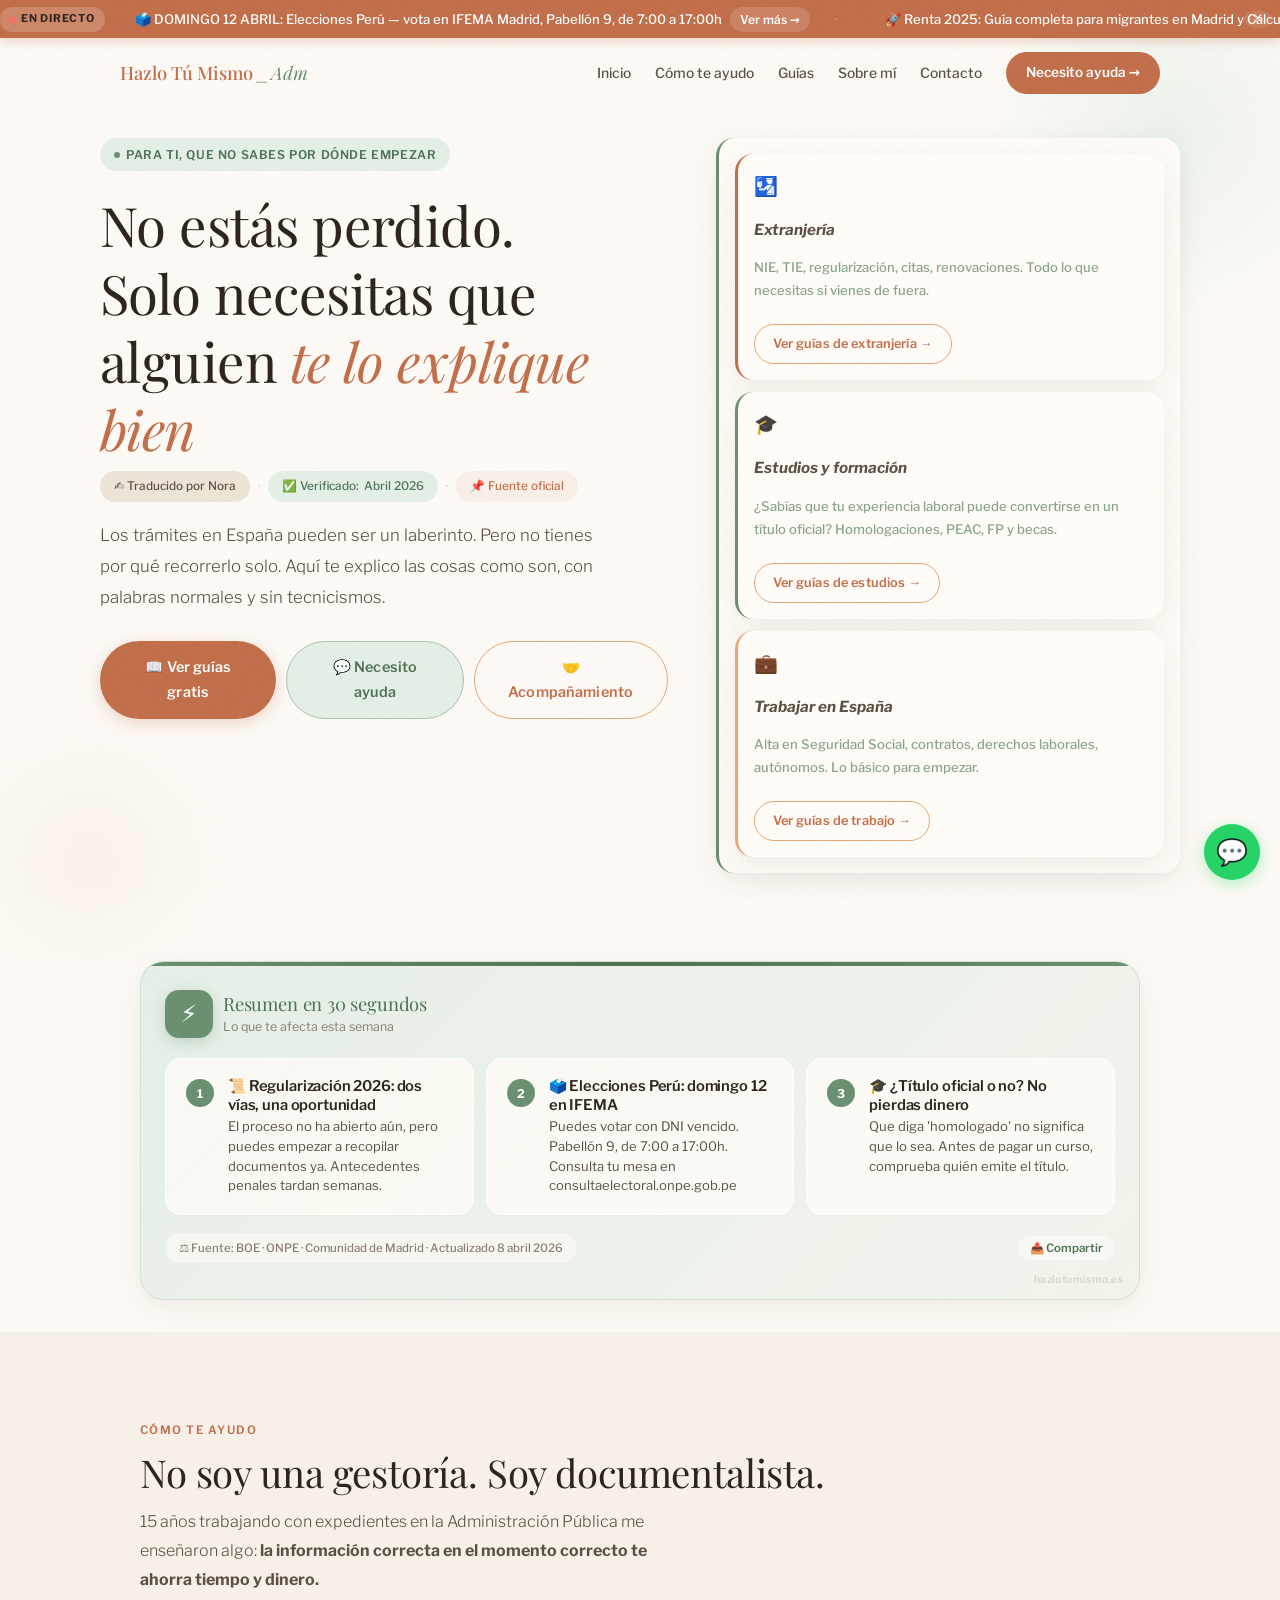
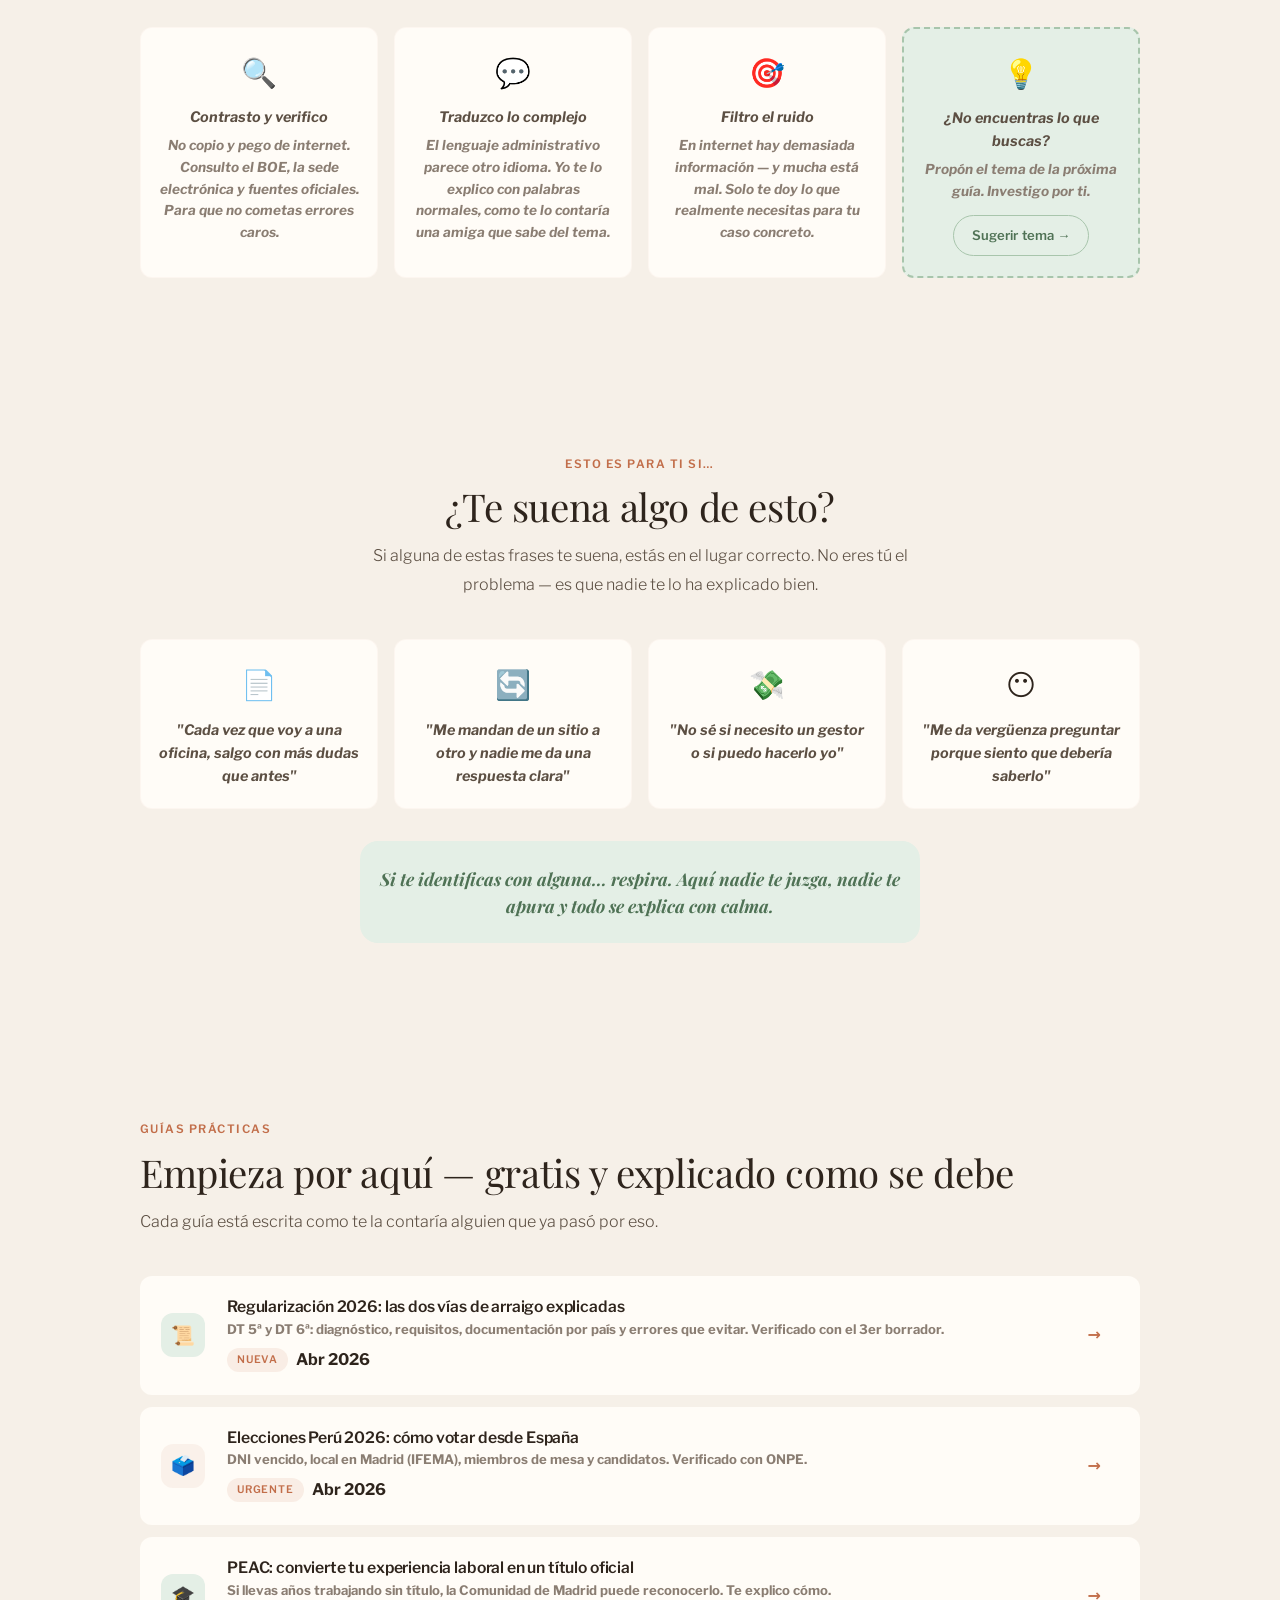
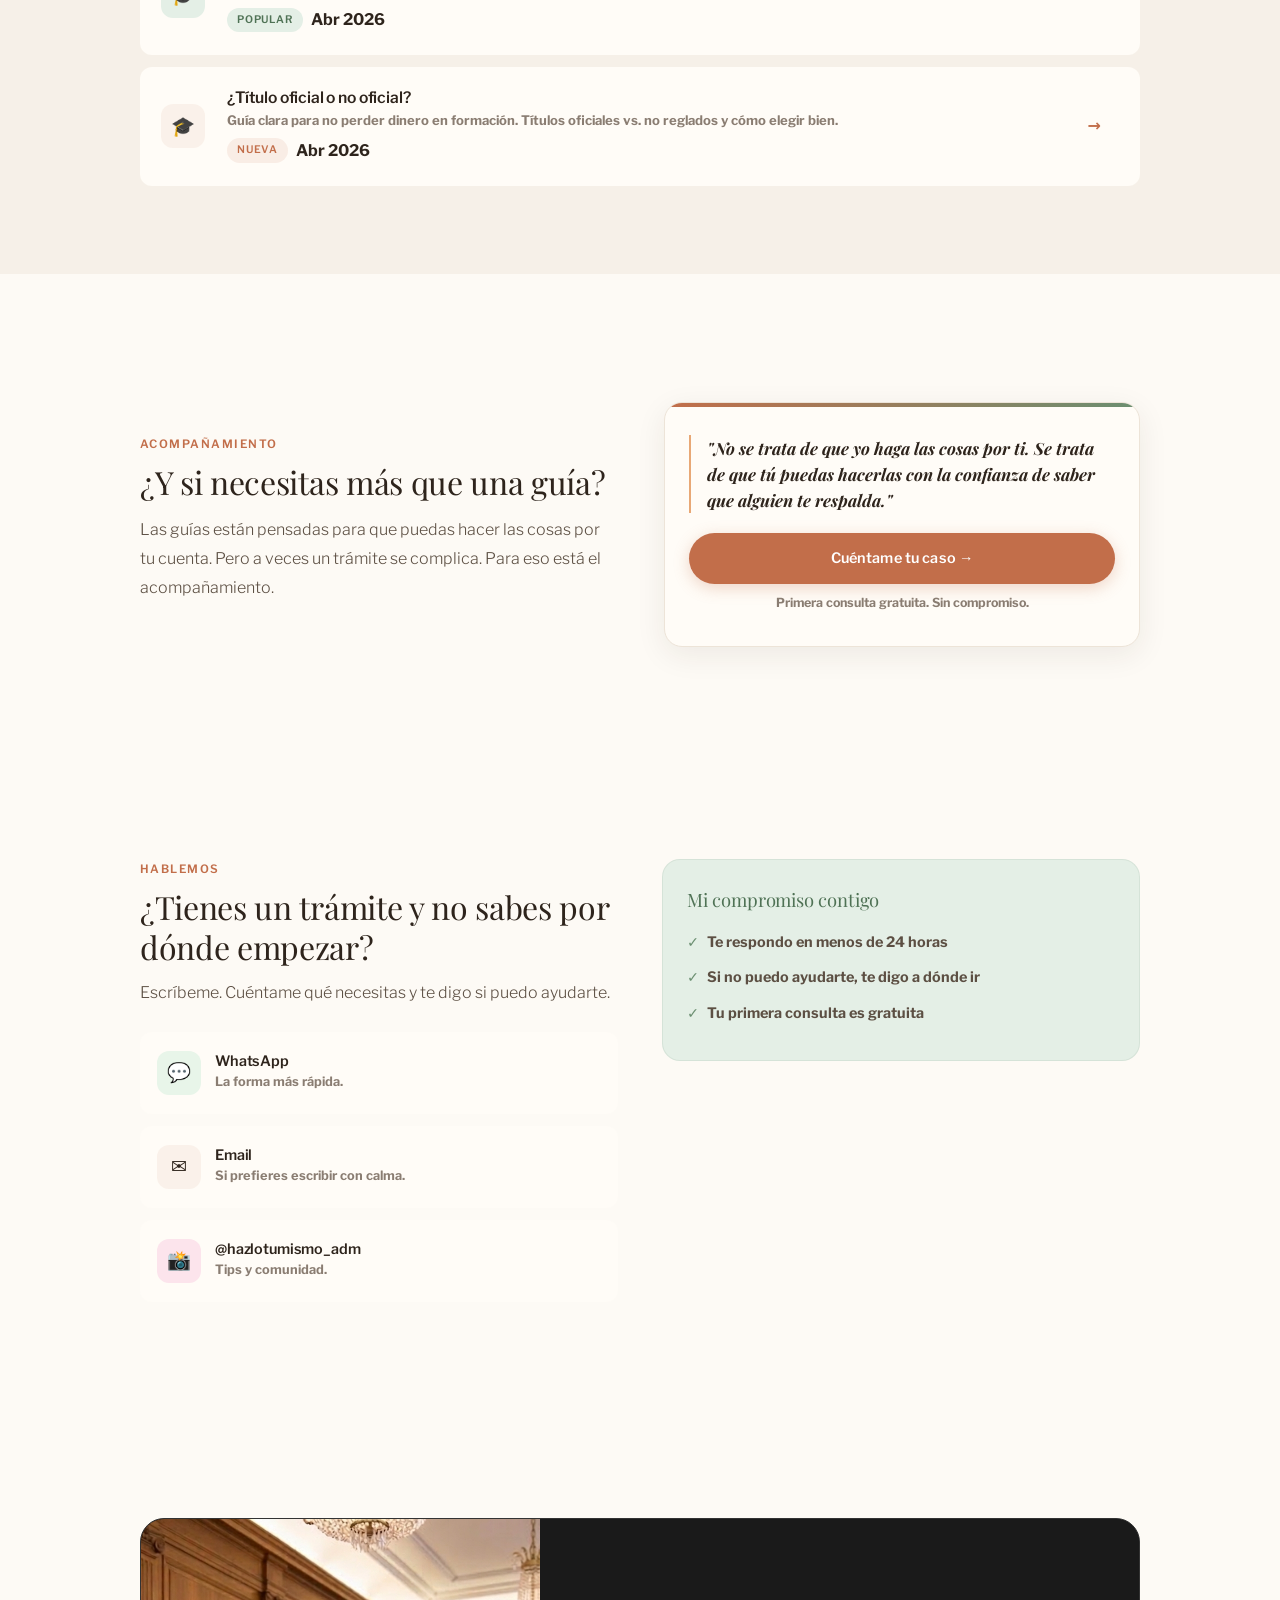
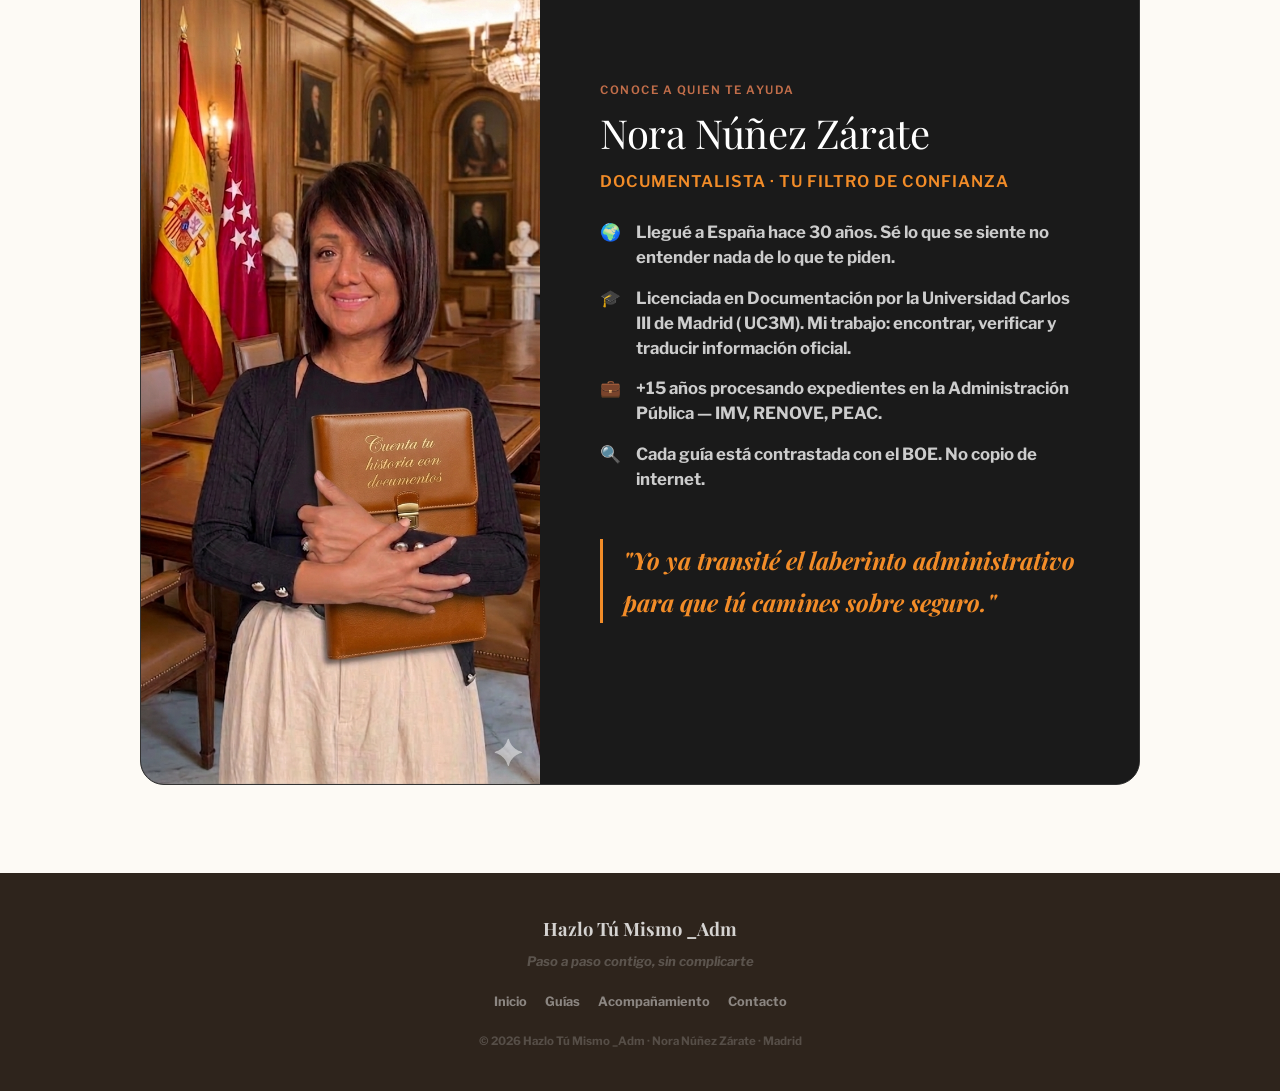
==== index.html @ a3053374 "Update index.html" ====
<!DOCTYPE html>
<html lang="es" dir="ltr">
<head>
<meta charset="UTF-8">
<meta name="viewport" content="width=device-width, initial-scale=1.0">
<title>Hazlo Tú Mismo — Trámites en España explicados paso a paso</title>
<meta name="description" content="Guías gratuitas para entender los trámites en España sin complicarte. Empadronamiento, extranjería, NIE, TIE, regularización 2026 y más.">
<meta name="author" content="Nora Núñez Zárate">
<meta name="robots" content="index, follow, max-snippet:-1, max-image-preview:large">
<link rel="canonical" href="https://hazlotumismo.es/">
<meta property="og:type" content="website">
<meta property="og:site_name" content="Hazlo Tú Mismo _Adm">
<meta property="og:title" content="Trámites en España, explicados por fin">
<meta property="og:description" content="Guías gratuitas paso a paso, con palabras normales.">
<meta property="og:url" content="https://hazlotumismo.es/">
<meta property="og:image" content="https://hazlotumismo.es/img/og-cover.jpg">
<meta property="og:locale" content="es_ES">
<link rel="icon" type="image/svg+xml" href="data:image/svg+xml,<svg xmlns='http://www.w3.org/2000/svg' viewBox='0 0 100 100'><text y='.9em' font-size='90'>📋</text></svg>">
<link rel="preconnect" href="https://fonts.googleapis.com">
<link rel="preconnect" href="https://fonts.gstatic.com" crossorigin>
<link href="https://fonts.googleapis.com/css2?family=Playfair+Display:ital,wght@0,400;0,500;0,600;1,400;1,500&family=Libre+Franklin:ital,wght@0,300;0,400;0,500;0,600;1,300;1,400&display=swap" rel="stylesheet">
<link rel="stylesheet" href="style.css">
</head>

<body>
<a href="#main-content" class="skip">Ir al contenido principal</a>

<!-- TICKER: Se renderiza automáticamente desde WEB_DATA -->
<div class="ticker" id="ticker" role="alert" aria-live="polite">
  <div class="ticker__track" id="ticker-track"></div>
  <button class="ticker__close" id="ticker-close" aria-label="Cerrar">✕</button>
</div>

<!-- NAV -->
<header class="nav" id="nav" role="banner">
  <div class="nav__inner">
    <a href="/" class="nav__logo">Hazlo Tú Mismo <i>_Adm</i></a>
    <button class="nav__toggle" aria-label="Menú" aria-expanded="false" aria-controls="main-menu" id="menu-toggle"><span></span><span></span><span></span></button>
    <nav id="main-menu" class="nav__menu" aria-label="Navegación principal">
      <a href="#inicio" class="nav__link">Inicio</a>
      <a href="#como-ayudo" class="nav__link">Cómo te ayudo</a>
      <a href="#guias" class="nav__link">Guías</a>
      <a href="#sobre-mi" class="nav__link">Sobre mí</a>
      <a href="#contacto" class="nav__link">Contacto</a>
      <a href="#acompanamiento" class="nav__cta">Necesito ayuda →</a>
    </nav>
  </div>
</header>

<!-- MAIN -->
<main id="main-content">

  <!-- HERO -->
  <section class="hero section" id="inicio">
    <div class="hero__shape hero__shape--1" aria-hidden="true"></div>
    <div class="hero__shape hero__shape--2" aria-hidden="true"></div>
    <div class="hero__shape hero__shape--3" aria-hidden="true"></div>
    <div class="hero__inner">
      <div class="hero__text">
        <span class="hero__pill"><span class="hero__pill-dot"></span> Para ti, que no sabes por dónde empezar</span>
        <h1>No estás perdido.<br>Solo necesitas que alguien <em>te lo explique bien</em></h1>
        <div class="byline">
          <span class="byline__tag byline__tag--author">✍️ Traducido por Nora</span>
          <span class="byline__sep">·</span>
          <span class="byline__tag byline__tag--verified">✅ Verificado: <time datetime="2026-04">Abril 2026</time></span>
          <span class="byline__sep">·</span>
          <span class="byline__tag byline__tag--source">📌 Fuente oficial</span>
        </div>
        <p class="hero__desc">Los trámites en España pueden ser un laberinto. Pero no tienes por qué recorrerlo solo. Aquí te explico las cosas como son, con palabras normales y sin tecnicismos.</p>
        <div class="hero__actions">
          <a href="#guias" class="btn btn--clay">📖 Ver guías gratis</a>
          <a href="#contacto" class="btn btn--sage">💬 Necesito ayuda</a>
          <a href="#acompanamiento" class="btn btn--ghost">🤝 Acompañamiento</a>
        </div>
      </div>
 
  <div class="hero__card">
   <div class="hero__cards">
  <div class="hero__card">
    <span class="hero__card-emoji" aria-hidden="true">🛂</span>
    <p><strong>Extranjería</strong></p>
    <span class="hero__card-answer">NIE, TIE, regularización, citas, renovaciones. Todo lo que necesitas si vienes de fuera.</span>
    <a href="#guias" class="btn btn--ghost" style="margin-top:12px;padding:8px 18px;font-size:.8rem">Ver guías de extranjería →</a>
  </div>
  <div class="hero__card">
    <span class="hero__card-emoji" aria-hidden="true">🎓</span>
    <p><strong>Estudios y formación</strong></p>
   <span class="hero__card-answer">¿Sabías que tu experiencia laboral puede convertirse en un título oficial? Homologaciones, PEAC, FP y becas.</span>
    <a href="#guias" class="btn btn--ghost" style="margin-top:12px;padding:8px 18px;font-size:.8rem">Ver guías de estudios →</a>
  </div>
  <div class="hero__card">
    <span class="hero__card-emoji" aria-hidden="true">💼</span>
    <p><strong>Trabajar en España</strong></p>
    <span class="hero__card-answer">Alta en Seguridad Social, contratos, derechos laborales, autónomos. Lo básico para empezar.</span>
    <a href="#guias" class="btn btn--ghost" style="margin-top:12px;padding:8px 18px;font-size:.8rem">Ver guías de trabajo →</a>
  </div>
</div>
</div>
  </section>

  <!-- RESUMEN TIKTOK -->
  <section class="section" style="padding-top:0;padding-bottom:32px">
    <div class="quick-summary sr" id="qs-container">
      <!-- Se renderiza desde WEB_DATA.resumen -->
    </div>

    <!-- CALENDARIO: Se renderiza automáticamente -->
    <aside class="calendar sr" id="cal-container">
      <div class="cal__header">
        <div class="cal__title"><h2 id="cal-title"></h2></div>
        <div class="cal__live"><span class="cal__live-dot"></span> Fechas clave</div>
      </div>
      <div id="cal-events" role="list"></div>
    </aside>
  </section>
<!-- CÓMO TE AYUDO -->
  <section class="section" id="como-ayudo" style="background:var(--linen)">
    <div class="container">
      <span class="tag sr">Cómo te ayudo</span>
      <h2 class="sec-title sr">No soy una gestoría. Soy documentalista.</h2>
      <p class="sec-desc sr">15 años trabajando con expedientes en la Administración Pública me enseñaron algo: <strong>la información correcta en el momento correcto te ahorra <strong>tiempo y dinero<strong>.</strong></p>
      <div class="empathy__grid" role="list" style="margin-top:32px">
        <div class="empathy__item sr" role="listitem">
          <span class="empathy__icon">🔍</span>
          <p><strong>Contrasto y verifico</strong></p>
          <p style="font-size:.85rem;color:var(--ink-m);margin-top:6px">No copio y pego de internet. Consulto el BOE, la sede electrónica y fuentes oficiales. <strong>Para que no cometas errores caros.</strong></p>
        </div>
        <div class="empathy__item sr" role="listitem">
          <span class="empathy__icon">💬</span>
          <p><strong>Traduzco lo complejo</strong></p>
          <p style="font-size:.85rem;color:var(--ink-m);margin-top:6px">El lenguaje administrativo parece otro idioma. <strong>Yo te lo explico con palabras normales</strong>, como te lo contaría una amiga que sabe del tema.</p>
        </div>
        <div class="empathy__item sr" role="listitem">
          <span class="empathy__icon">🎯</span>
          <p><strong>Filtro el ruido</strong></p>
          <p style="font-size:.85rem;color:var(--ink-m);margin-top:6px">En internet hay demasiada información — y mucha está mal. <strong>Solo te doy lo que realmente necesitas</strong> para tu caso concreto.</p>
        </div>
        <div class="empathy__item sr" role="listitem" style="border:2px dashed var(--sage-soft);background:var(--sage-mist)">
          <span class="empathy__icon">💡</span>
          <p><strong>¿No encuentras lo que buscas?</strong></p>
          <p style="font-size:.85rem;color:var(--ink-m);margin-top:6px">Propón el tema de la próxima guía. <strong>Investigo por ti.</strong></p>
          <a href="https://wa.me/34697154442?text=Hola%20Nora%2C%20me%20gustar%C3%ADa%20que%20hicieras%20una%20gu%C3%ADa%20sobre%3A%20" target="_blank" rel="noopener" class="btn btn--sage" style="margin-top:12px;padding:8px 18px;font-size:.82rem">Sugerir tema →</a>
        </div>
      </div>
    </div>
  </section>
  <!-- EMPATÍA -->
  <section class="empathy section" id="empatia">
    <div class="container">
      <div class="empathy__intro sr">
        <span class="tag">Esto es para ti si…</span>
        <h2 class="sec-title">¿Te suena algo de esto?</h2>
        <p class="sec-desc" style="margin:0 auto">Si alguna de estas frases te suena, estás en el lugar correcto. No eres tú el problema — es que nadie te lo ha explicado bien.</p>
      </div>
      <div class="empathy__grid" role="list">
        <div class="empathy__item sr" role="listitem"><span class="empathy__icon">📄</span><p>"Cada vez que voy a una oficina, salgo con más dudas que antes"</p></div>
        <div class="empathy__item sr" role="listitem"><span class="empathy__icon">🔄</span><p>"Me mandan de un sitio a otro y nadie me da una respuesta clara"</p></div>
        <div class="empathy__item sr" role="listitem"><span class="empathy__icon">💸</span><p>"No sé si necesito un gestor o si puedo hacerlo yo"</p></div>
        <div class="empathy__item sr" role="listitem"><span class="empathy__icon">😶</span><p>"Me da vergüenza preguntar porque siento que debería saberlo"</p></div>
      </div>
      <aside class="empathy__resolve sr"><p>Si te identificas con alguna… respira. Aquí nadie te juzga, nadie te apura y todo se explica con calma.</p></aside>
    </div>
  </section>

  <!-- GUÍAS — 3 placeholders -->
  <section class="guides section" id="guias">
    <div class="container">
      <span class="tag sr">Guías prácticas</span>
      <h2 class="sec-title sr">Empieza por aquí — gratis y explicado como se debe</h2>
      <p class="sec-desc sr">Cada guía está escrita como te la contaría alguien que ya pasó por eso.</p>
      <div class="guides__list" role="list">
        <!-- GUÍA 1: Reemplaza href, título, descripción -->
        <a href="guias/regularizacion-2026.html" class="guide sr" role="listitem">
  <div class="guide__icon">📜</div>
  <div class="guide__content">
    <h3>Regularización 2026: las dos vías de arraigo explicadas</h3>
    <p>DT 5ª y DT 6ª: diagnóstico, requisitos, documentación por país y errores que evitar. Verificado con el 3er borrador.</p>
    <div class="guide__meta"><span class="guide__badge guide__badge--new">Nueva</span><time datetime="2026-04">Abr 2026</time></div>
  </div>
  <span class="guide__arrow">→</span>
</a>
        <!-- GUÍA 2 -->
        <a href="guias/elecciones-peru-2026.html" class="guide sr" role="listitem">
  <div class="guide__icon">🗳️</div>
  <div class="guide__content">
    <h3>Elecciones Perú 2026: cómo votar desde España</h3>
    <p>DNI vencido, local en Madrid (IFEMA), miembros de mesa y candidatos. Verificado con ONPE.</p>
    <div class="guide__meta"><span class="guide__badge guide__badge--new">Urgente</span><time datetime="2026-04">Abr 2026</time></div>
  </div>
  <span class="guide__arrow">→</span>
</a>
        <!-- GUÍA 3 -->
       <a href="guias/peac-acreditacion-experiencia-2026.html" class="guide sr" role="listitem">
  <div class="guide__icon">🎓</div>
  <div class="guide__content">
    <h3>PEAC: convierte tu experiencia laboral en un título oficial</h3>
    <p>Si llevas años trabajando sin título, la Comunidad de Madrid puede reconocerlo. Te explico cómo.</p>
    <div class="guide__meta"><span class="guide__badge guide__badge--pop">Popular</span><time datetime="2026-04">Abr 2026</time></div>
  </div>
  <span class="guide__arrow">→</span>
</a>
     <!-- GUÍA 4 --> 
        <a href="guias/que-estudiar-espana-2026.html" class="guide sr" role="listitem">
  <div class="guide__icon">🎓</div>
  <div class="guide__content">
    <h3>¿Título oficial o no oficial?</h3>
    <p>Guía clara para no perder dinero en formación. Títulos oficiales vs. no reglados y cómo elegir bien.</p>
    <div class="guide__meta">
      <span class="guide__badge guide__badge--new">Nueva</span>
      <time datetime="2026-04">Abr 2026</time>
    </div>
  </div>
  <span class="guide__arrow">→</span>
</a>
      </div>
    </div>
  </section>

  <!-- ACOMPAÑAMIENTO -->
  <section class="accompany section" id="acompanamiento">
    <div class="container">
      <div class="accompany__layout">
        <div class="accompany__text sr">
          <span class="tag">Acompañamiento</span>
          <h2>¿Y si necesitas más que una guía?</h2>
          <p>Las guías están pensadas para que puedas hacer las cosas por tu cuenta. Pero a veces un trámite se complica. Para eso está el acompañamiento.</p>
        </div>
        <div class="accompany__card sr">
          <blockquote class="accompany__quote">"No se trata de que yo haga las cosas por ti. Se trata de que tú puedas hacerlas con la confianza de saber que alguien te respalda."</blockquote>
          <div class="accompany__cta">
            <a href="#contacto" class="btn btn--clay" style="width:100%">Cuéntame tu caso →</a>
            <p class="accompany__micro">Primera consulta gratuita. Sin compromiso.</p>
          </div>
        </div>
      </div>
    </div>
  </section>

  <!-- CONTACTO -->
  <section class="contact section" id="contacto">
    <div class="container">
      <div class="contact__grid">
        <div class="contact__left sr">
          <span class="tag">Hablemos</span>
          <h2>¿Tienes un trámite y no sabes por dónde empezar?</h2>
          <p>Escríbeme. Cuéntame qué necesitas y te digo si puedo ayudarte.</p>
          <div class="contact__channels">
            <a href="https://wa.me/34697154442" class="ch" target="_blank" rel="noopener"><div class="ch__icon ch__icon--wa">💬</div><div class="ch__info"><h4>WhatsApp</h4><p>La forma más rápida.</p></div></a>
            <a href="mailto:tu-email@ejemplo.com" class="ch"><div class="ch__icon ch__icon--em">✉️</div><div class="ch__info"><h4>Email</h4><p>Si prefieres escribir con calma.</p></div></a>
            <a href="https://instagram.com/hazlotumismo_adm" class="ch" target="_blank" rel="noopener"><div class="ch__icon ch__icon--ig">📸</div><div class="ch__info"><h4>@hazlotumismo_adm</h4><p>Tips y comunidad.</p></div></a>
          </div>
        </div>
        <aside class="contact__right sr">
          <h3>Mi compromiso contigo</h3>
          <ul class="promise__list">
            <li><span class="ck">✓</span> Te respondo en menos de 24 horas</li>
            <li><span class="ck">✓</span> Si no puedo ayudarte, te digo a dónde ir</li>
            <li><span class="ck">✓</span> Tu primera consulta es gratuita</li>
          </ul>
        </aside>
      </div>
    </div>
  </section>
<section class="section about-nora-section" id="sobre-mi">
  <div class="container sr">
    <div class="about-card">
     <div class="about-card__grid">
        <div class="about-card__image">
          <img src="img/nora-perfil (4).png" alt="Nora Núñez Zárate" onerror="this.src='https://ui-avatars.com/api/?name=Nora+Nuñez&background=F28C28&color=fff&size=512'">
          
        </div>
        
       <div class="about-card__text">
         <span class="tag">Conoce a quien te ayuda</span>
          <h2 class="about-card__name">Nora Núñez Zárate</h2>
          <p class="about-card__role">Documentalista · Tu filtro de confianza</p>
          
        <ul class="about-card__list">
            <li><span>🌍</span> <div>Llegué a España <strong>hace 30 años.</strong> Sé lo que se siente no entender nada de lo que te piden.</div></li>
            <li><span>🎓</span> <div><strong>Licenciada en Documentación</strong> por la Universidad Carlos III de Madrid ( UC3M). Mi trabajo: encontrar, verificar y traducir información oficial.</div></li>
            <li><span>💼</span> <div><strong>+15 años</strong> procesando expedientes en la Administración Pública — IMV, RENOVE, PEAC.</div></li>
            <li><span>🔍</span> <div>Cada guía está <strong>contrastada con el BOE.</strong> No copio de internet.</div></li>
          </ul>
          
          <blockquote class="about-card__motto">
            "Yo ya transité el laberinto administrativo para que tú camines sobre seguro."
          </blockquote>
          </blockquote>
        </div>
      </div>
    </div>
  </div>
</section>
<style>
 .about-card { background: #1a1a1a; border-radius: 24px; overflow: hidden; border: 1px solid #333; margin-top: 40px; }
  .about-card__grid { display: grid; grid-template-columns: 1fr 1.5fr; gap: 0; min-height: 550px; align-items: stretch; }
  .about-card__image { background: #222; display: flex; overflow: hidden; }
  .about-card__image img { width: 100%; height: 100%; object-fit: cover; display: block; }
  .about-card__text { padding: 60px; display: flex; flex-direction: column; justify-content: center; background: #1a1a1a; }
  .about-card__name { font-family: 'Playfair Display', serif; font-size: 2.5rem; color: white; margin: 0 0 10px 0; }
  .about-card__role { color: #F28C28; font-weight: 600; text-transform: uppercase; letter-spacing: 1px; margin-bottom: 1.5rem; }
  .about-card__list { list-style: none; padding: 0; margin-bottom: 2rem; }
  .about-card__list li { display: flex; gap: 15px; margin-bottom: 15px; color: #ccc; font-size: 1.05rem; line-height: 1.5; text-align: left; }
  .about-card__motto { font-family: 'Playfair Display', serif; font-style: italic; color: #F28C28; font-size: 1.5rem; border-left: 3px solid #F28C28; padding-left: 20px; margin: 0; text-align: left; }

  /* Esto es para que en el móvil se vea una cosa debajo de otra */
  @media (max-width: 768px) {
    .about-card__grid { grid-template-columns: 1fr; }
    .about-card__text { padding: 40px 30px; }
  }
</style>
</main>
  <!-- FOOTER -->
<footer class="footer">
  <div class="footer__logo">Hazlo Tú Mismo _Adm</div>
  <div class="footer__slogan">Paso a paso contigo, sin complicarte</div>
  <nav class="footer__links"><a href="#inicio">Inicio</a><a href="#guias">Guías</a><a href="#acompanamiento">Acompañamiento</a><a href="#contacto">Contacto</a></nav>
  <p class="footer__copy">© 2026 Hazlo Tú Mismo _Adm · Nora Núñez Zárate · Madrid</p>
</footer>
<a href="https://wa.me/34697154442" class="wa-float" target="_blank" rel="noopener" aria-label="WhatsApp">💬<span class="wa-float__sr">WhatsApp</span></a>

<!-- ╔══════════════════════════════════════════════════════════════════╗
     ║  WEB_DATA — TU CEREBRO CENTRAL                                  ║
     ║  ────────────────────────────────────────────────────────────    ║
     ║  Aquí editas TODO el contenido dinámico de la web.               ║
     ║  Ticker, calendario y resumen se renderizan automáticamente.     ║
     ║  NO necesitas tocar el HTML de arriba para actualizar datos.     ║
     ╚══════════════════════════════════════════════════════════════════╝ -->
<script>
const WEB_DATA = {

  // ── TICKER: Noticias de la marquesina ──
  // Añade, quita o edita noticias aquí. Se renderizan solas.
  // Si el array está vacío, el ticker se oculta automáticamente.
ticker: [
    { texto: "🗳️ DOMINGO 12 ABRIL: Elecciones Perú — vota en IFEMA Madrid, Pabellón 9, de 7:00 a 17:00h", enlace: "guias/elecciones-peru-2026.html" },
    { texto: "🚀 Renta 2025: Guía completa para migrantes en Madrid y Calculadora de deducciones", enlace: "guias/guia_renta_2025.html" },
    { texto: "📜 Nueva guía: Regularización 2026 — las dos vías de arraigo explicadas", enlace: "guias/regularizacion-2026.html" },
    { texto: "⚠️ Regularización: el proceso NO ha abierto — cuidado con webs que cobran por adelantar citas", enlace: "guias/regularizacion-2026.html" },
  ],

  // ── CALENDARIO: Eventos con plazos ──
  // Los eventos pasados se ocultan solos.
  // Si todos han pasado, el calendario desaparece.
  // Formato fecha: "2026-04-15" (año-mes-día)
  calendario: {
    titulo: "📆 Agenda Abril 2026", 
    eventos: [
      { fecha: "2026-04-08", titulo: "🧾 Campaña Renta 2025", desc: "Empieza el plazo para hacer la declaración de la renta. Si trabajaste en 2025, te puede salir a devolver.", urgencia: "high" },
      { fecha: "2026-04-12", titulo: "🗳️ Elecciones Perú — IFEMA", desc: "Votación presencial 7:00-17:00h, Pabellón 9. Lleva tu DNI (vale vencido). Consulta tu mesa en onpe.gob.pe", urgencia: "high" },
      { fecha: "2026-04-15", titulo: "📜 Regularización: prepara documentos", desc: "El RD sigue en el Consejo de Estado. Usa este tiempo para reunir antecedentes penales y empadronamiento histórico.", urgencia: "mid" },
      { fecha: "2026-04-22", titulo: "🎓 PEAC Madrid: convocatoria abierta", desc: "Si llevas +3 años trabajando sin título, puedes acreditar tu experiencia. El trámite es gratuito y permanente.", urgencia: "mid" },
      { fecha: "2026-04-30", titulo: "📋 Fin plazo renovación NIE/TIE", desc: "Si tu tarjeta caduca en mayo, solicita la renovación antes de que expire. No esperes al último día.", urgencia: "info" },
    ]
  },

  // ── RESUMEN TIKTOK: 3 puntos clave ──
 resumen: {
    titulo: "Resumen en 30 segundos",
    subtitulo: "Lo que te afecta esta semana",
    fuente: "BOE · ONPE · Comunidad de Madrid",
    fechaActualizacion: "8 abril 2026",
    puntos: [
      { titulo: "📜 Regularización 2026: dos vías, una oportunidad", desc: "El proceso no ha abierto aún, pero puedes empezar a recopilar documentos ya. Antecedentes penales tardan semanas." },
      { titulo: "🗳️ Elecciones Perú: domingo 12 en IFEMA", desc: "Puedes votar con DNI vencido. Pabellón 9, de 7:00 a 17:00h. Consulta tu mesa en consultaelectoral.onpe.gob.pe" },
      { titulo: "🎓 ¿Título oficial o no? No pierdas dinero", desc: "Que diga 'homologado' no significa que lo sea. Antes de pagar un curso, comprueba quién emite el título." },
    ]
  }
};
</script>

<!-- MOTOR DE RENDERIZADO (no tocar) -->
<script defer>

 
(function(){
  'use strict';
  const D = WEB_DATA;
  const today = new Date(); today.setHours(0,0,0,0);
  const $ = s => document.querySelector(s);
  const $$ = s => document.querySelectorAll(s);

  // ── TICKER ──
  const tickerEl = $('#ticker');
  const trackEl = $('#ticker-track');
  if (D.ticker.length === 0) {
    tickerEl.classList.add('hidden');
    document.body.classList.add('ticker-closed');
  } else {
    let html = '<span class="ticker__live"><span class="ticker__dot"></span> En directo</span>';
    D.ticker.forEach(n => {
      html += `<span class="ticker__item">${n.texto} <a href="${n.enlace}" class="ticker__link">Ver más →</a></span>`;
    });
    // Duplicar para loop infinito
    trackEl.innerHTML = html + html;
    // Velocidad proporcional al contenido
    const speed = Math.max(18, D.ticker.length * 9);
    trackEl.style.setProperty('--marquee-speed', speed + 's');
  }
  $('#ticker-close')?.addEventListener('click', () => {
    tickerEl.classList.add('hidden');
    document.body.classList.add('ticker-closed');
  });

  // ── CALENDARIO INTELIGENTE ──
  const calContainer = $('#cal-container');
  const calEventsEl = $('#cal-events');
  const calTitle = $('#cal-title');
  const futureEvents = D.calendario.eventos.filter(e => {
    const d = new Date(e.fecha + 'T00:00:00');
    return d >= today;
  });
  if (futureEvents.length === 0) {
    calContainer.style.display = 'none';
  } else {
    calTitle.textContent = D.calendario.titulo;
    futureEvents.forEach(e => {
      const d = new Date(e.fecha + 'T00:00:00');
      const diff = Math.ceil((d - today) / 864e5);
      const isToday = diff === 0;
      const day = d.getDate();
      const months = ['ENE','FEB','MAR','ABR','MAY','JUN','JUL','AGO','SEP','OCT','NOV','DIC'];
      const month = months[d.getMonth()];
      const urgLabels = { high: 'Urgente', mid: 'Próximamente', info: 'Informativo' };

      const div = document.createElement('div');
      div.className = 'cal__event' + (isToday ? ' cal__event--today' : '');
      div.setAttribute('role', 'listitem');
      div.innerHTML = `
        <div class="cal__date"><span class="cal__date-day">${day}</span><span class="cal__date-month">${month}</span></div>
        <div class="cal__info"><h3>${e.titulo}</h3><p>${e.desc}</p><span class="cal__urgency cal__urgency--${e.urgencia}">${urgLabels[e.urgencia]||''}</span></div>
        <div class="cal__countdown"><strong>${isToday ? 'HOY' : diff}</strong>${isToday ? '' : ' días'}</div>
      `;
      calEventsEl.appendChild(div);
    });
  }

  // ── RESUMEN TIKTOK ──
  const qsEl = $('#qs-container');
  const R = D.resumen;
  let qsHtml = `
    <div class="qs__header"><div class="qs__icon">⚡</div><div class="qs__header-text"><h2>${R.titulo}</h2><p>${R.subtitulo}</p></div></div>
    <div class="qs__points" role="list">`;
  R.puntos.forEach((p, i) => {
    qsHtml += `<div class="qs__point" role="listitem"><span class="qs__point-num">${i+1}</span><div class="qs__point-text"><h3>${p.titulo}</h3><p>${p.desc}</p></div></div>`;
  });
  qsHtml += `</div><div class="qs__footer"><span class="qs__source">⚖️ Fuente: ${R.fuente} · Actualizado ${R.fechaActualizacion}</span>`;
  qsHtml += `<button class="qs__share" onclick="navigator.share?.({title:document.title,url:location.href}).catch(()=>{})">📤 Compartir</button></div>`;
  qsEl.innerHTML = qsHtml;

  // ── NAV ──
  window.addEventListener('scroll', () => { $('#nav').classList.toggle('solid', scrollY > 40); }, { passive: true });

  // ── MENÚ MÓVIL ──
  const toggle = $('#menu-toggle'), menu = $('#main-menu');
  if (toggle) {
    toggle.addEventListener('click', () => { const o = menu.classList.toggle('open'); toggle.setAttribute('aria-expanded', o); });
    menu.querySelectorAll('a').forEach(a => a.addEventListener('click', () => { menu.classList.remove('open'); toggle.setAttribute('aria-expanded','false'); }));
    document.addEventListener('keydown', e => { if(e.key==='Escape'&&menu.classList.contains('open')){ menu.classList.remove('open'); toggle.focus(); }});
  }

  // ── SCROLL REVEAL ──
  if ('IntersectionObserver' in window) {
    const obs = new IntersectionObserver(entries => {
      entries.forEach((e,i) => { if(e.isIntersecting){ setTimeout(()=>e.target.classList.add('on'), i*60); obs.unobserve(e.target); }});
    }, { threshold: .1, rootMargin: '0px 0px -30px 0px' });
    $$('.sr').forEach(el => obs.observe(el));
  } else $$('.sr').forEach(el => el.classList.add('on'));

  // ── REDUCE MOTION ──
  if (matchMedia('(prefers-reduced-motion:reduce)').matches) $$('.sr').forEach(el => { el.style.transition='none'; el.classList.add('on'); });
})();
</script>
</body>
</html>
---- style.css ----
/* ╔══════════════════════════════════════════════════════════════╗
   ║  HAZLO TÚ MISMO _Adm — Sistema de diseño v3 DEFINITIVO     ║
   ║  ──────────────────────────────────────────────────────────  ║
   ║  Para cambiar colores de TODA la web: edita las variables   ║
   ║  de la sección :root (líneas 12-42). Nada más.              ║
   ║                                                              ║
   ║  Para cambiar contenido: edita WEB_DATA en el JS de cada    ║
   ║  archivo HTML. El ticker y calendario se renderizan solos.   ║
   ╚══════════════════════════════════════════════════════════════╝ */

:root {
  /* ── Fondos ── */
  --linen: #F6F0E8;
  --cream: #FDFAF5;
  --sand: #EDE4D8;
  --white: #FFFCF7;

  /* ── Terracota (acción) ── */
  --clay: #C26E4A;
  --clay-deep: #A3553A;
  --clay-glow: #E8A876;
  --clay-w: rgba(194, 110, 74, .07);

  /* ── Verde (confianza) ── */
  --sage: #6B8F71;
  --sage-deep: #4F7255;
  --sage-soft: #A8C5AC;
  --sage-mist: #E4EFE6;

  /* ── Texto ── */
  --ink: #2E241C;
  --ink-s: #5C4F43;
  --ink-m: #8A7D72;

  /* ── Sombras ── */
  --sh-s: 0 2px 8px rgba(46, 36, 28, .06);
  --sh-m: 0 8px 30px rgba(46, 36, 28, .08);
  --sh-l: 0 16px 50px rgba(46, 36, 28, .1);

  /* ── Radios y medidas ── */
  --r: 18px;
  --rs: 12px;
  --ticker-h: 38px;
}

/* ═══════════════ RESET ═══════════════ */
*, *::before, *::after { margin: 0; padding: 0; box-sizing: border-box; }
html { scroll-behavior: smooth; -webkit-text-size-adjust: 100%; }
body {
  font-family: 'Libre Franklin', system-ui, sans-serif;
  color: var(--ink); background: var(--cream);
  line-height: 1.75; font-size: 1rem;
  -webkit-font-smoothing: antialiased;
  overflow-x: hidden;
}
h1, h2, h3, h4 { font-family: 'Playfair Display', Georgia, serif; font-weight: 400; line-height: 1.25; letter-spacing: -.01em; }
img { max-width: 100%; height: auto; display: block; }
a { color: inherit; text-decoration: none; }
ul, ol { list-style: none; }

/* Accesibilidad */
.skip { position: absolute; top: -100%; left: 16px; background: var(--clay); color: #fff; padding: 12px 24px; border-radius: 0 0 8px 8px; z-index: 9999; font-weight: 600; font-size: .9rem; transition: top .2s; }
.skip:focus { top: 0; }

/* Textura grano */
body::after { content: ''; position: fixed; inset: 0; pointer-events: none; z-index: 9998; opacity: .02; background-image: url("data:image/svg+xml,%3Csvg viewBox='0 0 256 256' xmlns='http://www.w3.org/2000/svg'%3E%3Cfilter id='n'%3E%3CfeTurbulence type='fractalNoise' baseFrequency='.9' numOctaves='4' stitchTiles='stitch'/%3E%3C/filter%3E%3Crect width='100%25' height='100%25' filter='url(%23n)'/%3E%3C/svg%3E"); }


/* ═══════════════════════════════════════
   TICKER — Marquesina animada
   ═══════════════════════════════════════ */
.ticker {
  position: fixed; top: 0; left: 0; right: 0; z-index: 300;
  background: var(--clay); height: var(--ticker-h);
  display: flex; align-items: center; overflow: hidden;
  box-shadow: 0 2px 12px rgba(194, 110, 74, .35);
}
.ticker__track {
  display: flex; align-items: center;
  white-space: nowrap;
  animation: marquee var(--marquee-speed, 28s) linear infinite;
  will-change: transform;
}
.ticker__track:hover { animation-play-state: paused; }
@keyframes marquee {
  0% { transform: translateX(0); }
  100% { transform: translateX(-50%); }
}
/* Se duplica el contenido en JS para loop infinito real */
.ticker__item {
  display: inline-flex; align-items: center; gap: 8px;
  padding: 0 24px; flex-shrink: 0;
  font-size: .82rem; font-weight: 500; color: #fff;
}
.ticker__item::after {
  content: '·'; margin-left: 16px; opacity: .3;
}
.ticker__live {
  display: inline-flex; align-items: center; gap: 5px;
  background: rgba(255,255,255,.18); padding: 3px 10px;
  border-radius: 50px; font-size: .67rem; font-weight: 700;
  letter-spacing: .07em; text-transform: uppercase;
  margin-right: 6px; flex-shrink: 0;
}
.ticker__dot {
  width: 6px; height: 6px; border-radius: 50%; background: #FF6B6B;
  animation: tkPulse 1.2s ease-in-out infinite;
  box-shadow: 0 0 4px rgba(255,107,107,.5);
}
@keyframes tkPulse { 0%,100% { opacity: 1; transform: scale(1); } 50% { opacity: .4; transform: scale(1.5); } }
.ticker__link {
  color: #fff; font-weight: 600; background: rgba(255,255,255,.15);
  padding: 2px 10px; border-radius: 50px; font-size: .75rem;
  transition: background .2s; text-decoration: none;
}
.ticker__link:hover { background: rgba(255,255,255,.3); }
.ticker__close {
  position: absolute; right: 8px; top: 50%; transform: translateY(-50%);
  background: rgba(255,255,255,.1); border: none; color: rgba(255,255,255,.7);
  font-size: .85rem; cursor: pointer; padding: 2px 8px;
  border-radius: 50%; transition: all .2s; line-height: 1; z-index: 1;
}
.ticker__close:hover { color: #fff; background: rgba(255,255,255,.25); }
.ticker.hidden { display: none; }

body:not(.ticker-closed) .nav { top: var(--ticker-h); }
body:not(.ticker-closed) .hero { padding-top: calc(100px + var(--ticker-h)); }


/* ═══════════════════════════════════════
   NAV
   ═══════════════════════════════════════ */
.nav { position: fixed; top: 0; width: 100%; z-index: 200; transition: all .4s; }
.nav.solid { background: rgba(253,250,245,.95); backdrop-filter: blur(14px); -webkit-backdrop-filter: blur(14px); box-shadow: var(--sh-s); }
.nav__inner { max-width: 1080px; margin: 0 auto; padding: 14px 20px; display: flex; justify-content: space-between; align-items: center; }
.nav__logo { font-family: 'Playfair Display', serif; font-size: 1.15rem; color: var(--clay); font-weight: 500; }
.nav__logo i { font-style: italic; color: var(--sage); font-weight: 400; }
.nav__menu { display: flex; gap: 24px; align-items: center; }
.nav__link { font-size: .87rem; font-weight: 500; color: var(--ink-s); transition: color .25s; position: relative; }
.nav__link::after { content: ''; position: absolute; bottom: -3px; left: 0; width: 0; height: 1.5px; background: var(--clay); transition: width .3s; }
.nav__link:hover, .nav__link:focus-visible { color: var(--clay); outline: none; }
.nav__link:hover::after, .nav__link:focus-visible::after { width: 100%; }
.nav__cta { background: var(--clay); color: #fff; padding: 9px 20px; border-radius: 50px; font-size: .85rem; font-weight: 600; transition: all .25s; border: none; cursor: pointer; }
.nav__cta:hover, .nav__cta:focus-visible { background: var(--clay-deep); transform: translateY(-1px); box-shadow: 0 4px 16px rgba(194,110,74,.3); outline: none; }
.nav__toggle { display: none; background: none; border: none; cursor: pointer; padding: 6px; flex-direction: column; gap: 5px; }
.nav__toggle span { display: block; width: 20px; height: 1.5px; background: var(--clay); border-radius: 1px; transition: .3s; }


/* ═══════════════════════════════════════
   HERO
   ═══════════════════════════════════════ */
.hero { min-height: 100vh; min-height: 100svh; display: flex; align-items: center; position: relative; padding: 100px 20px 60px; overflow: hidden; }
.hero__shape { position: absolute; border-radius: 50%; pointer-events: none; }
.hero__shape--1 { width: 380px; height: 380px; top: -60px; right: -80px; background: radial-gradient(circle, var(--sage-mist) 0%, transparent 70%); opacity: .7; }
.hero__shape--2 { width: 300px; height: 300px; bottom: -50px; left: -60px; background: radial-gradient(circle, rgba(194,110,74,.06) 0%, transparent 70%); }
.hero__shape--3 { width: 140px; height: 140px; top: 30%; right: 14%; border: 1.5px solid var(--sage-soft); opacity: .2; animation: float 8s ease-in-out infinite; }
@keyframes float { 0%,100% { transform: translateY(0) rotate(0); } 50% { transform: translateY(-16px) rotate(3deg); } }
.hero__inner { max-width: 1080px; margin: 0 auto; width: 100%; display: grid; grid-template-columns: 1fr; gap: 36px; position: relative; z-index: 2; }
.hero__text { animation: revealUp .85s ease-out; }
@keyframes revealUp { from { opacity: 0; transform: translateY(36px); } to { opacity: 1; transform: translateY(0); } }
.hero__pill { display: inline-flex; align-items: center; gap: 6px; background: var(--sage-mist); color: var(--sage-deep); font-size: .75rem; font-weight: 600; padding: 6px 14px; border-radius: 50px; margin-bottom: 20px; letter-spacing: .05em; text-transform: uppercase; }
.hero__pill-dot { width: 6px; height: 6px; border-radius: 50%; background: var(--sage); animation: pulse 2s infinite; }
@keyframes pulse { 0%,100% { opacity: 1; transform: scale(1); } 50% { opacity: .5; transform: scale(1.4); } }
.hero h1 { font-size: clamp(2rem, 5vw, 3.4rem); margin-bottom: 8px; color: var(--ink); }
.hero h1 em { font-style: italic; color: var(--clay); position: relative; }
.hero h1 em::after { content: ''; position: absolute; bottom: 2px; left: 0; right: 0; height: 7px; background: rgba(194,110,74,.12); z-index: -1; border-radius: 4px; }

/* Byline */
.byline { display: flex; flex-wrap: wrap; gap: 8px; align-items: center; margin-bottom: 18px; }
.byline__tag { display: inline-flex; align-items: center; gap: 5px; font-size: .74rem; font-weight: 500; padding: 5px 14px; border-radius: 50px; transition: transform .2s; }
.byline__tag:hover { transform: translateY(-1px); }
.byline__tag--author { background: var(--sand); color: var(--ink-s); }
.byline__tag--verified { background: var(--sage-mist); color: var(--sage-deep); }
.byline__tag--source { background: rgba(194,110,74,.08); color: var(--clay); }
.byline__tag--source a { color: inherit; text-decoration: underline; text-underline-offset: 2px; }
.byline__tag--source a:hover { color: var(--clay-deep); }
.byline__sep { color: var(--ink-m); font-size: .7rem; opacity: .4; user-select: none; }

.hero__desc { font-size: 1.05rem; color: var(--ink-s); line-height: 1.85; margin-bottom: 28px; font-weight: 300; max-width: 520px; }
.hero__actions { display: flex; flex-direction: column; gap: 10px; }
.hero__cards { display: flex; flex-direction: column; gap: 12px; animation: revealUp .85s ease-out .15s backwards; }
.hero__card { background: var(--white); border-radius: var(--r); padding: 18px 20px; box-shadow: var(--sh-m); border-left: 3px solid var(--clay); transition: transform .3s; }
.hero__card:nth-child(2) { border-left-color: var(--sage); }
.hero__card:nth-child(3) { border-left-color: var(--clay-glow); }
.hero__card:hover { transform: translateX(4px); }
.hero__card-emoji { font-size: 1.2rem; margin-bottom: 4px; display: block; }
.hero__card p { font-size: .88rem; color: var(--ink-s); line-height: 1.55; font-style: italic; font-weight: 300; }
.hero__card .hero__card-answer { font-style: normal; color: var(--sage); font-weight: 500; font-size: .82rem; margin-top: 5px; display: block; }
.hero__card {
  display: flex;
  flex-direction: column;
  justify-content: space-between;
  gap: 10px;
  padding: 16px;
  height: 100%;
}

.hero__card p {
  margin: 0;
  font-size: 0.95rem;
}

.hero__card-answer {
  font-size: 0.85rem;
  opacity: 0.8;
}

.hero__card a {
  margin-top: auto;
  align-self: flex-start;
}

/* ═══════════════════════════════════════
   BOTONES
   ═══════════════════════════════════════ */
.btn { display: inline-flex; align-items: center; justify-content: center; gap: 8px; padding: 13px 24px; border-radius: 50px; font-family: 'Libre Franklin', sans-serif; font-size: .9rem; font-weight: 600; border: none; cursor: pointer; transition: all .28s; letter-spacing: .01em; text-align: center; }
.btn--clay { background: var(--clay); color: #fff; box-shadow: 0 4px 16px rgba(194,110,74,.28); }
.btn--clay:hover, .btn--clay:focus-visible { background: var(--clay-deep); transform: translateY(-2px); box-shadow: 0 8px 24px rgba(194,110,74,.35); outline: none; }
.btn--sage { background: var(--sage-mist); color: var(--sage-deep); border: 1.5px solid var(--sage-soft); }
.btn--sage:hover, .btn--sage:focus-visible { background: var(--sage-soft); color: #fff; transform: translateY(-2px); outline: none; }
.btn--ghost { background: transparent; color: var(--clay); border: 1.5px solid var(--clay-glow); }
.btn--ghost:hover, .btn--ghost:focus-visible { background: var(--clay-w); transform: translateY(-2px); outline: none; }
.btn--pdf { background: var(--ink); color: #fff; }
.btn--pdf:hover, .btn--pdf:focus-visible { background: var(--ink-s); transform: translateY(-2px); outline: none; }


/* ═══════════════════════════════════════
   SECCIONES COMUNES
   ═══════════════════════════════════════ */
.section { padding: 64px 20px; }
.container { max-width: 1000px; margin: 0 auto; }
.tag { font-size: .72rem; font-weight: 600; text-transform: uppercase; letter-spacing: .13em; color: var(--clay); margin-bottom: 8px; display: block; }
.sec-title { font-size: clamp(1.6rem, 3.2vw, 2.4rem); margin-bottom: 12px; }
.sec-desc { font-size: 1rem; color: var(--ink-s); max-width: 540px; line-height: 1.8; font-weight: 300; }
.sr { opacity: 0; transform: translateY(24px); transition: all .6s ease; }
.sr.on { opacity: 1; transform: translateY(0); }


/* ═══════════════════════════════════════
   RESUMEN TIKTOK — Screenshot-Ready
   ═══════════════════════════════════════ */
.quick-summary {
  background: linear-gradient(135deg, var(--sage-mist) 0%, rgba(168,197,172,.12) 100%);
  border-radius: 24px; padding: 28px 24px 36px;
  max-width: 1000px; margin: 0 auto;
  position: relative; overflow: hidden;
  border: 1.5px solid rgba(107,143,113,.18);
  box-shadow: var(--sh-m);
}
.quick-summary::before { content: ''; position: absolute; top: 0; left: 0; right: 0; height: 4px; background: linear-gradient(90deg, var(--sage), var(--sage-deep), var(--sage)); }
/* Marca de agua */
.quick-summary::after {
  content: 'hazlotumismo.es';
  position: absolute; bottom: 10px; right: 16px;
  font-size: .65rem; font-weight: 600; letter-spacing: .04em;
  color: var(--sage-deep); opacity: .2;
  font-family: 'Libre Franklin', sans-serif;
}
.qs__header { display: flex; align-items: center; gap: 10px; margin-bottom: 20px; }
.qs__icon { width: 48px; height: 48px; border-radius: 14px; background: var(--sage); color: #fff; display: flex; align-items: center; justify-content: center; font-size: 1.5rem; flex-shrink: 0; box-shadow: 0 4px 14px rgba(107,143,113,.3); }
.qs__header-text h2 { font-size: 1.15rem; color: var(--sage-deep); margin-bottom: 1px; }
.qs__header-text p { font-size: .78rem; color: var(--ink-m); font-weight: 400; }
.qs__points { display: grid; grid-template-columns: 1fr; gap: 12px; margin-bottom: 18px; }
.qs__point { display: flex; gap: 14px; align-items: flex-start; background: rgba(255,252,247,.75); border-radius: 16px; padding: 18px 20px; transition: all .25s; border: 1px solid rgba(255,255,255,.5); }
.qs__point:hover { transform: translateX(4px); box-shadow: var(--sh-s); }
.qs__point-num { width: 28px; height: 28px; border-radius: 50%; background: var(--sage); color: #fff; display: flex; align-items: center; justify-content: center; font-size: .75rem; font-weight: 700; flex-shrink: 0; margin-top: 2px; }
.qs__point-text h3 { font-family: 'Libre Franklin', sans-serif; font-weight: 600; font-size: .92rem; color: var(--ink); margin-bottom: 3px; }
.qs__point-text p { font-size: .82rem; color: var(--ink-s); line-height: 1.5; }
.qs__footer { display: flex; align-items: center; justify-content: space-between; flex-wrap: wrap; gap: 8px; }
.qs__source { display: inline-flex; align-items: center; gap: 6px; font-size: .72rem; color: var(--ink-m); background: rgba(255,252,247,.6); padding: 5px 14px; border-radius: 50px; font-weight: 500; }
.qs__share { display: inline-flex; align-items: center; gap: 4px; font-size: .72rem; font-weight: 600; color: var(--sage-deep); background: rgba(255,255,255,.5); padding: 5px 12px; border-radius: 50px; cursor: pointer; border: none; transition: all .2s; font-family: inherit; }
.qs__share:hover { background: var(--sage); color: #fff; }


/* ═══════════════════════════════════════
   CALENDARIO INTELIGENTE
   ═══════════════════════════════════════ */
.calendar { background: var(--white); border-radius: var(--r); padding: 28px 24px; border: 1px solid var(--sand); box-shadow: var(--sh-s); max-width: 1000px; margin: 32px auto 0; position: relative; overflow: hidden; }
.calendar::before { content: ''; position: absolute; top: 0; left: 0; right: 0; height: 3px; background: linear-gradient(90deg, var(--clay), var(--sage), var(--clay-glow)); }
.cal__header { display: flex; align-items: center; justify-content: space-between; margin-bottom: 20px; flex-wrap: wrap; gap: 8px; }
.cal__title h2 { font-size: 1.1rem; color: var(--ink); }
.cal__live { font-size: .68rem; font-weight: 700; text-transform: uppercase; letter-spacing: .08em; color: var(--clay); background: rgba(194,110,74,.08); padding: 3px 10px; border-radius: 50px; display: inline-flex; align-items: center; gap: 4px; }
.cal__live-dot { width: 6px; height: 6px; border-radius: 50%; background: var(--clay); animation: pulse 1.5s infinite; }
#cal-events { display: flex; flex-direction: column; gap: 0; }
.cal__event { display: grid; grid-template-columns: auto 1fr auto; gap: 16px; align-items: center; padding: 16px 0; border-bottom: 1px solid var(--sand); transition: all .3s; }
.cal__event:last-child { border-bottom: none; }
.cal__event:hover { background: rgba(246,240,232,.4); border-radius: 8px; margin: 0 -8px; padding: 16px 8px; }
.cal__date { width: 56px; height: 56px; border-radius: 14px; display: flex; flex-direction: column; align-items: center; justify-content: center; flex-shrink: 0; background: var(--sand); color: var(--ink-s); }
.cal__date-day { font-family: 'Playfair Display', serif; font-size: 1.4rem; font-weight: 600; line-height: 1; }
.cal__date-month { font-size: .6rem; font-weight: 600; text-transform: uppercase; letter-spacing: .08em; opacity: .7; }
.cal__info h3 { font-family: 'Libre Franklin', sans-serif; font-weight: 600; font-size: .9rem; color: var(--ink); margin-bottom: 2px; }
.cal__info p { font-size: .8rem; color: var(--ink-m); line-height: 1.45; }
.cal__countdown { font-size: .72rem; font-weight: 600; color: var(--ink-m); text-align: right; white-space: nowrap; }
.cal__countdown strong { display: block; font-size: 1.1rem; color: var(--clay); font-family: 'Playfair Display', serif; }
.cal__urgency { display: inline-block; font-size: .65rem; font-weight: 600; text-transform: uppercase; letter-spacing: .06em; padding: 2px 8px; border-radius: 30px; margin-top: 4px; }
.cal__urgency--high { background: rgba(194,110,74,.12); color: var(--clay); }
.cal__urgency--mid { background: var(--sage-mist); color: var(--sage-deep); }
.cal__urgency--info { background: var(--sand); color: var(--ink-m); }
/* Estado HOY */
.cal__event--today { background: rgba(194,110,74,.05); border-radius: 8px; margin: 0 -8px; padding: 16px 8px; }
.cal__event--today .cal__date { background: var(--clay); color: #fff; animation: todayPulse 2s ease-in-out infinite; }
@keyframes todayPulse { 0%,100% { box-shadow: 0 0 0 0 rgba(194,110,74,.3); } 50% { box-shadow: 0 0 0 8px rgba(194,110,74,0); } }
.cal__empty { text-align: center; padding: 24px; color: var(--ink-m); font-style: italic; font-size: .9rem; }


/* ═══════════════════════════════════════
   GUÍAS — Tarjetas
   ═══════════════════════════════════════ */
.guides { background: var(--linen); }
.guides__list { display: flex; flex-direction: column; gap: 12px; margin-top: 40px; }
.guide { background: var(--white); border-radius: var(--rs); padding: 20px; display: grid; grid-template-columns: 44px 1fr; gap: 14px; align-items: center; transition: all .3s; cursor: pointer; border: 1px solid transparent; text-decoration: none; color: inherit; }
.guide:hover, .guide:focus-visible { border-color: var(--sage-soft); box-shadow: var(--sh-m); transform: translateX(4px); outline: none; }
.guide__icon { width: 44px; height: 44px; border-radius: 12px; display: flex; align-items: center; justify-content: center; font-size: 1.2rem; flex-shrink: 0; }
.guide:nth-child(odd) .guide__icon { background: var(--sage-mist); }
.guide:nth-child(even) .guide__icon { background: rgba(194,110,74,.08); }
.guide__content h3 { font-size: .98rem; margin-bottom: 3px; font-family: 'Libre Franklin', sans-serif; font-weight: 600; color: var(--ink); }
.guide__content p { font-size: .82rem; color: var(--ink-m); line-height: 1.5; }
.guide__meta { display: flex; gap: 8px; align-items: center; margin-top: 6px; }
.guide__badge { font-size: .65rem; font-weight: 600; text-transform: uppercase; letter-spacing: .08em; padding: 3px 10px; border-radius: 30px; }
.guide__badge--pop { background: var(--sage-mist); color: var(--sage-deep); }
.guide__badge--new { background: rgba(194,110,74,.1); color: var(--clay); }
.guide__badge--free { background: var(--sand); color: var(--ink-s); }
.guide__arrow { color: var(--clay); font-size: 1rem; margin-left: auto; transition: transform .2s; flex-shrink: 0; }
.guide:hover .guide__arrow { transform: translateX(4px); }
/* Placeholder */
.guide--placeholder { opacity: .5; pointer-events: none; border: 2px dashed var(--sand); }
.guide--placeholder .guide__content h3 { color: var(--ink-m); }


/* ═══════════════════════════════════════
   EMPATÍA
   ═══════════════════════════════════════ */
.empathy { background: var(--linen); }
.empathy__intro { text-align: center; max-width: 580px; margin: 0 auto 40px; }
.empathy__grid { display: grid; grid-template-columns: 1fr; gap: 12px; }
.empathy__item { background: var(--white); border-radius: var(--rs); padding: 20px 18px; text-align: center; transition: all .3s; border: 1px solid rgba(194,110,74,.04); }
.empathy__item:hover { transform: translateY(-3px); box-shadow: var(--sh-m); }
.empathy__icon { font-size: 1.8rem; margin-bottom: 8px; display: block; }
.empathy__item p { font-size: .9rem; color: var(--ink-s); line-height: 1.6; font-style: italic; }
.empathy__resolve { text-align: center; margin-top: 32px; padding: 24px 20px; background: var(--sage-mist); border-radius: var(--r); max-width: 560px; margin-left: auto; margin-right: auto; }
.empathy__resolve p { font-family: 'Playfair Display', serif; font-size: 1.1rem; color: var(--sage-deep); font-style: italic; line-height: 1.55; }


/* ═══════════════════════════════════════
   ACOMPAÑAMIENTO
   ═══════════════════════════════════════ */
.accompany { background: var(--cream); }
.accompany__layout { display: grid; grid-template-columns: 1fr; gap: 36px; margin-top: 40px; }
.accompany__text h2 { font-size: clamp(1.4rem, 2.8vw, 2rem); margin-bottom: 14px; }
.accompany__text > p { color: var(--ink-s); line-height: 1.8; margin-bottom: 12px; font-weight: 300; }
.accompany__card { background: var(--white); border-radius: var(--r); padding: 32px 24px; box-shadow: var(--sh-m); border: 1px solid var(--sand); position: relative; overflow: hidden; }
.accompany__card::before { content: ''; position: absolute; top: 0; left: 0; right: 0; height: 4px; background: linear-gradient(90deg, var(--clay), var(--sage)); }
.accompany__quote { font-family: 'Playfair Display', serif; font-size: 1.05rem; font-style: italic; color: var(--ink); line-height: 1.55; margin-bottom: 20px; padding-left: 16px; border-left: 2px solid var(--clay-glow); }
.accompany__cta { text-align: center; margin-top: 20px; }
.accompany__micro { font-size: .78rem; color: var(--ink-m); margin-top: 8px; }


/* ═══════════════════════════════════════
   CONTACTO
   ═══════════════════════════════════════ */
.contact { background: var(--cream); }
.contact__grid { display: grid; grid-template-columns: 1fr; gap: 36px; margin-top: 36px; }
.contact__left h2 { font-size: clamp(1.4rem, 2.8vw, 2rem); margin-bottom: 12px; }
.contact__left > p { color: var(--ink-s); line-height: 1.8; margin-bottom: 10px; font-weight: 300; }
.contact__channels { display: flex; flex-direction: column; gap: 12px; margin-top: 24px; }
.ch { background: var(--white); border-radius: var(--rs); padding: 18px 16px; display: flex; align-items: center; gap: 14px; border: 1px solid transparent; transition: all .3s; }
.ch:hover, .ch:focus-visible { border-color: var(--sage-soft); box-shadow: var(--sh-m); transform: translateY(-2px); outline: none; }
.ch__icon { width: 44px; height: 44px; border-radius: 12px; display: flex; align-items: center; justify-content: center; font-size: 1.2rem; flex-shrink: 0; }
.ch__icon--wa { background: #E8F5E9; } .ch__icon--em { background: rgba(194,110,74,.08); } .ch__icon--ig { background: #FCE4EC; }
.ch__info h4 { font-family: 'Libre Franklin', sans-serif; font-weight: 600; font-size: .9rem; margin-bottom: 1px; }
.ch__info p { font-size: .8rem; color: var(--ink-m); }
.contact__right { background: var(--sage-mist); border-radius: var(--r); padding: 28px 24px; border: 1px solid rgba(107,143,113,.12); }
.contact__right h3 { font-size: 1.15rem; color: var(--sage-deep); margin-bottom: 14px; }
.promise__list li { padding: 7px 0; font-size: .9rem; color: var(--ink-s); display: flex; gap: 8px; align-items: flex-start; line-height: 1.5; }
.promise__list .ck { color: var(--sage); font-weight: 700; flex-shrink: 0; }
.contact__micro { text-align: center; margin-top: 28px; font-size: .85rem; color: var(--ink-m); font-style: italic; }


/* ═══════════════════════════════════════
   FOOTER
   ═══════════════════════════════════════ */
.footer { background: var(--ink); color: rgba(255,255,255,.55); padding: 40px 20px; text-align: center; }
.footer__logo { font-family: 'Playfair Display', serif; font-size: 1.15rem; color: rgba(255,255,255,.8); margin-bottom: 4px; }
.footer__slogan { font-size: .82rem; font-style: italic; opacity: .4; margin-bottom: 18px; }
.footer__links { display: flex; justify-content: center; gap: 18px; flex-wrap: wrap; margin-bottom: 18px; }
.footer__links a { color: rgba(255,255,255,.45); font-size: .8rem; transition: color .2s; }
.footer__links a:hover { color: var(--clay-glow); }
.footer__copy { font-size: .72rem; opacity: .35; }


/* ═══════════════════════════════════════
   WHATSAPP FLOTANTE
   ═══════════════════════════════════════ */
.wa-float { position: fixed; bottom: 20px; right: 20px; width: 56px; height: 56px; border-radius: 50%; background: #25D366; display: flex; align-items: center; justify-content: center; box-shadow: 0 4px 16px rgba(37,211,102,.35); z-index: 150; transition: transform .25s; font-size: 1.6rem; text-decoration: none; }
.wa-float:hover { transform: scale(1.1); }
.wa-float__sr { position: absolute; width: 1px; height: 1px; overflow: hidden; clip: rect(0,0,0,0); }


/* ═══════════════════════════════════════
   GUÍA INTERIOR (plantilla)
   ═══════════════════════════════════════ */
.guia { max-width: 760px; margin: 0 auto; }
.guia__header { padding: 120px 20px 40px; }
.guia__breadcrumb { font-size: .78rem; color: var(--ink-m); margin-bottom: 16px; }
.guia__breadcrumb a { color: var(--clay); text-decoration: underline; text-underline-offset: 2px; }
.guia__category { display: inline-block; background: var(--sage-mist); color: var(--sage-deep); font-size: .7rem; font-weight: 600; padding: 4px 12px; border-radius: 50px; text-transform: uppercase; letter-spacing: .08em; margin-bottom: 14px; }
.guia h1 { font-size: clamp(1.8rem, 4vw, 2.6rem); margin-bottom: 10px; color: var(--ink); }
.guia__body { padding: 0 20px 60px; }
.guia__body h2 { font-size: 1.4rem; margin: 36px 0 12px; color: var(--ink); border-bottom: 2px solid var(--sand); padding-bottom: 8px; }
.guia__body h3 { font-size: 1.1rem; margin: 24px 0 8px; color: var(--ink-s); }
.guia__body p { color: var(--ink-s); margin-bottom: 14px; line-height: 1.85; }
.guia__body ul, .guia__body ol { margin: 12px 0 20px 24px; }
.guia__body ul { list-style: disc; } .guia__body ol { list-style: decimal; }
.guia__body li { color: var(--ink-s); margin-bottom: 6px; line-height: 1.65; }
.guia__body strong { color: var(--ink); }
.guia__body a { color: var(--clay); text-decoration: underline; text-underline-offset: 2px; }
.guia__body a:hover { color: var(--clay-deep); }
.guia__box { border-radius: var(--rs); padding: 20px 22px; margin: 20px 0; }
.guia__box--warning { background: rgba(194,110,74,.06); border-left: 3px solid var(--clay); }
.guia__box--tip { background: var(--sage-mist); border-left: 3px solid var(--sage); }
.guia__box--docs { background: var(--sand); border-left: 3px solid var(--ink-m); }
.guia__box h4 { font-family: 'Libre Franklin', sans-serif; font-weight: 600; font-size: .88rem; margin-bottom: 8px; }
.guia__steps { counter-reset: step; margin: 20px 0; }
.guia__step { counter-increment: step; display: flex; gap: 16px; margin-bottom: 20px; align-items: flex-start; }
.guia__step::before { content: counter(step); width: 36px; height: 36px; border-radius: 50%; background: var(--clay); color: #fff; display: flex; align-items: center; justify-content: center; font-weight: 700; font-size: .85rem; flex-shrink: 0; margin-top: 2px; }
.guia__step-content h4 { font-family: 'Libre Franklin', sans-serif; font-weight: 600; font-size: .95rem; margin-bottom: 4px; }
.guia__step-content p { font-size: .88rem; color: var(--ink-s); line-height: 1.7; }
.guia__cta { background: var(--linen); border-radius: var(--r); padding: 30px 24px; text-align: center; margin: 40px 0; }
.guia__cta p { font-size: .95rem; color: var(--ink-s); margin-bottom: 14px; }
.guia__pdf { margin: 30px 0; text-align: center; }
/* Fuentes oficiales al final */
.guia__sources { background: var(--sand); border-radius: var(--rs); padding: 20px 22px; margin: 30px 0; }
.guia__sources h4 { font-family: 'Libre Franklin', sans-serif; font-weight: 600; font-size: .85rem; margin-bottom: 10px; }
.guia__sources li { font-size: .82rem; margin-bottom: 4px; }
.guia__sources a { color: var(--clay); text-decoration: underline; }


/* ═══════════════════════════════════════
   RESPONSIVE
   ═══════════════════════════════════════ */
@media (min-width: 768px) {
  .nav__toggle { display: none !important; }
  .nav__menu { display: flex !important; }
  .hero__inner { grid-template-columns: 1.1fr .9fr; gap: 48px; }
  .hero__actions { flex-direction: row; }
  .btn { width: auto; }
  .section { padding: 88px 28px; }
  .qs__points { grid-template-columns: repeat(3, 1fr); }
  .empathy__grid { grid-template-columns: repeat(2, 1fr); gap: 16px; }
  .guide { grid-template-columns: 48px 1fr auto auto; gap: 18px; }
  .accompany__layout { grid-template-columns: 1fr 1fr; gap: 48px; align-items: center; }
  .contact__grid { grid-template-columns: 1fr 1fr; gap: 44px; align-items: start; }
  #cal-events { flex-direction: row; }
  .cal__event { flex: 1; border-bottom: none; border-right: 1px solid var(--sand); padding: 0 20px; }
  .cal__event:last-child { border-right: none; }
  .guia__header { padding: 130px 0 40px; }
  .guia__body { padding: 0 0 60px; }
}
@media (min-width: 1024px) { .empathy__grid { grid-template-columns: repeat(4, 1fr); } }
@media (max-width: 767px) {
  .nav__menu { display: none; flex-direction: column; position: absolute; top: 100%; left: 0; right: 0; background: var(--cream); padding: 16px 20px; gap: 12px; box-shadow: var(--sh-m); }
  .nav__menu.open { display: flex; }
  .nav__toggle { display: flex; }
  .nav__cta { width: 100%; text-align: center; }
}
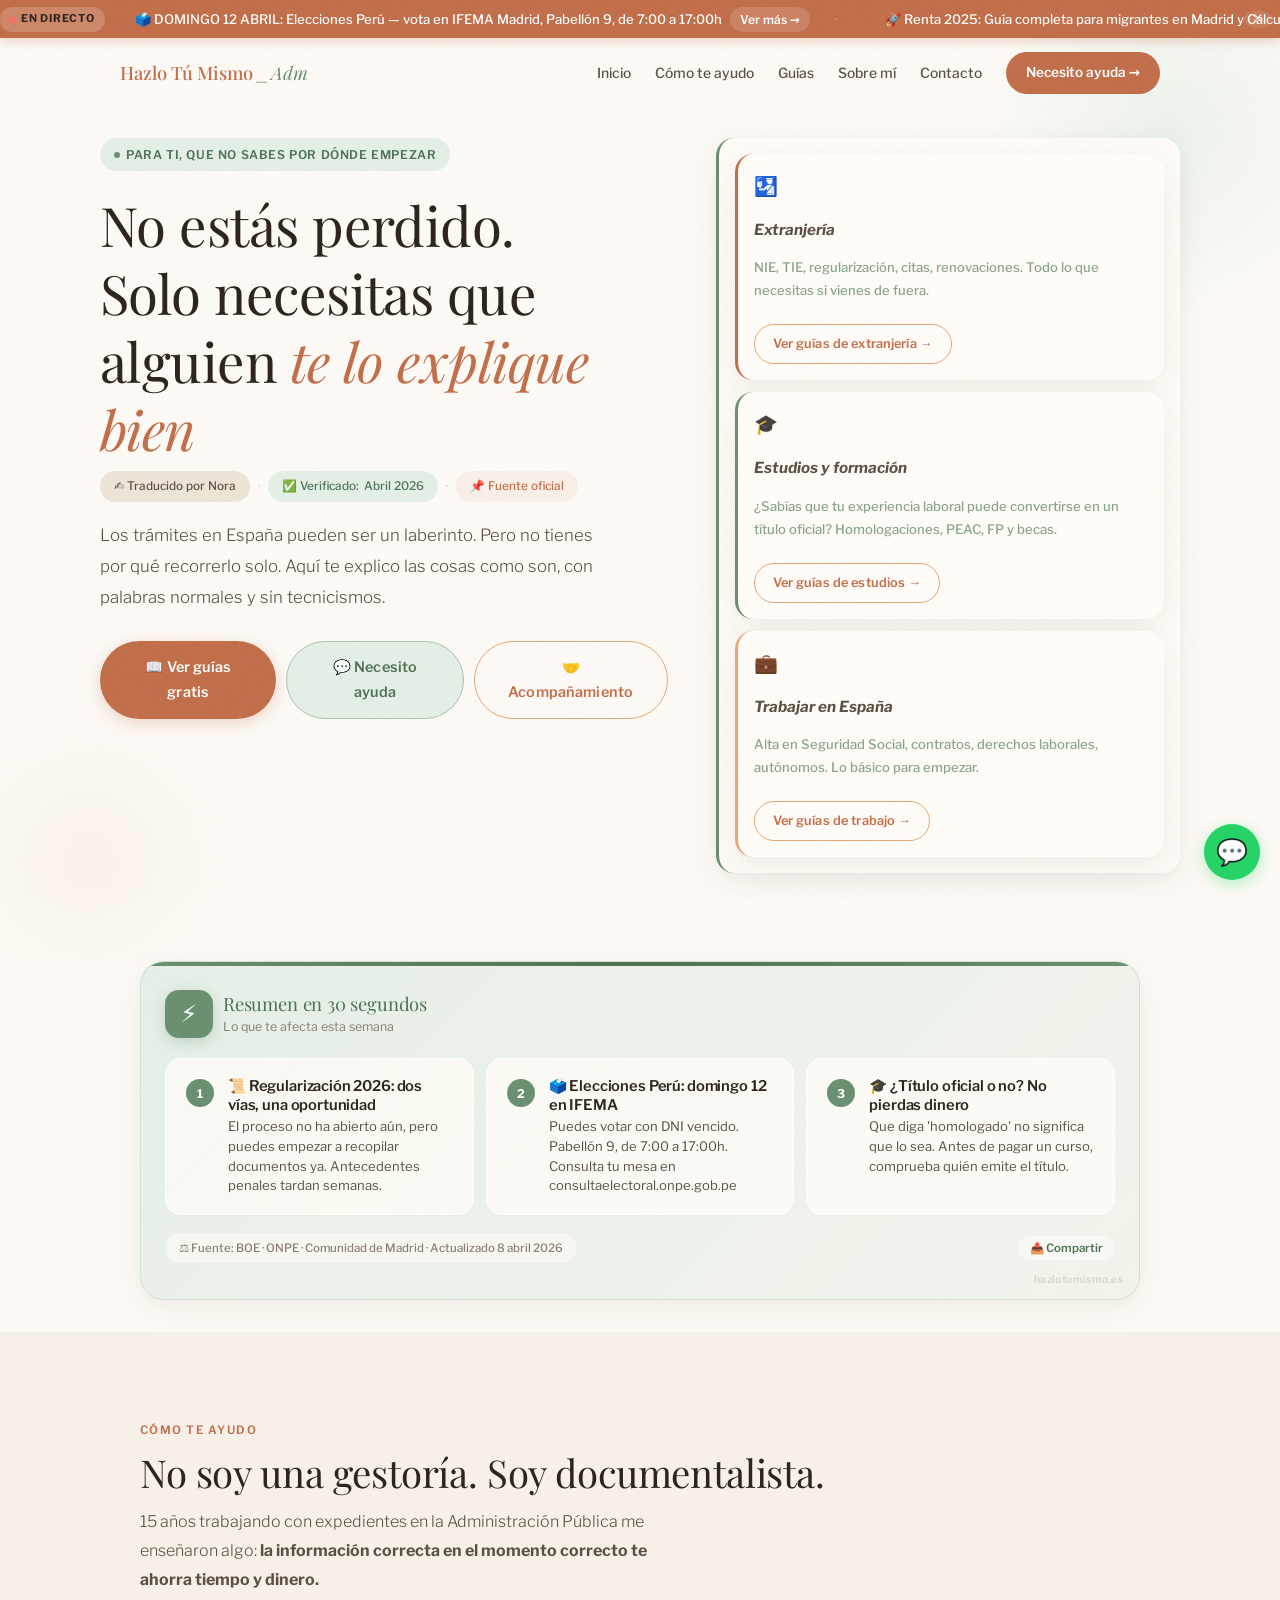
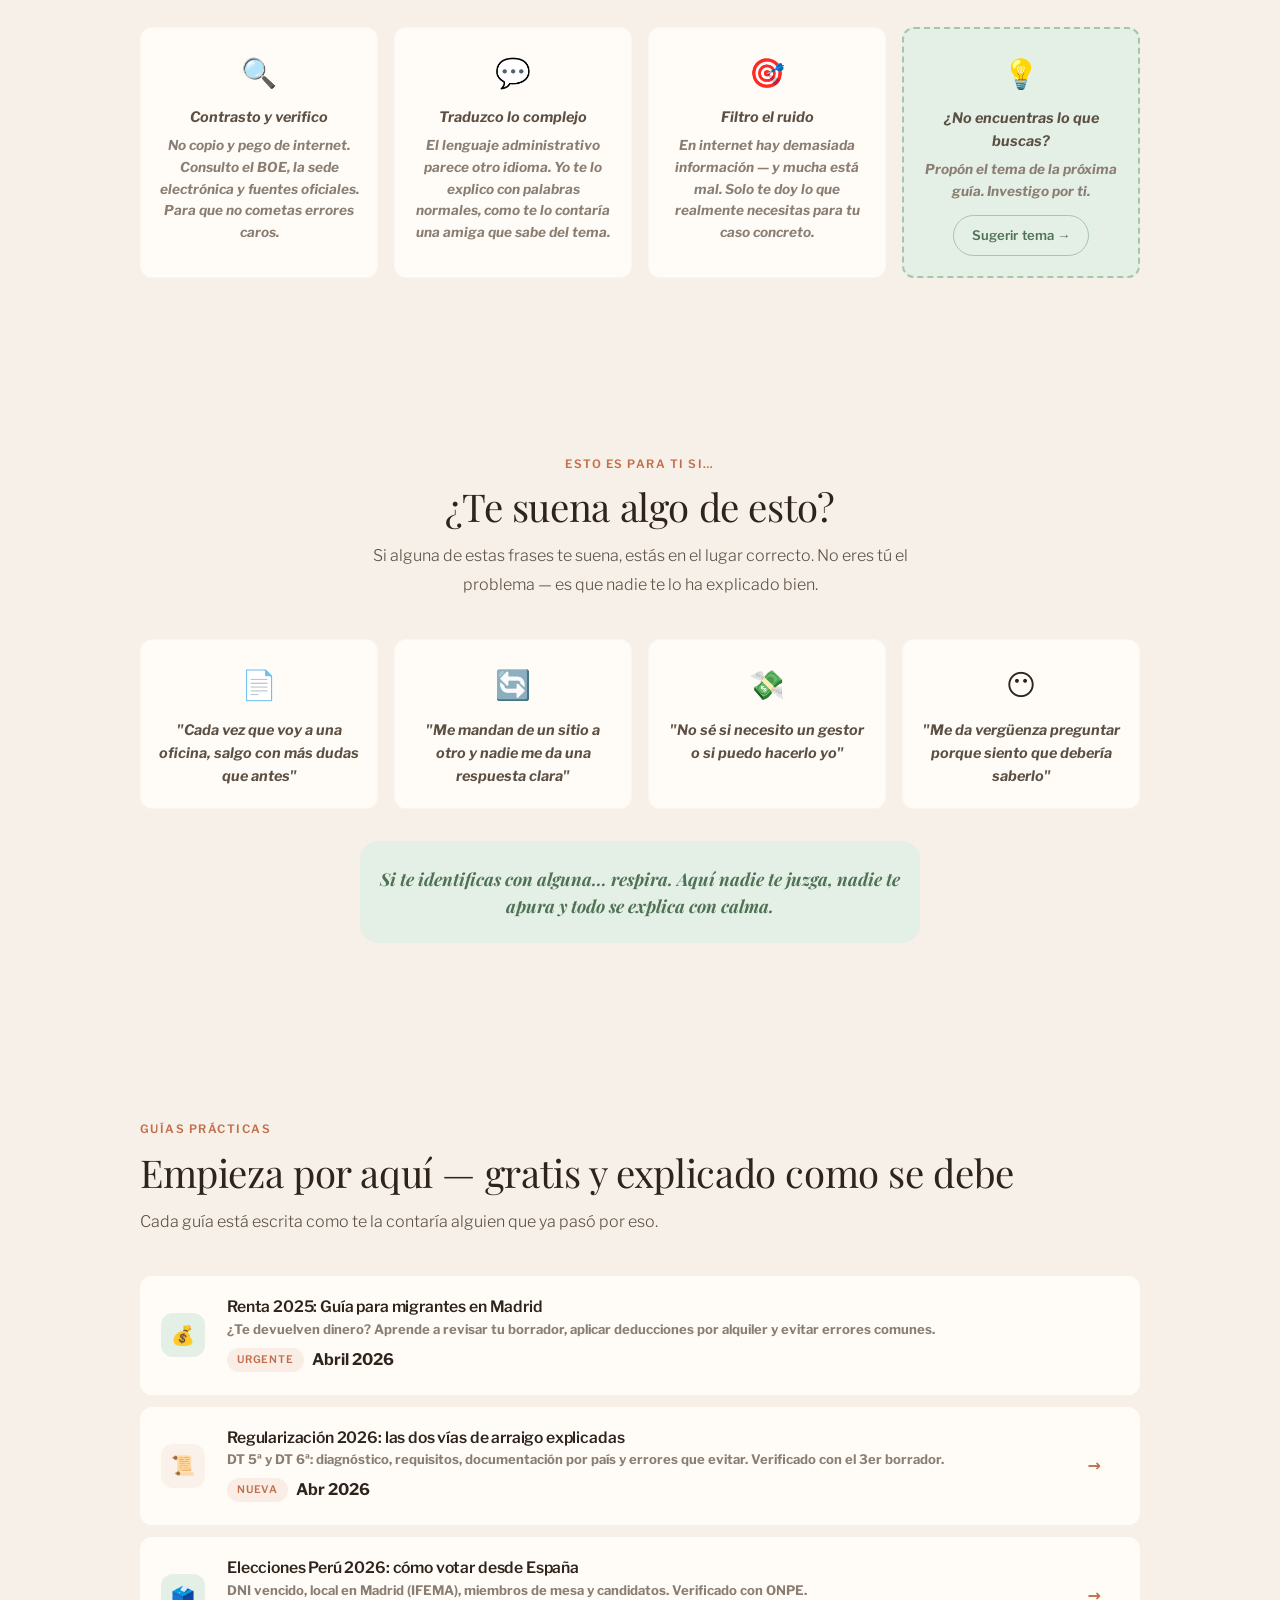
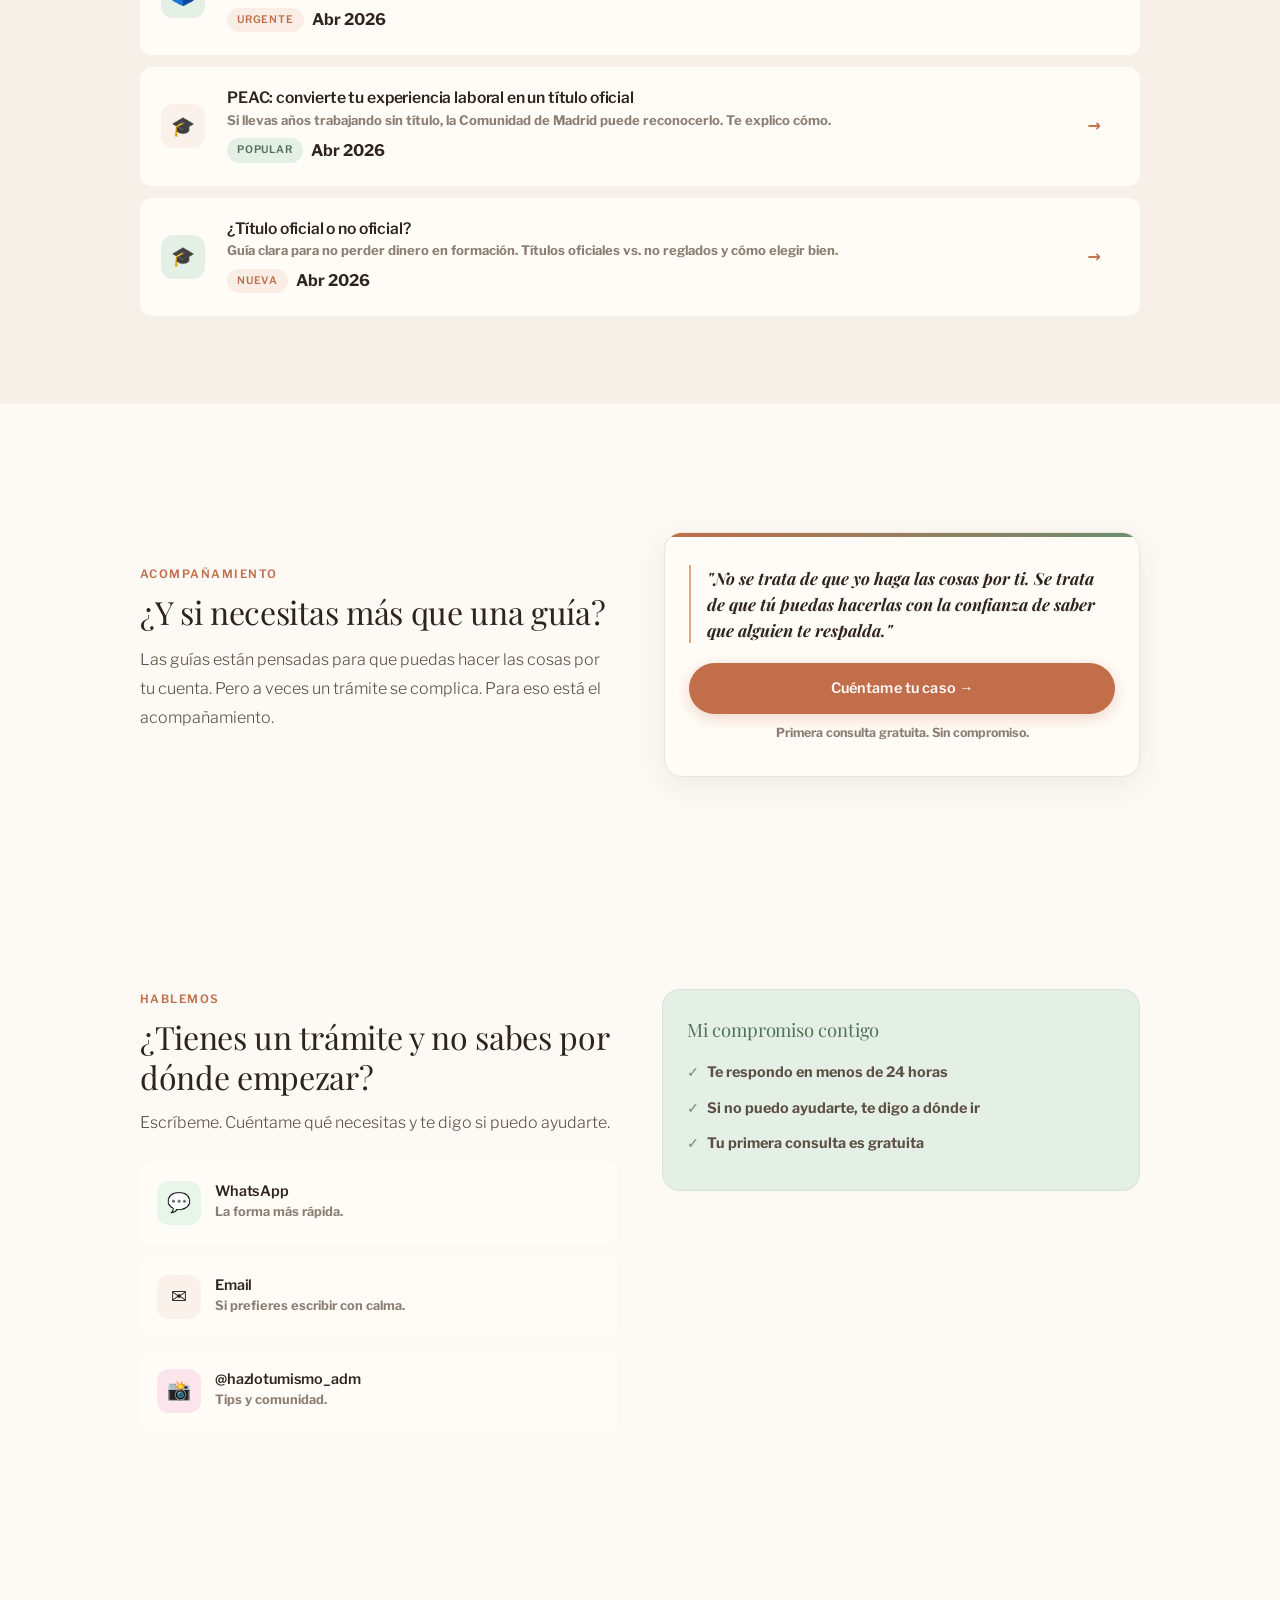
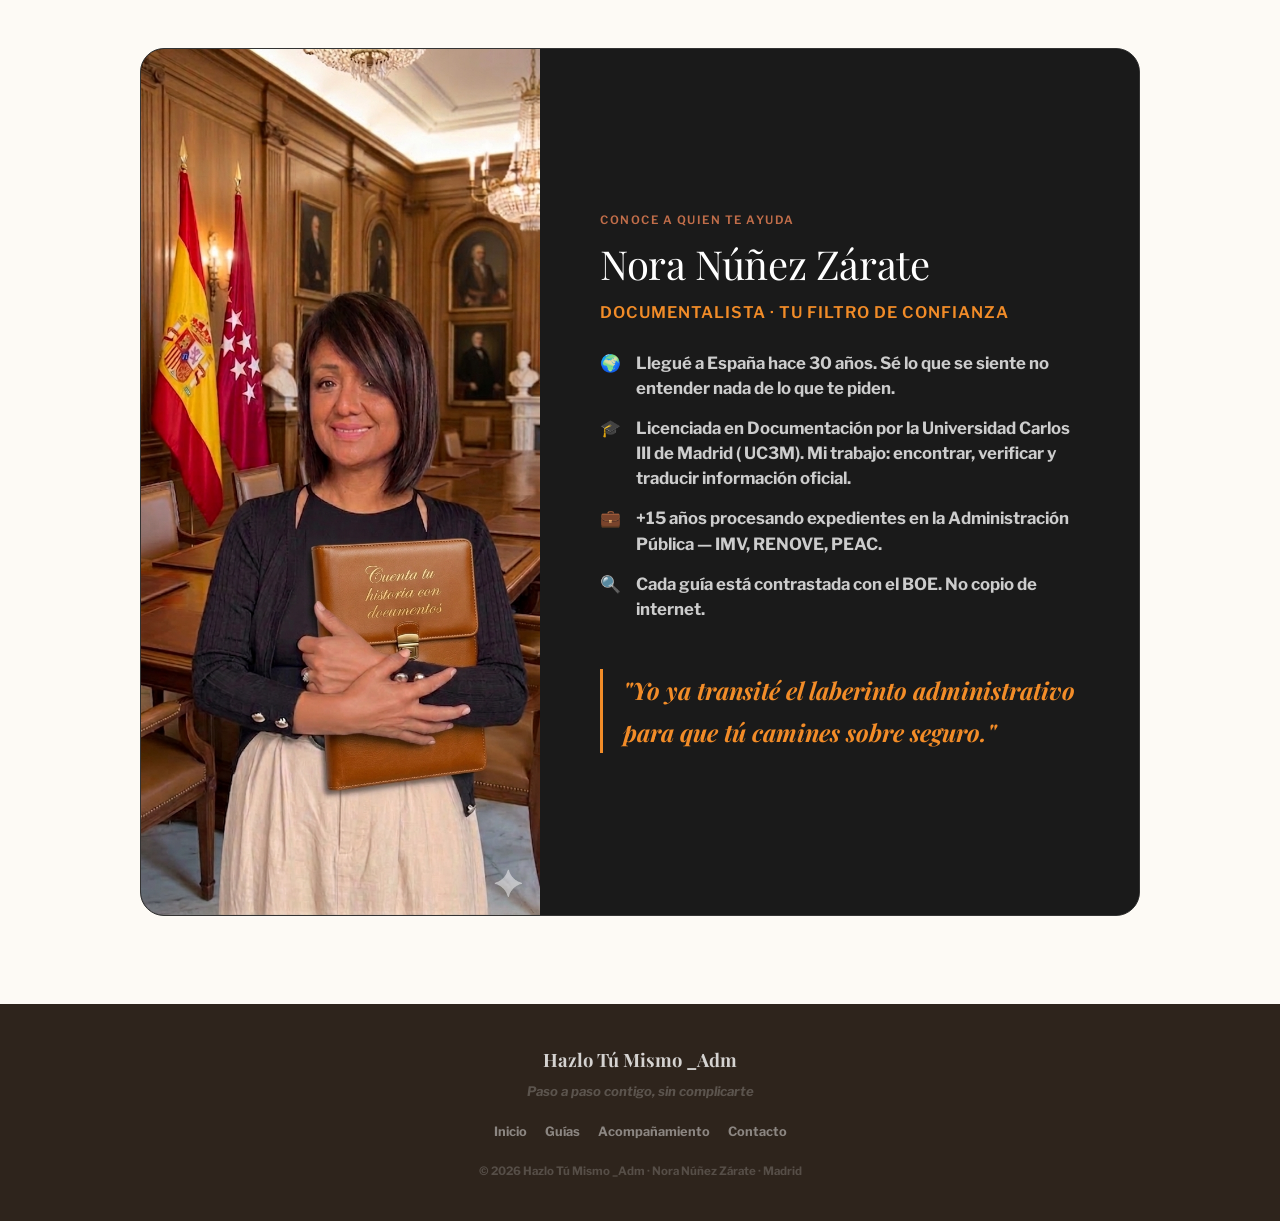
==== commit 6c5da180: "Update index.html" ====
--- a/index.html
+++ b/index.html
@@ -169,6 +169,18 @@
       <h2 class="sec-title sr">Empieza por aquí — gratis y explicado como se debe</h2>
       <p class="sec-desc sr">Cada guía está escrita como te la contaría alguien que ya pasó por eso.</p>
       <div class="guides__list" role="list">
+        <a href="guias/guia_renta_2025.html" class="guide sr" role="listitem">
+    <div class="guide__icon">💰</div>
+    <div class="guide__content">
+        <h3>Renta 2025: Guía para migrantes en Madrid</h3>
+        <p>¿Te devuelven dinero? Aprende a revisar tu borrador, aplicar deducciones por alquiler y evitar errores comunes.</p>
+        <div class="guide__meta">
+            <span class="guide__badge guide__badge--new">Urgente</span>
+            <time datetime="2026-04">Abril 2026</time>
+        </div>
+    </div>
+    <span class="guide__arrow"></span>
+</a>
         <!-- GUÍA 1: Reemplaza href, título, descripción -->
         <a href="guias/regularizacion-2026.html" class="guide sr" role="listitem">
   <div class="guide__icon">📜</div>
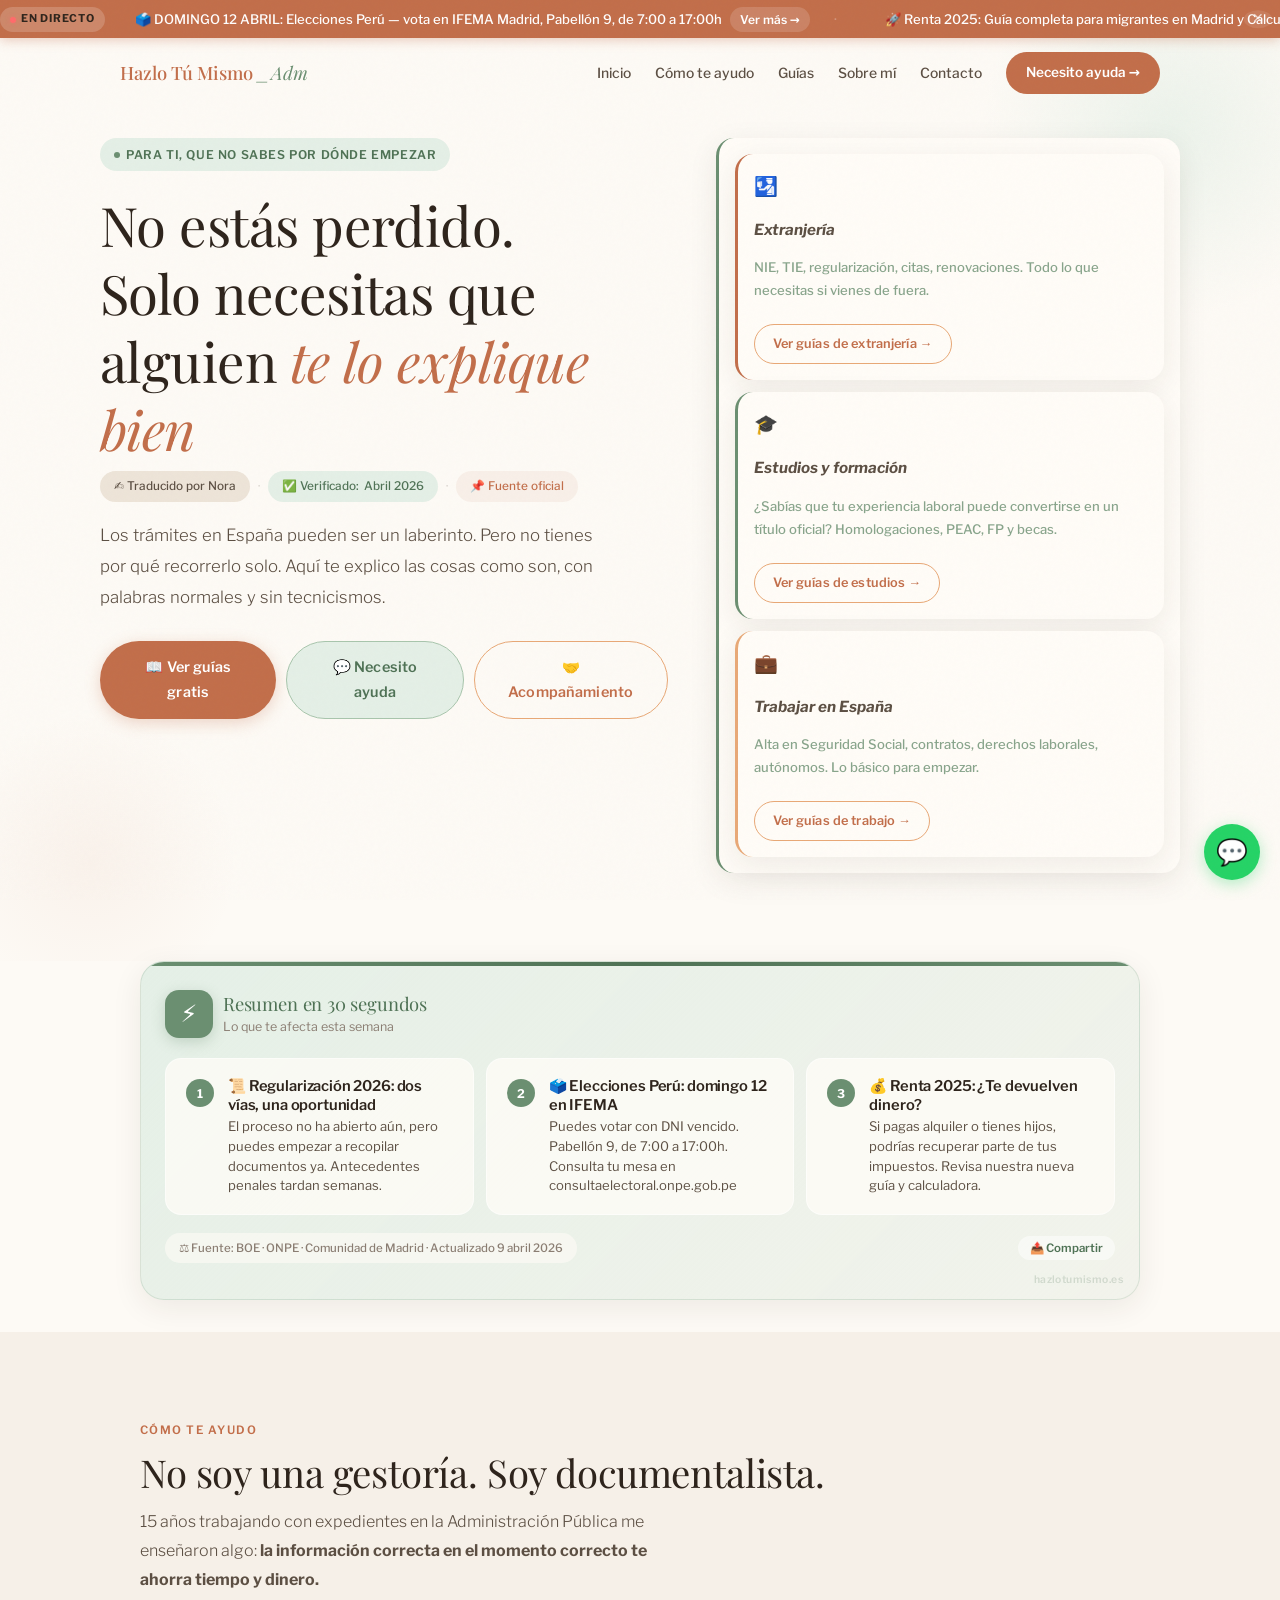
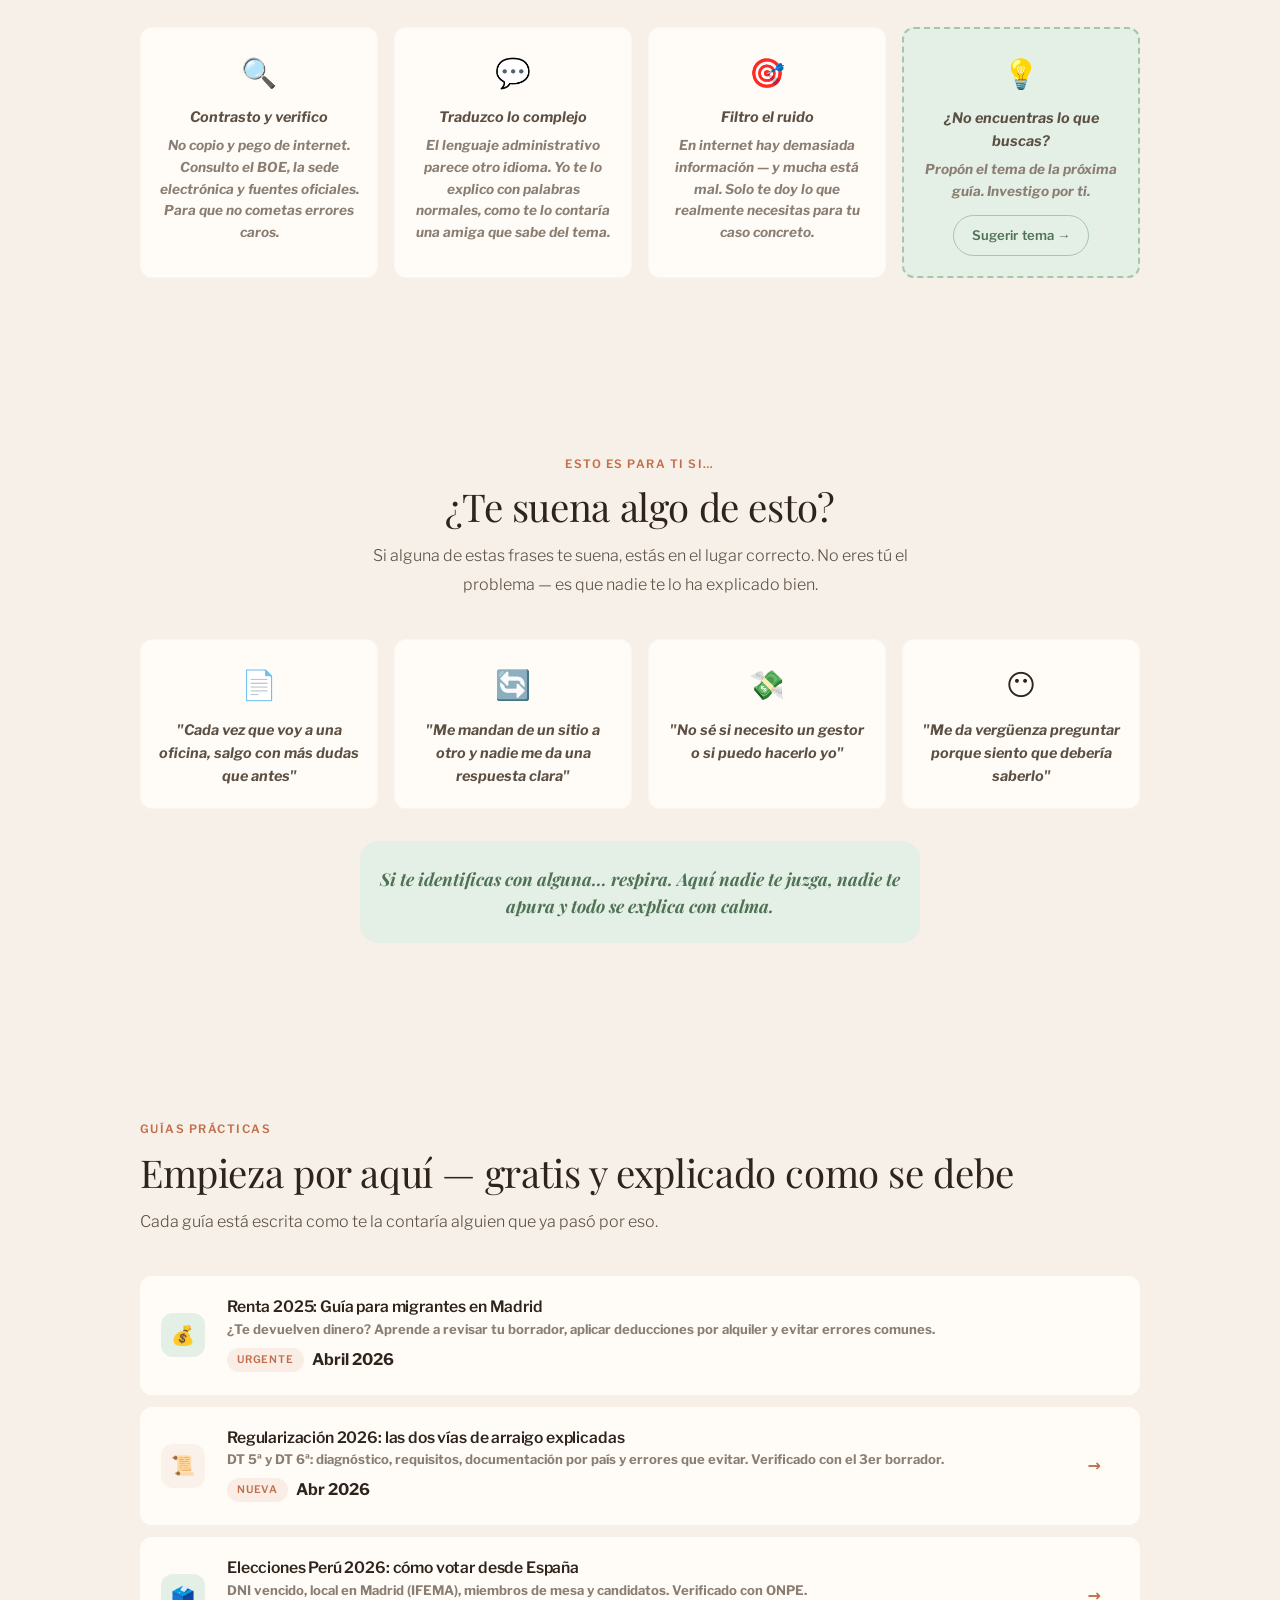
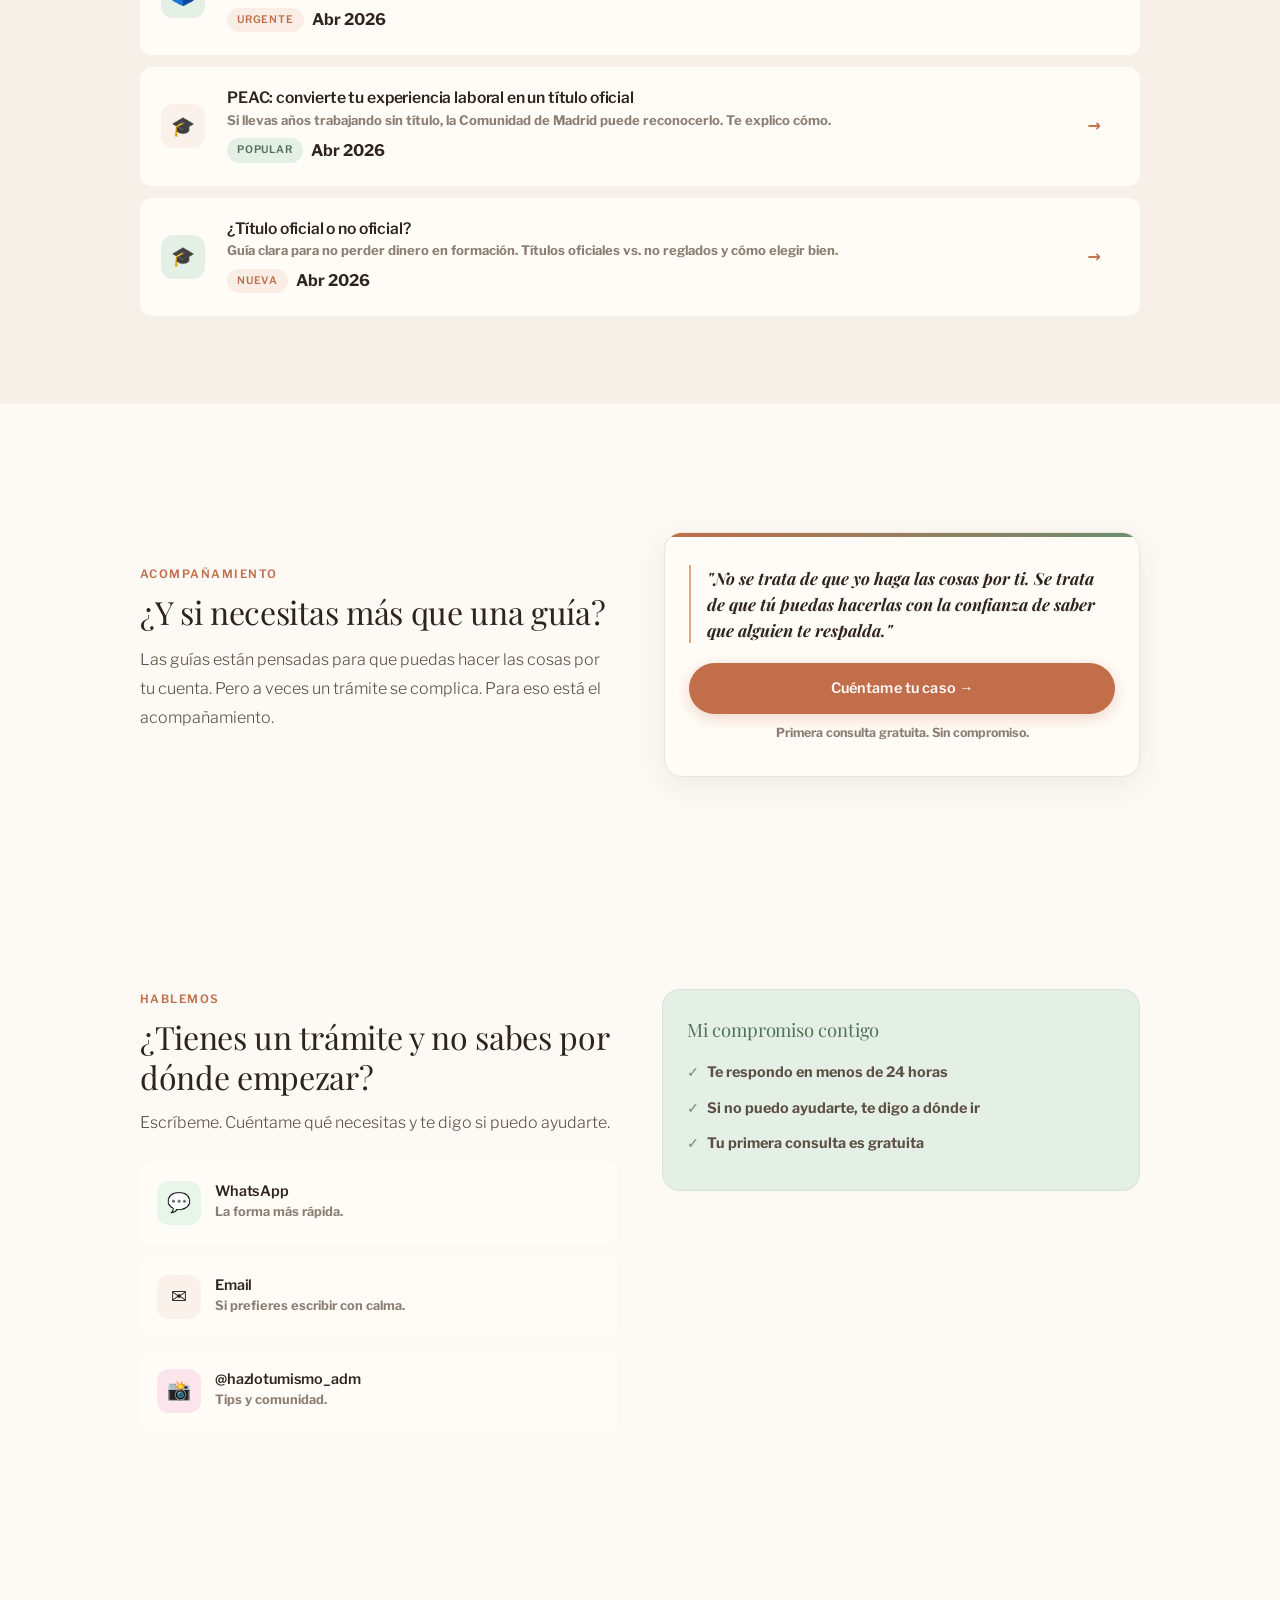
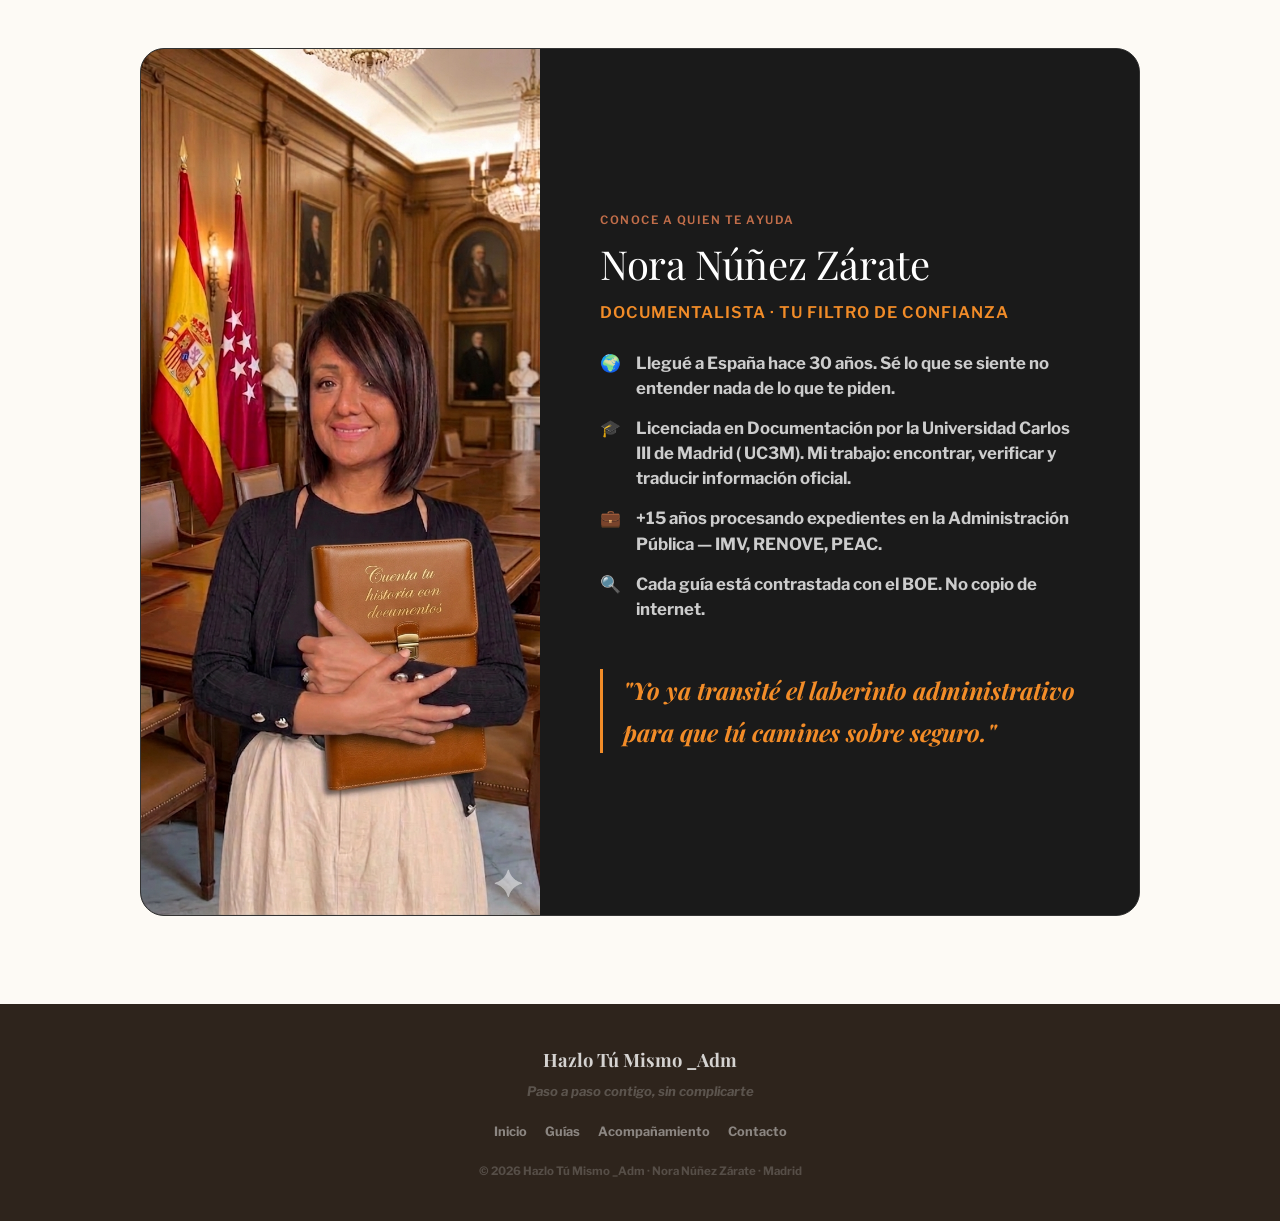
==== commit 11b6545b: "Update index.html" ====
--- a/index.html
+++ b/index.html
@@ -367,17 +367,17 @@
   },
 
   // ── RESUMEN TIKTOK: 3 puntos clave ──
- resumen: {
+resumen: {
     titulo: "Resumen en 30 segundos",
     subtitulo: "Lo que te afecta esta semana",
     fuente: "BOE · ONPE · Comunidad de Madrid",
-    fechaActualizacion: "8 abril 2026",
+    fechaActualizacion: "9 abril 2026", // Actualizamos la fecha a hoy
     puntos: [
-      { titulo: "📜 Regularización 2026: dos vías, una oportunidad", desc: "El proceso no ha abierto aún, pero puedes empezar a recopilar documentos ya. Antecedentes penales tardan semanas." },
-      { titulo: "🗳️ Elecciones Perú: domingo 12 en IFEMA", desc: "Puedes votar con DNI vencido. Pabellón 9, de 7:00 a 17:00h. Consulta tu mesa en consultaelectoral.onpe.gob.pe" },
-      { titulo: "🎓 ¿Título oficial o no? No pierdas dinero", desc: "Que diga 'homologado' no significa que lo sea. Antes de pagar un curso, comprueba quién emite el título." },
+        { titulo: "📜 Regularización 2026: dos vías, una oportunidad", desc: "El proceso no ha abierto aún, pero puedes empezar a recopilar documentos ya. Antecedentes penales tardan semanas." },
+        { titulo: "🗳️ Elecciones Perú: domingo 12 en IFEMA", desc: "Puedes votar con DNI vencido. Pabellón 9, de 7:00 a 17:00h. Consulta tu mesa en consultaelectoral.onpe.gob.pe" },
+        { titulo: "💰 Renta 2025: ¿Te devuelven dinero?", desc: "Si pagas alquiler o tienes hijos, podrías recuperar parte de tus impuestos. Revisa nuestra nueva guía y calculadora." }
     ]
-  }
+}
 };
 </script>
 
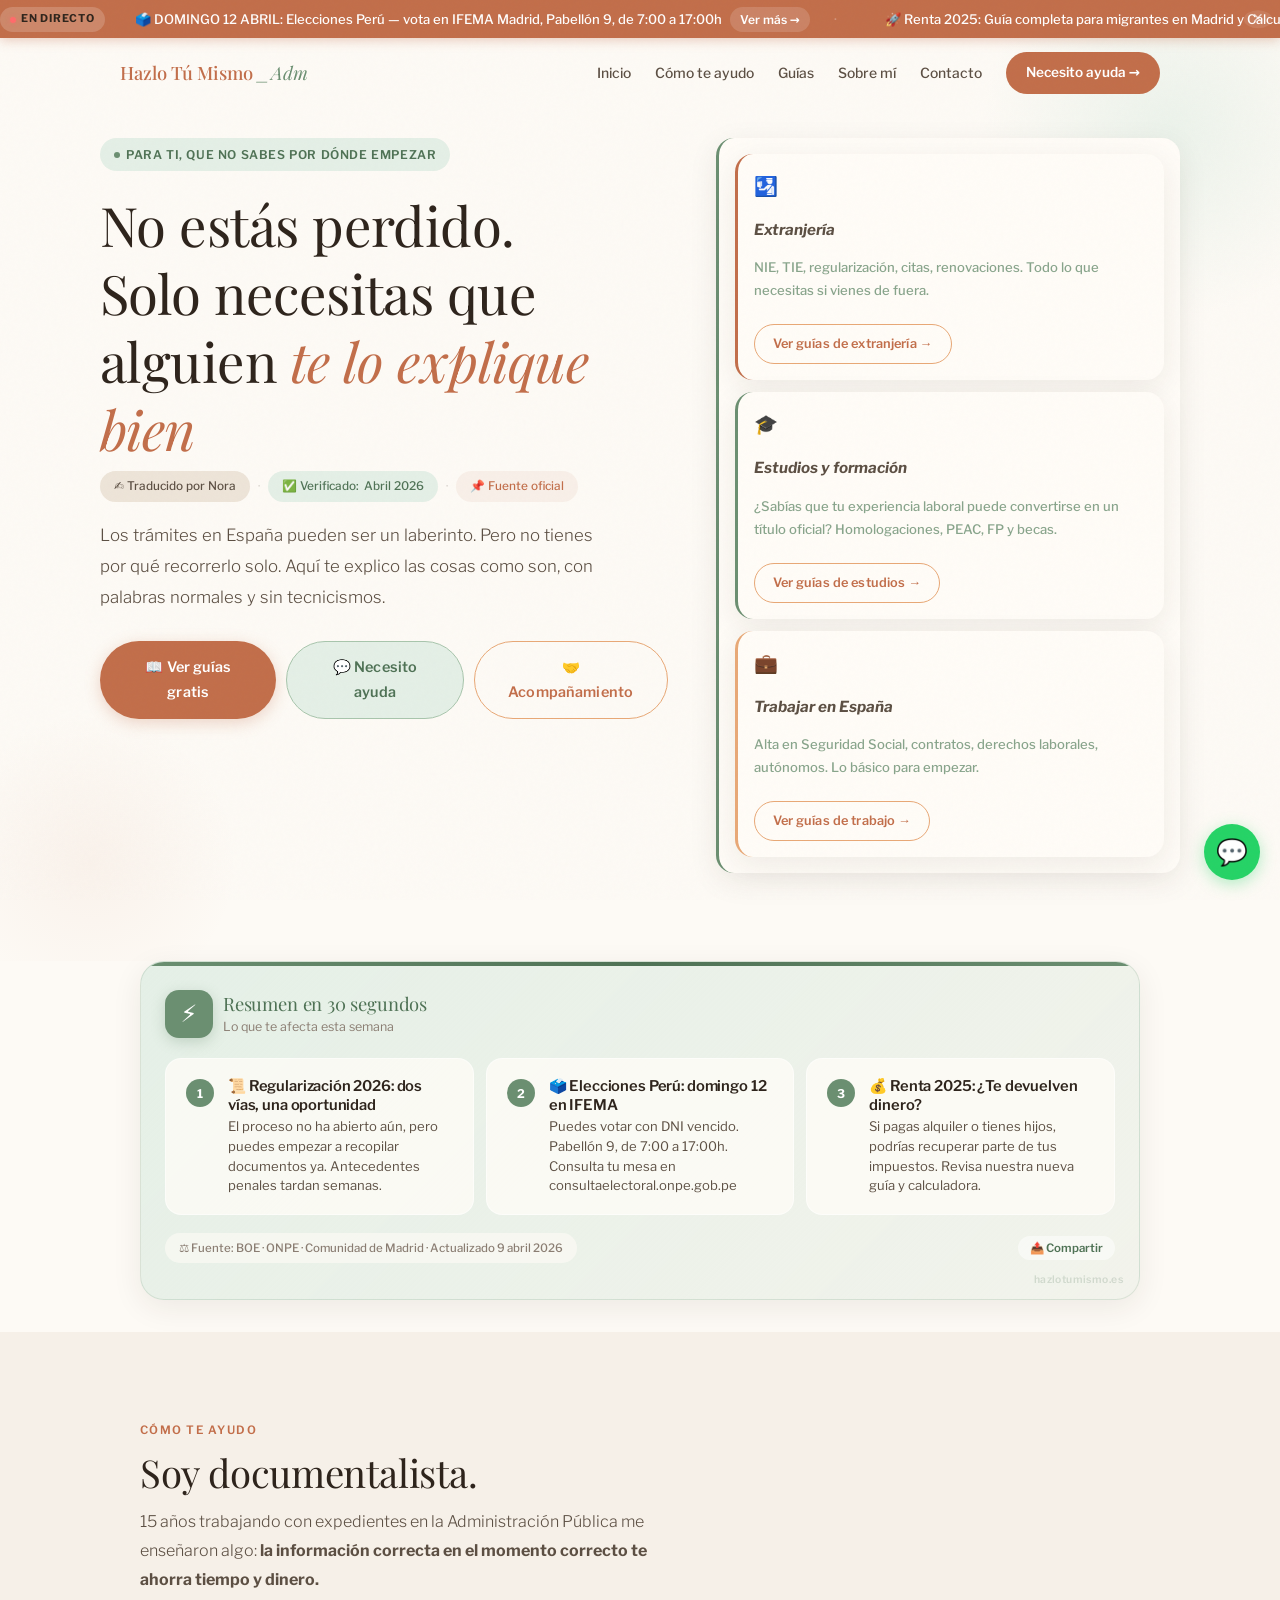
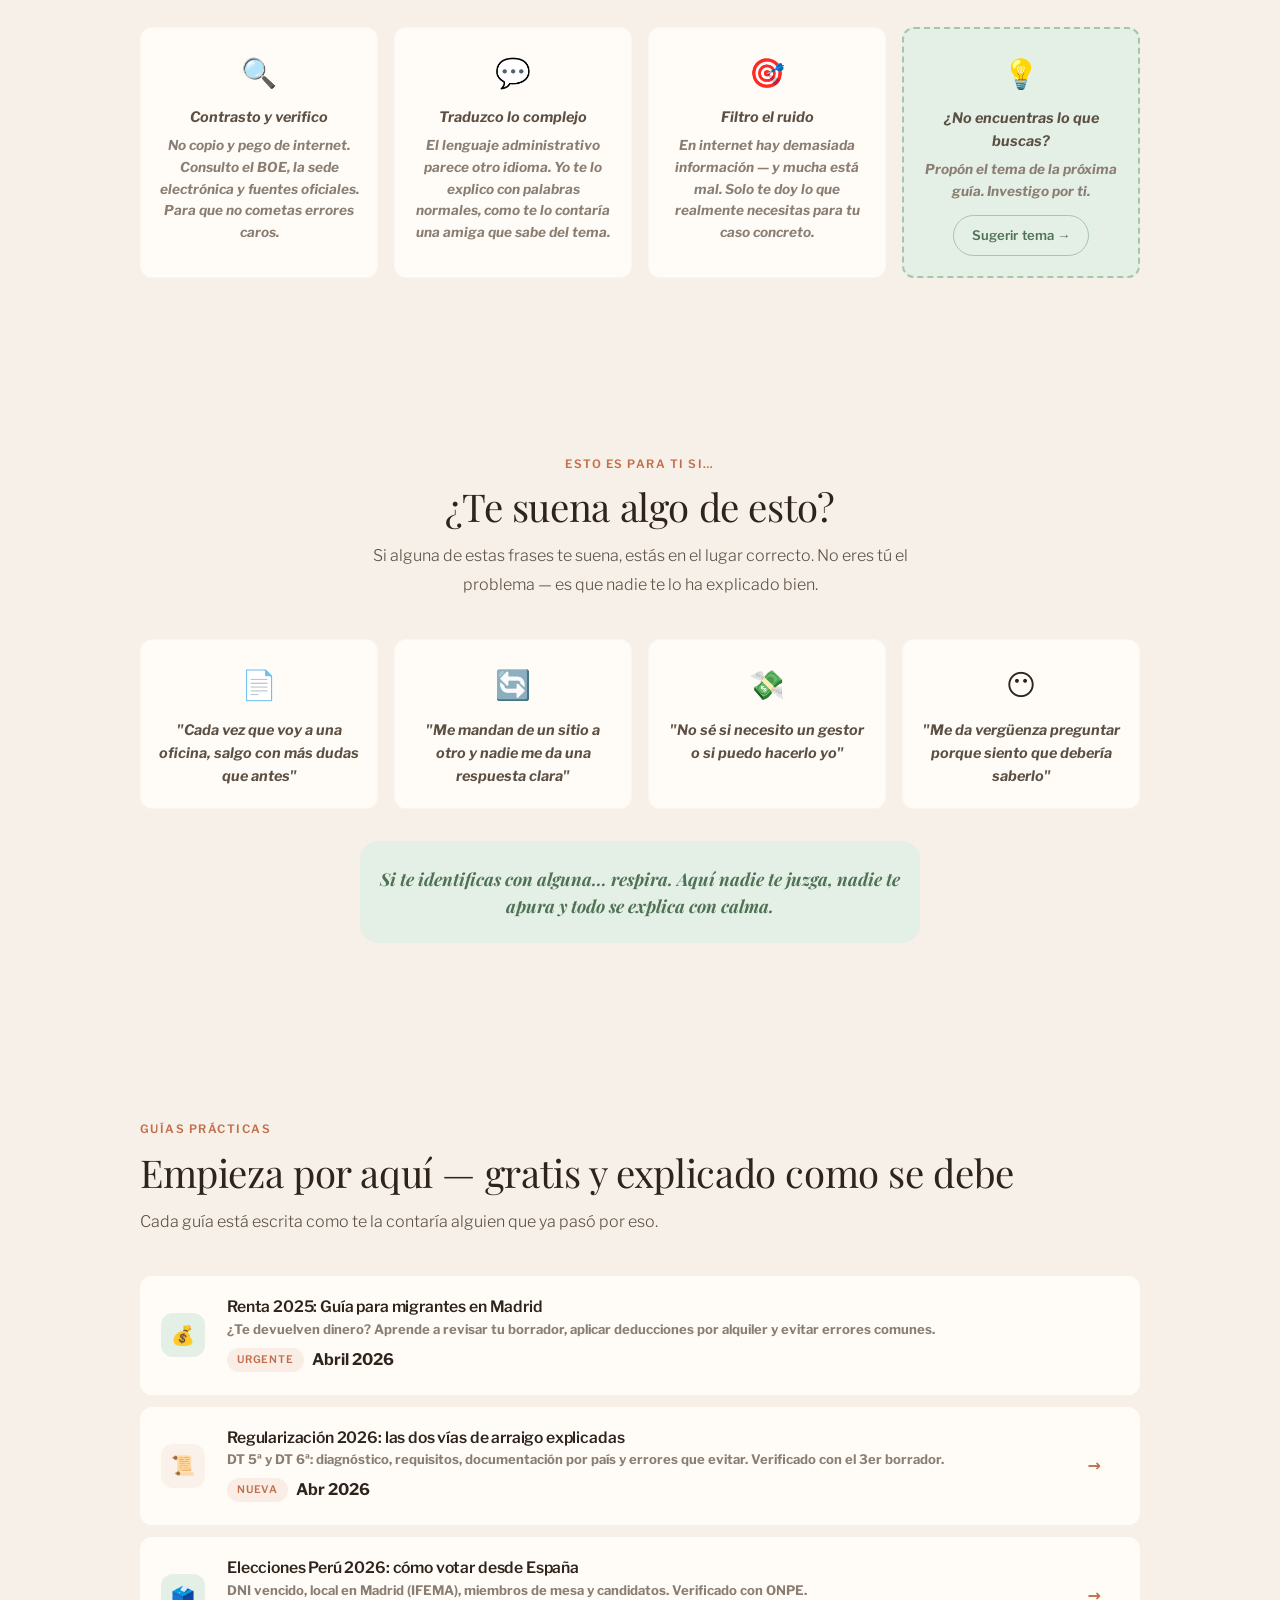
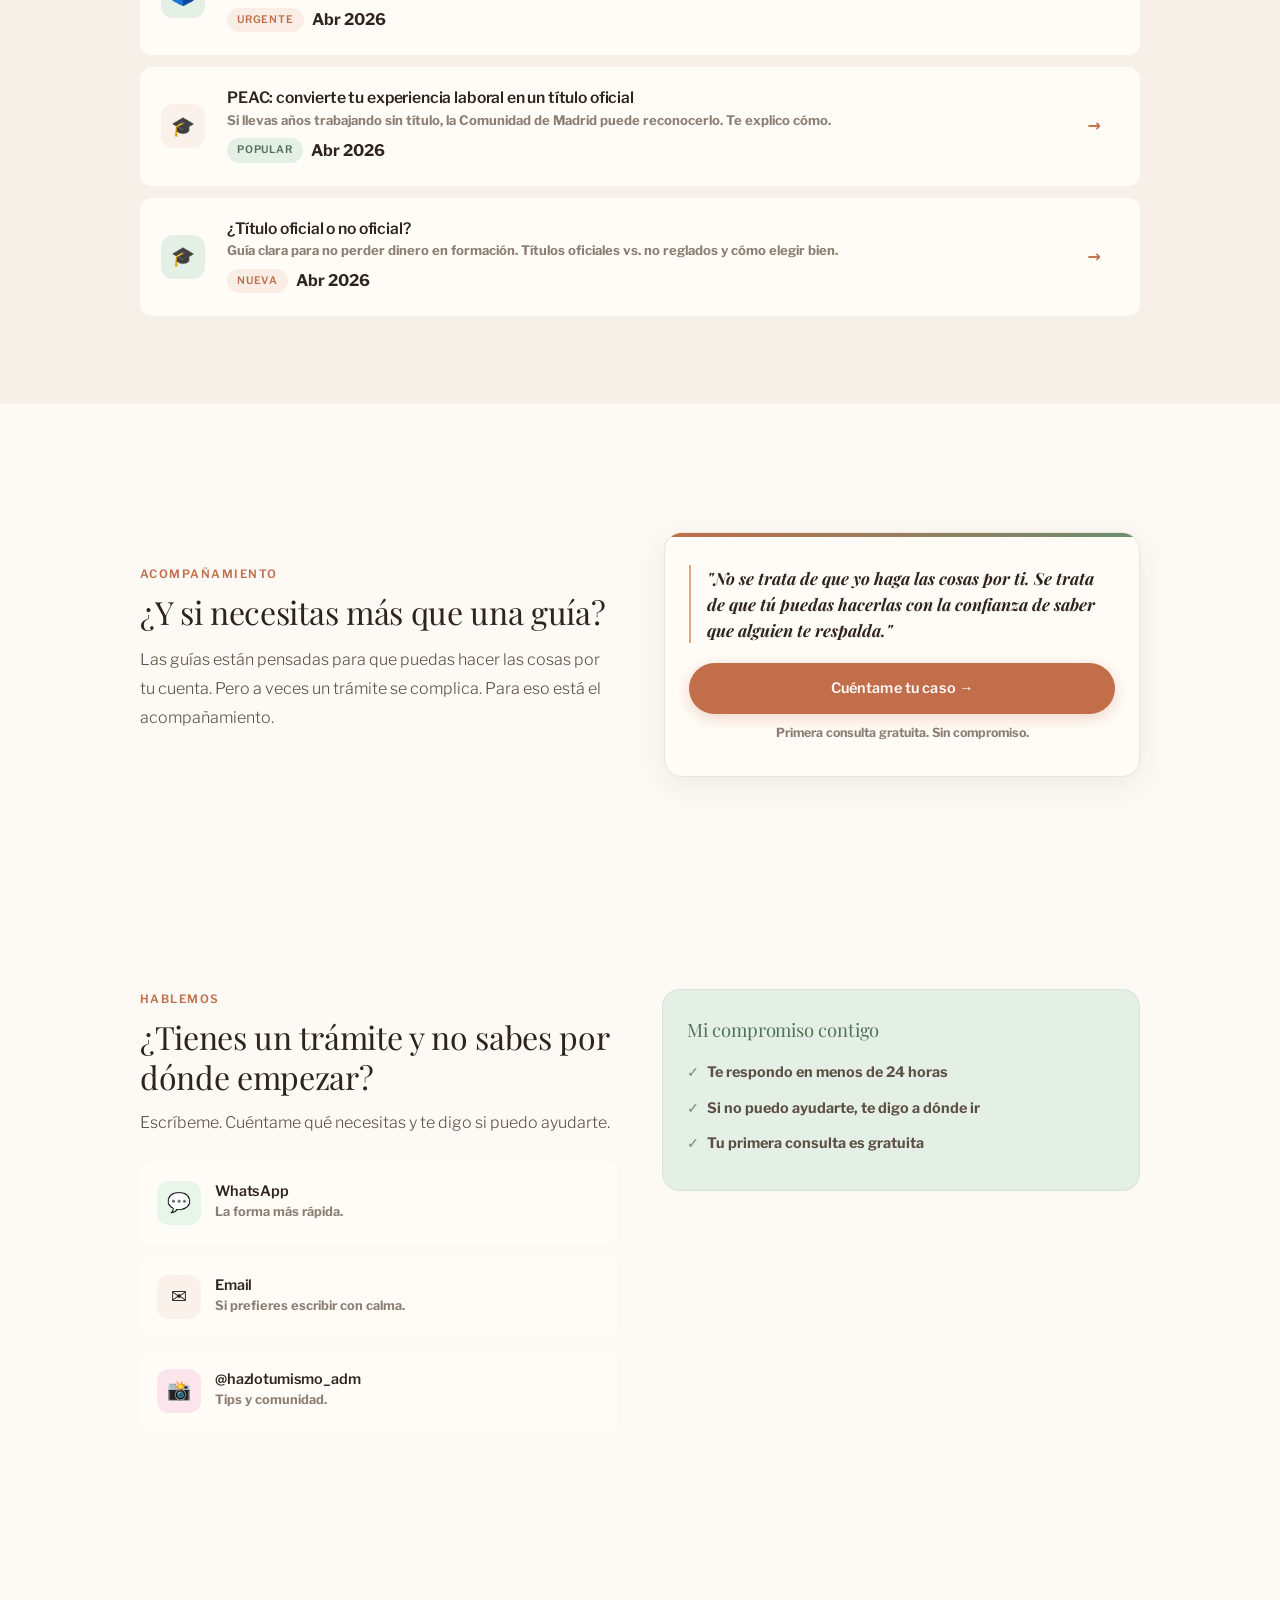
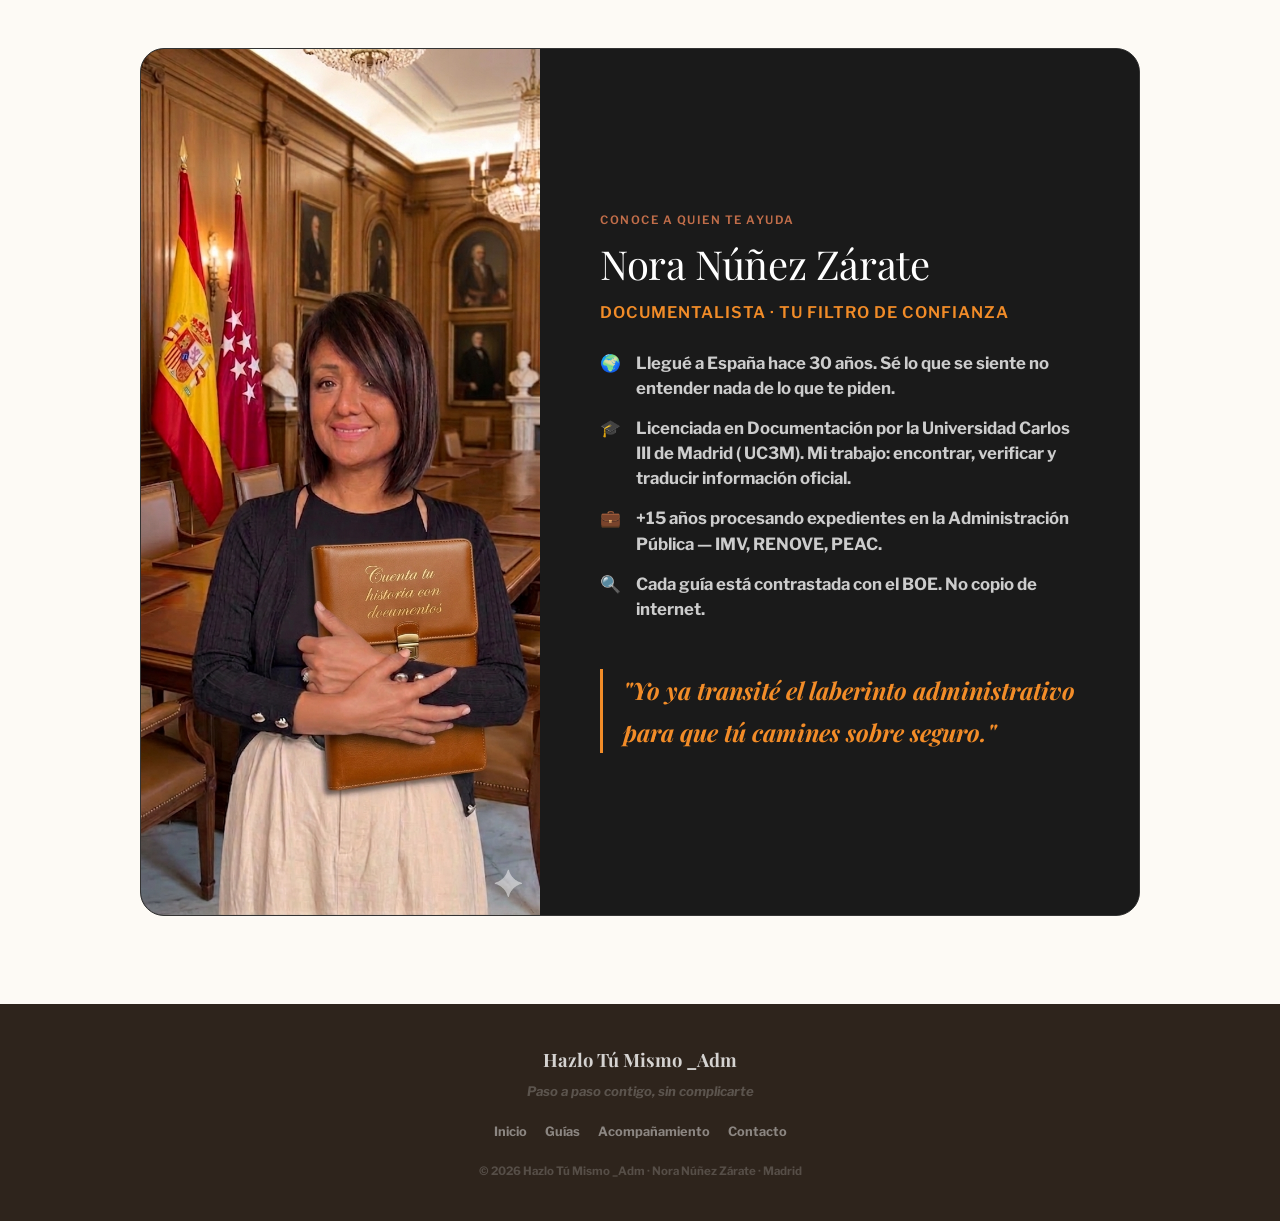
==== commit 45ef41f8: "Update index.html" ====
--- a/index.html
+++ b/index.html
@@ -117,7 +117,7 @@
   <section class="section" id="como-ayudo" style="background:var(--linen)">
     <div class="container">
       <span class="tag sr">Cómo te ayudo</span>
-      <h2 class="sec-title sr">No soy una gestoría. Soy documentalista.</h2>
+      <h2 class="sec-title sr">Soy documentalista.</h2>
       <p class="sec-desc sr">15 años trabajando con expedientes en la Administración Pública me enseñaron algo: <strong>la información correcta en el momento correcto te ahorra <strong>tiempo y dinero<strong>.</strong></p>
       <div class="empathy__grid" role="list" style="margin-top:32px">
         <div class="empathy__item sr" role="listitem">
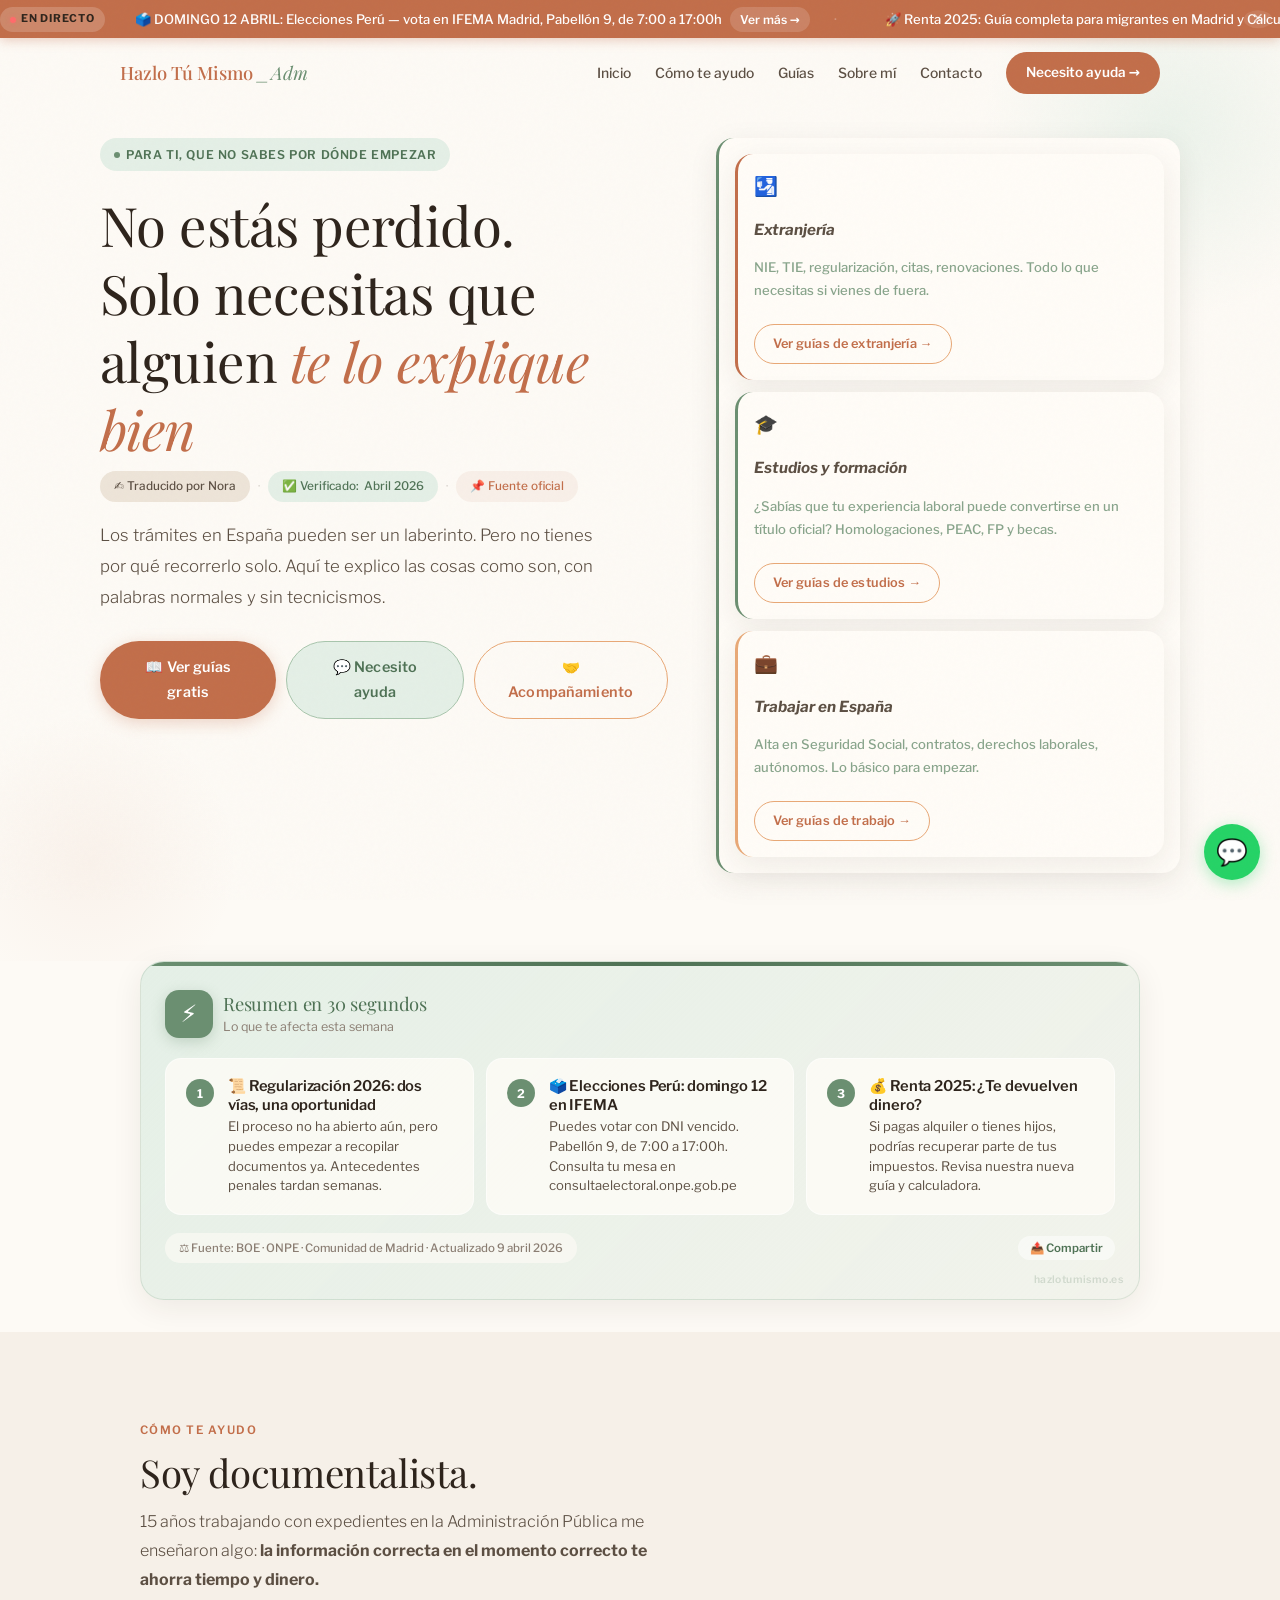
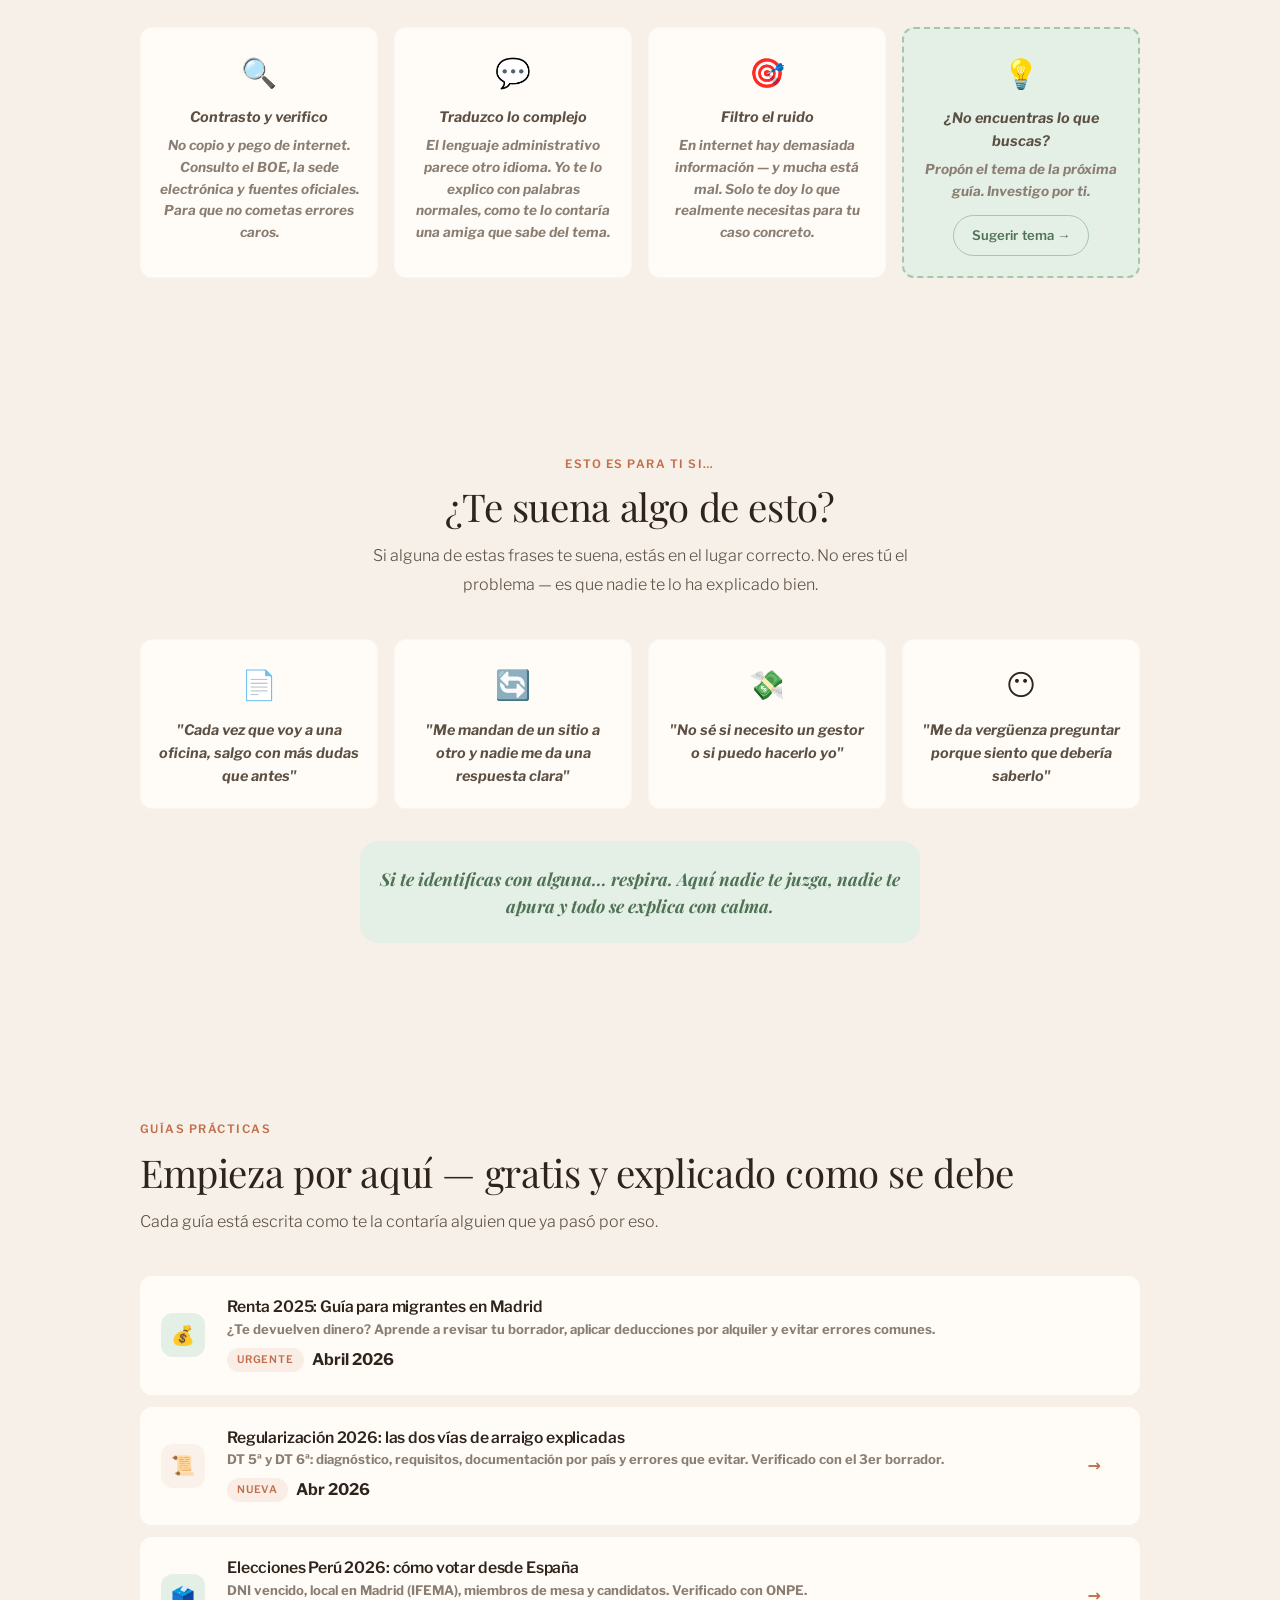
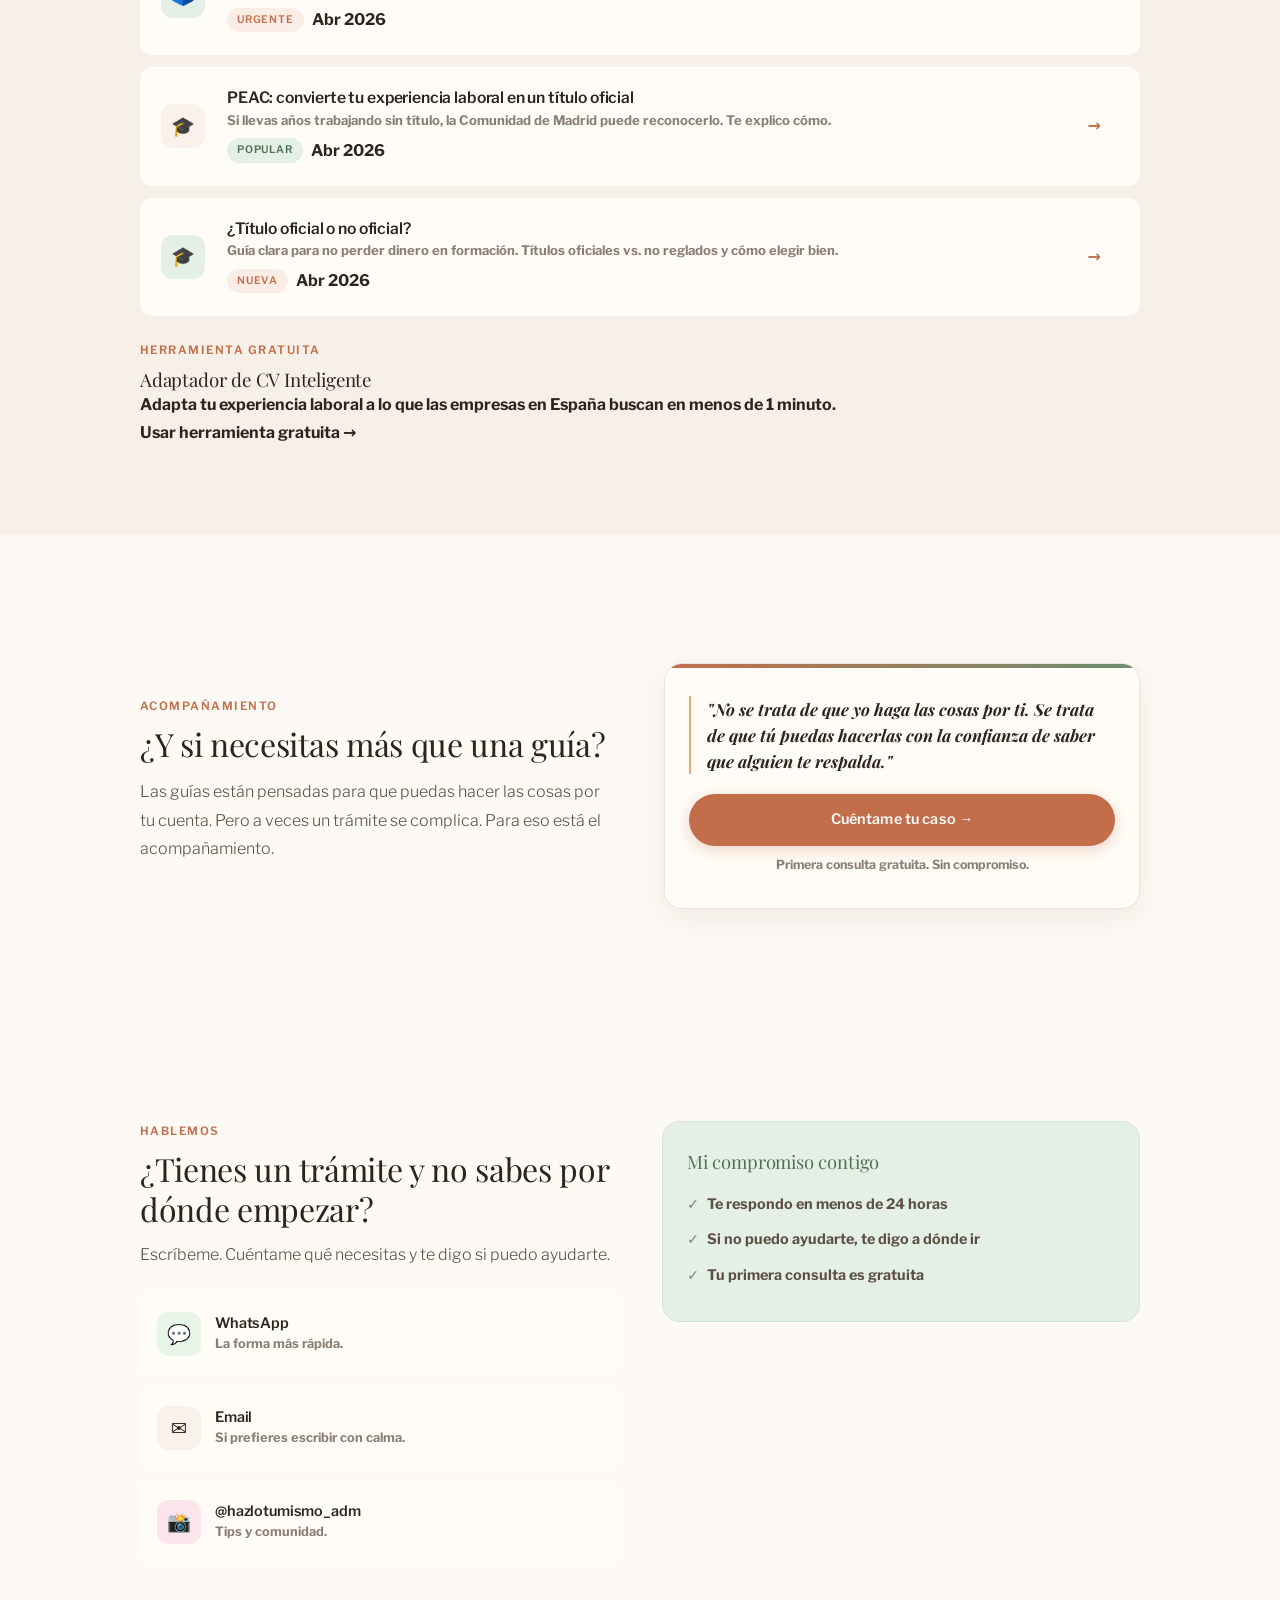
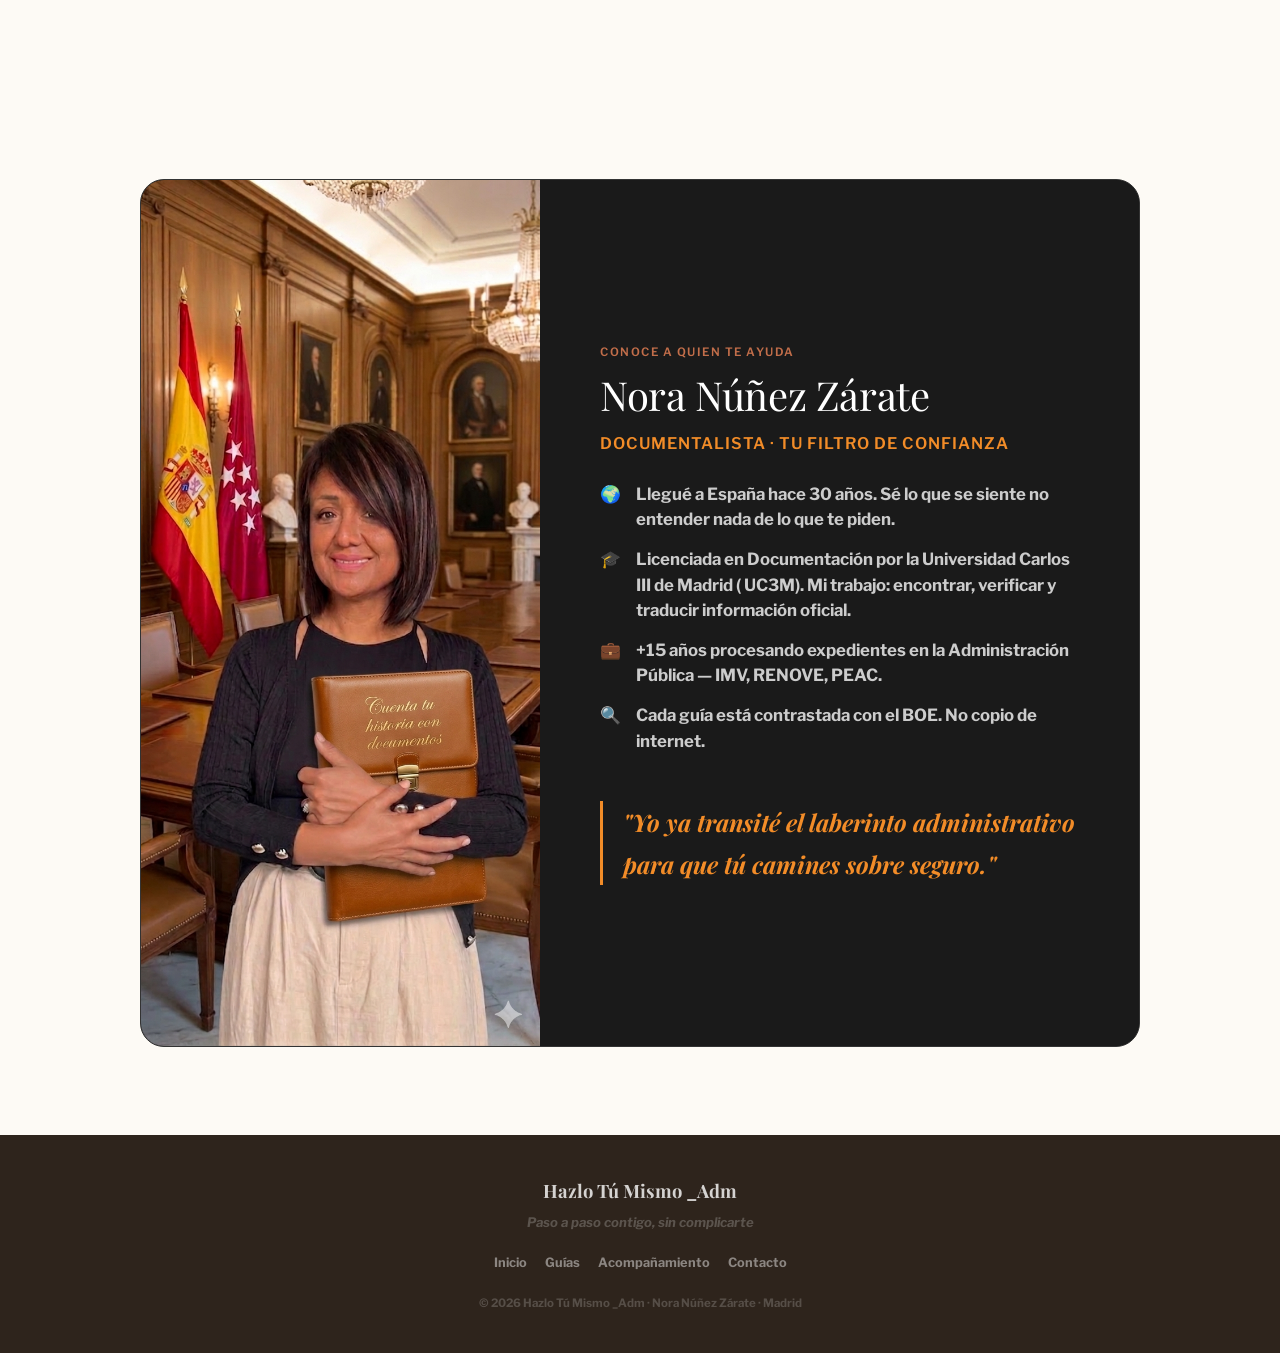
==== commit 34ac9ebf: "Update index.html" ====
--- a/index.html
+++ b/index.html
@@ -163,6 +163,7 @@
   </section>
 
   <!-- GUÍAS — 3 placeholders -->
+        
   <section class="guides section" id="guias">
     <div class="container">
       <span class="tag sr">Guías prácticas</span>
@@ -224,6 +225,16 @@
   </div>
   <span class="guide__arrow">→</span>
 </a>
+   <a href=href="guias/adaptador-cv.html">
+   <div class="guia-card">
+    <div class="guia-card__content">
+        <span class="tag">Herramienta Gratuita</span>
+        <h3>Adaptador de CV Inteligente</h3>
+        <p>Adapta tu experiencia laboral a lo que las empresas en España buscan en menos de 1 minuto.</p>
+        <a href="guias/adaptador-cv.html" class="cta-link">Usar herramienta gratuita →</a>
+    </div>
+</div>
+     </a>
       </div>
     </div>
   </section>
@@ -348,7 +359,8 @@
     { texto: "🗳️ DOMINGO 12 ABRIL: Elecciones Perú — vota en IFEMA Madrid, Pabellón 9, de 7:00 a 17:00h", enlace: "guias/elecciones-peru-2026.html" },
     { texto: "🚀 Renta 2025: Guía completa para migrantes en Madrid y Calculadora de deducciones", enlace: "guias/guia_renta_2025.html" },
     { texto: "📜 Nueva guía: Regularización 2026 — las dos vías de arraigo explicadas", enlace: "guias/regularizacion-2026.html" },
-    { texto: "⚠️ Regularización: el proceso NO ha abierto — cuidado con webs que cobran por adelantar citas", enlace: "guias/regularizacion-2026.html" },
+    { texto: "⚠️ Regularización: el proceso NO ha abierto aún — cuidado con webs que cobran por adelantar citas", enlace: "guias/regularizacion-2026.html" },
+    { texto: "🎓 ¿Puedes acceder al PEAC? Haz el autodiagnóstico gratis en 2 minutos", enlace: "guias/peac-acreditacion-experiencia-2026.html#calculadora" },
   ],
 
   // ── CALENDARIO: Eventos con plazos ──
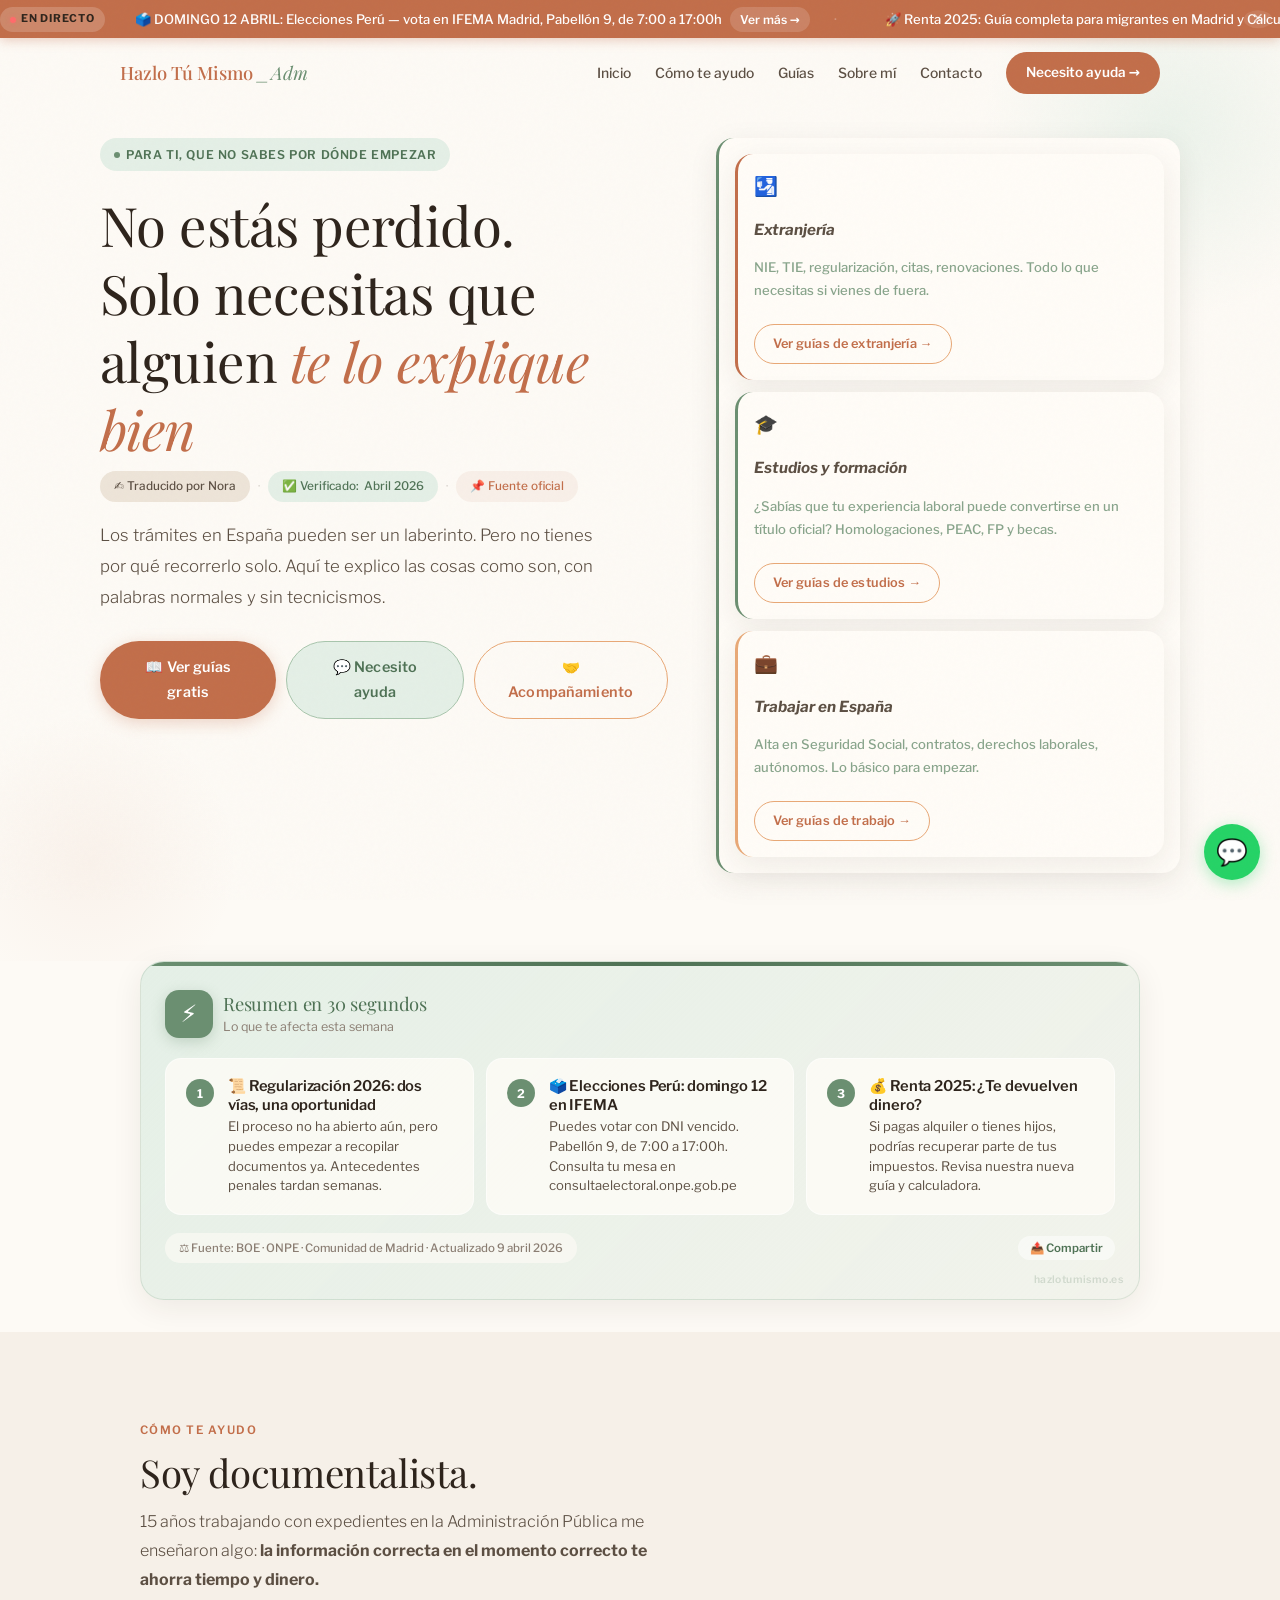
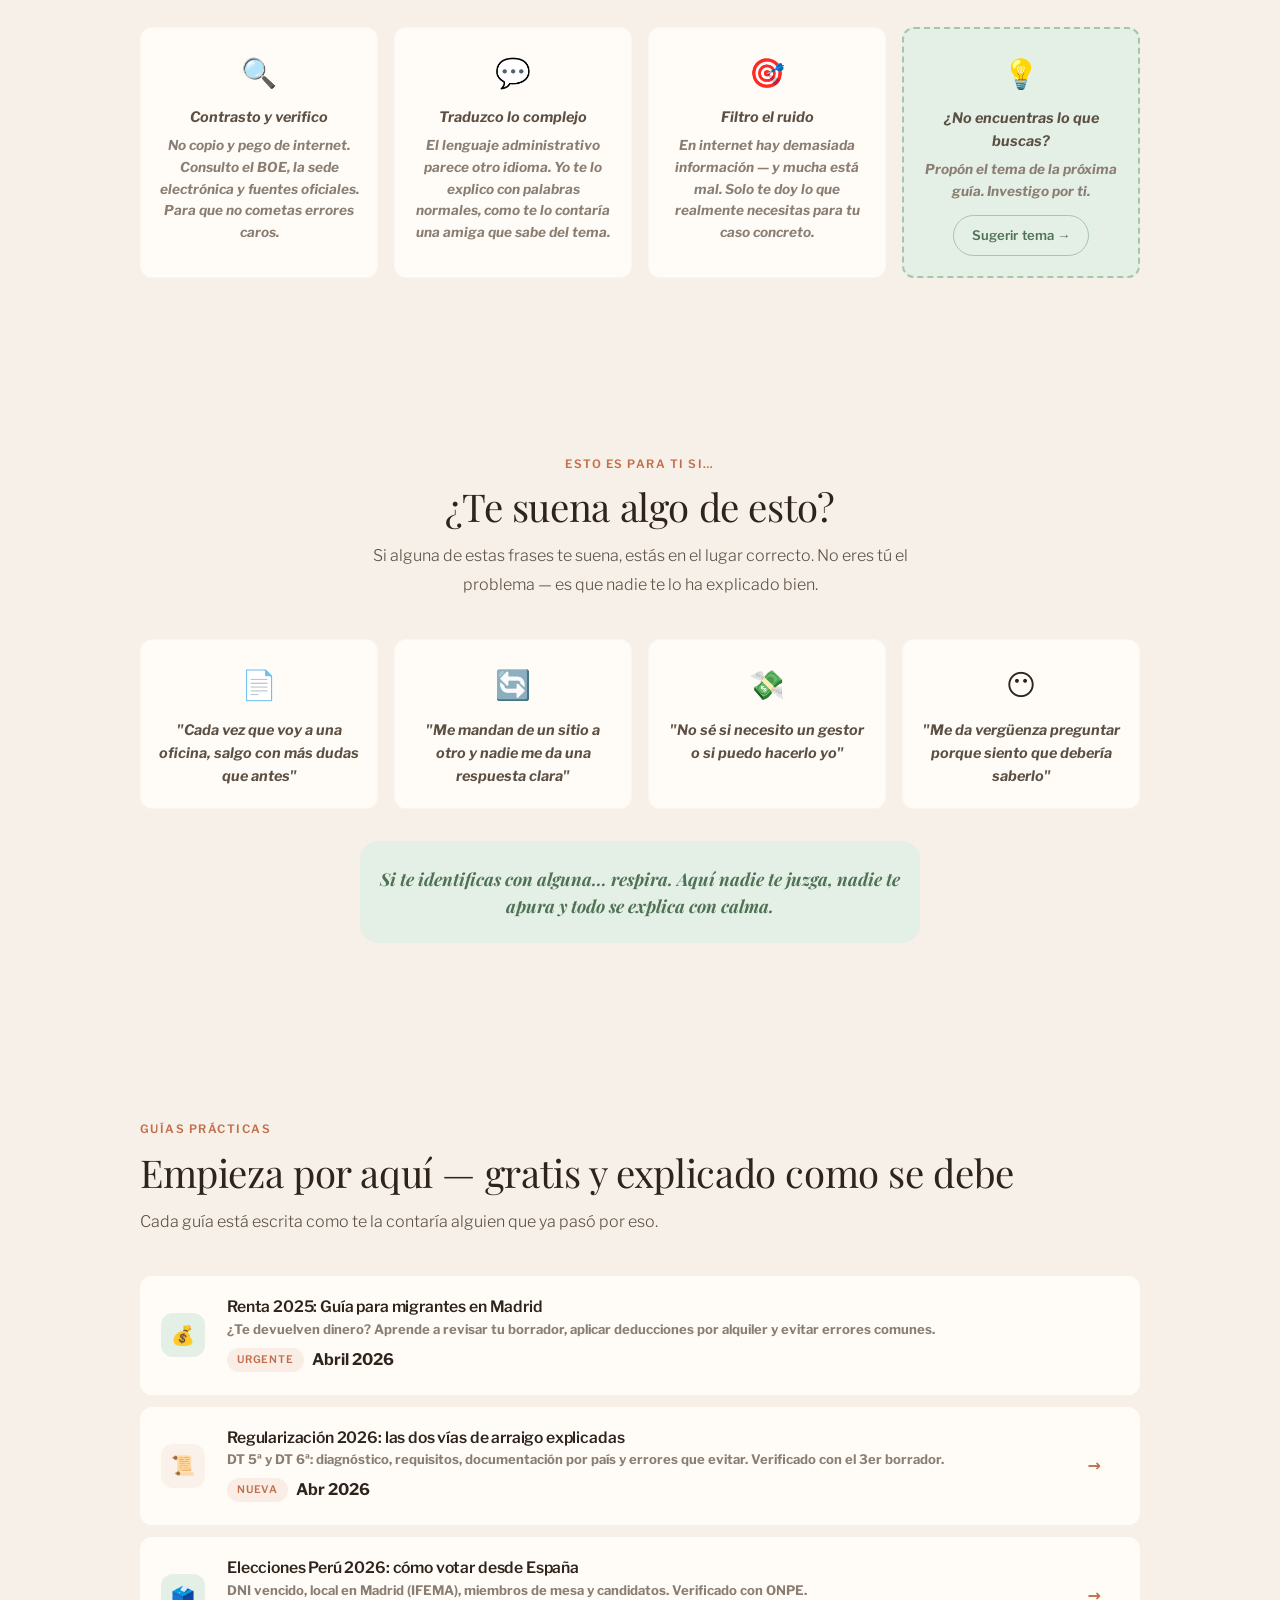
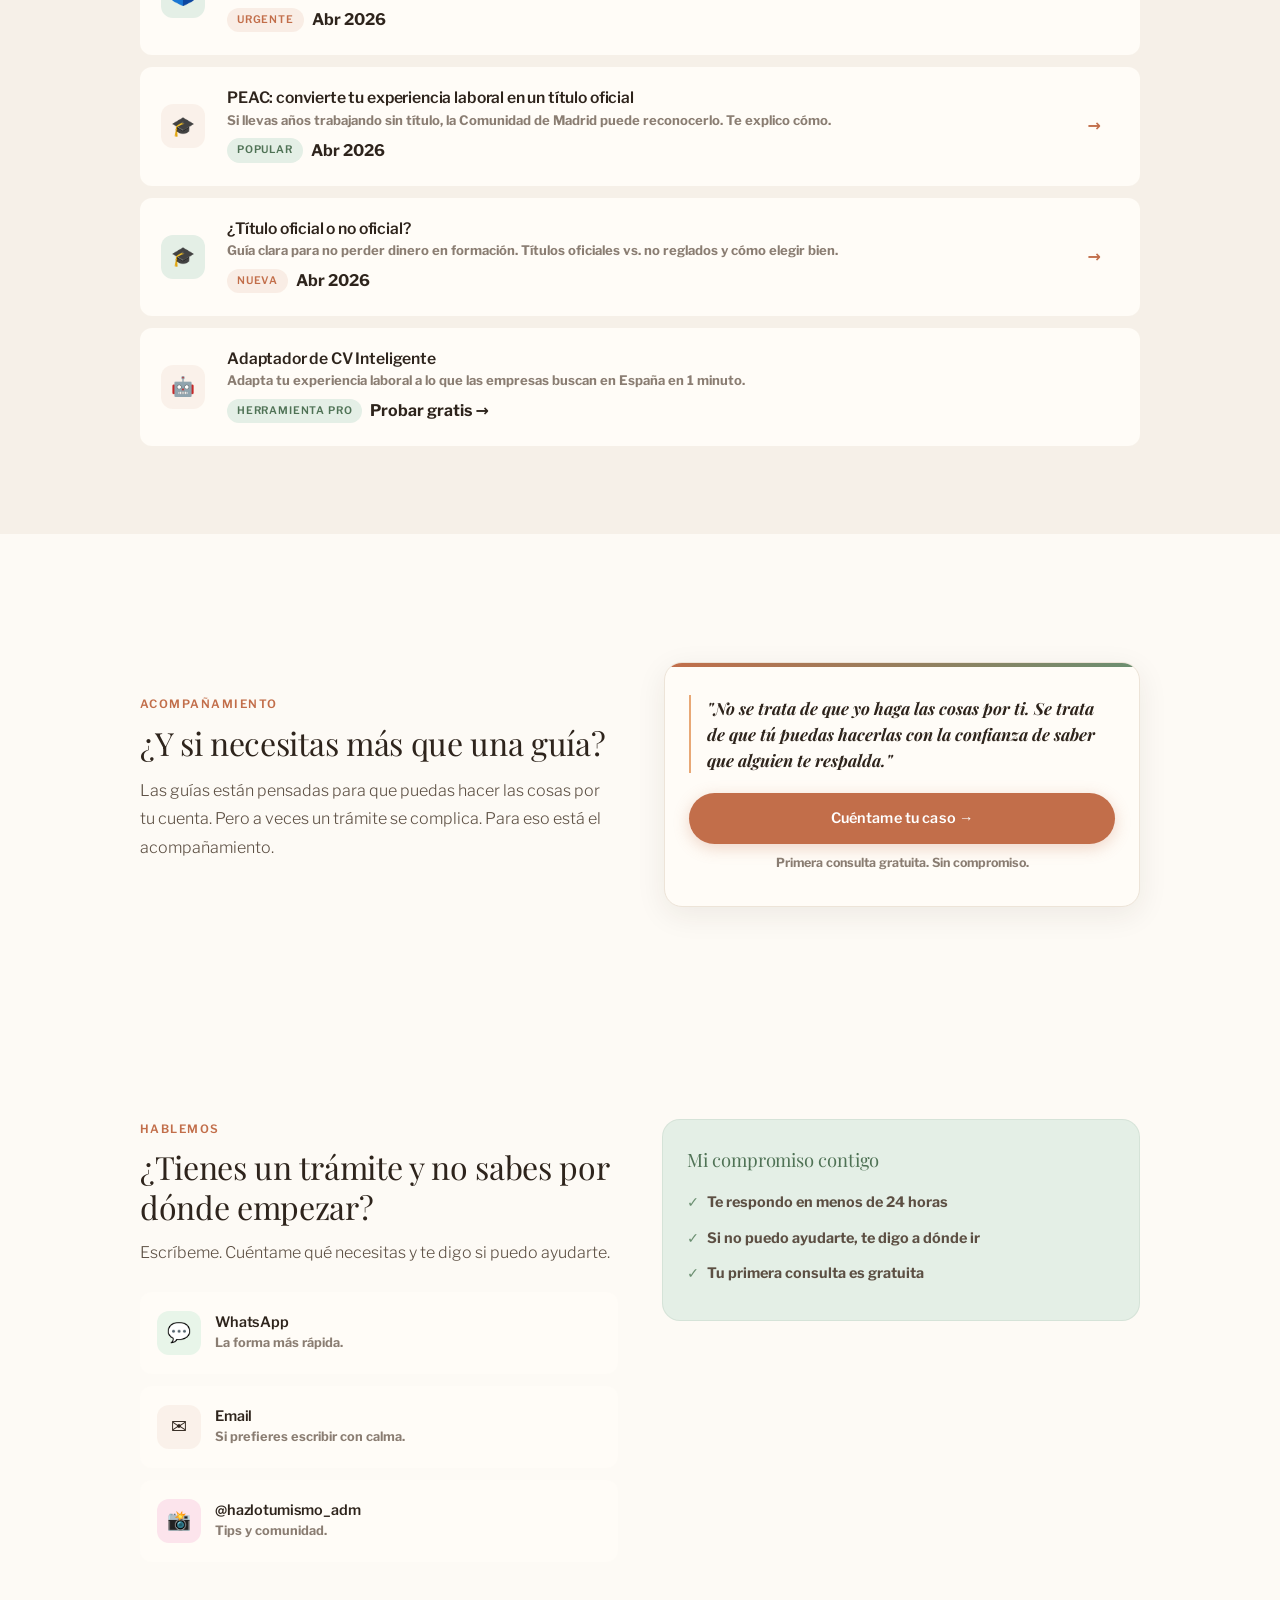
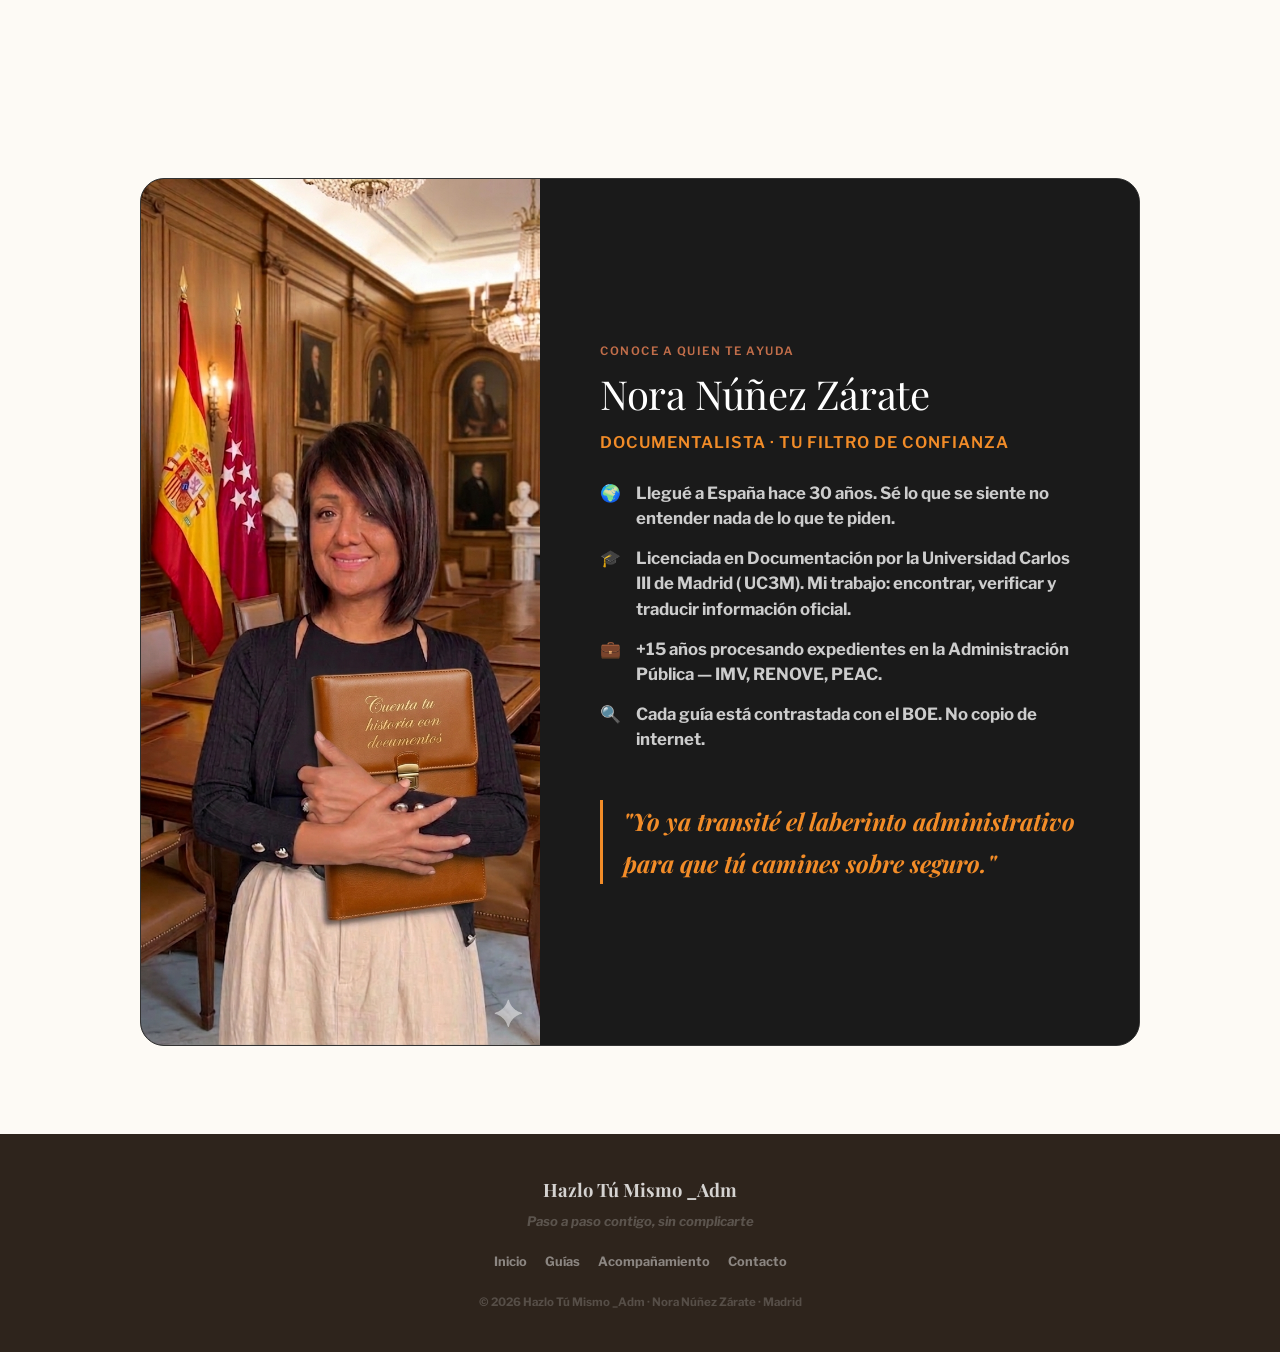
==== commit 3208c94a: "Update index.html" ====
--- a/index.html
+++ b/index.html
@@ -225,16 +225,17 @@
   </div>
   <span class="guide__arrow">→</span>
 </a>
-   <a href=href="guias/adaptador-cv.html">
-   <div class="guia-card">
-    <div class="guia-card__content">
-        <span class="tag">Herramienta Gratuita</span>
-        <h3>Adaptador de CV Inteligente</h3>
-        <p>Adapta tu experiencia laboral a lo que las empresas en España buscan en menos de 1 minuto.</p>
-        <a href="guias/adaptador-cv.html" class="cta-link">Usar herramienta gratuita →</a>
-    </div>
-</div>
-     </a>
+   <a href="guias/adaptador-cv.html" class="guide sr" role="listitem">
+  <div class="guide__icon">🤖</div>
+  <div class="guide__content">
+    <h3>Adaptador de CV Inteligente</h3>
+    <p>Adapta tu experiencia laboral a lo que las empresas buscan en España en 1 minuto.</p>
+    <div class="guide__meta">
+      <span class="guide__badge guide__badge--pop">Herramienta Pro</span>
+      <span>Probar gratis →</span>
+    </div>
+  </div>
+</a>
       </div>
     </div>
   </section>
@@ -307,7 +308,6 @@
           
           <blockquote class="about-card__motto">
             "Yo ya transité el laberinto administrativo para que tú camines sobre seguro."
-          </blockquote>
           </blockquote>
         </div>
       </div>
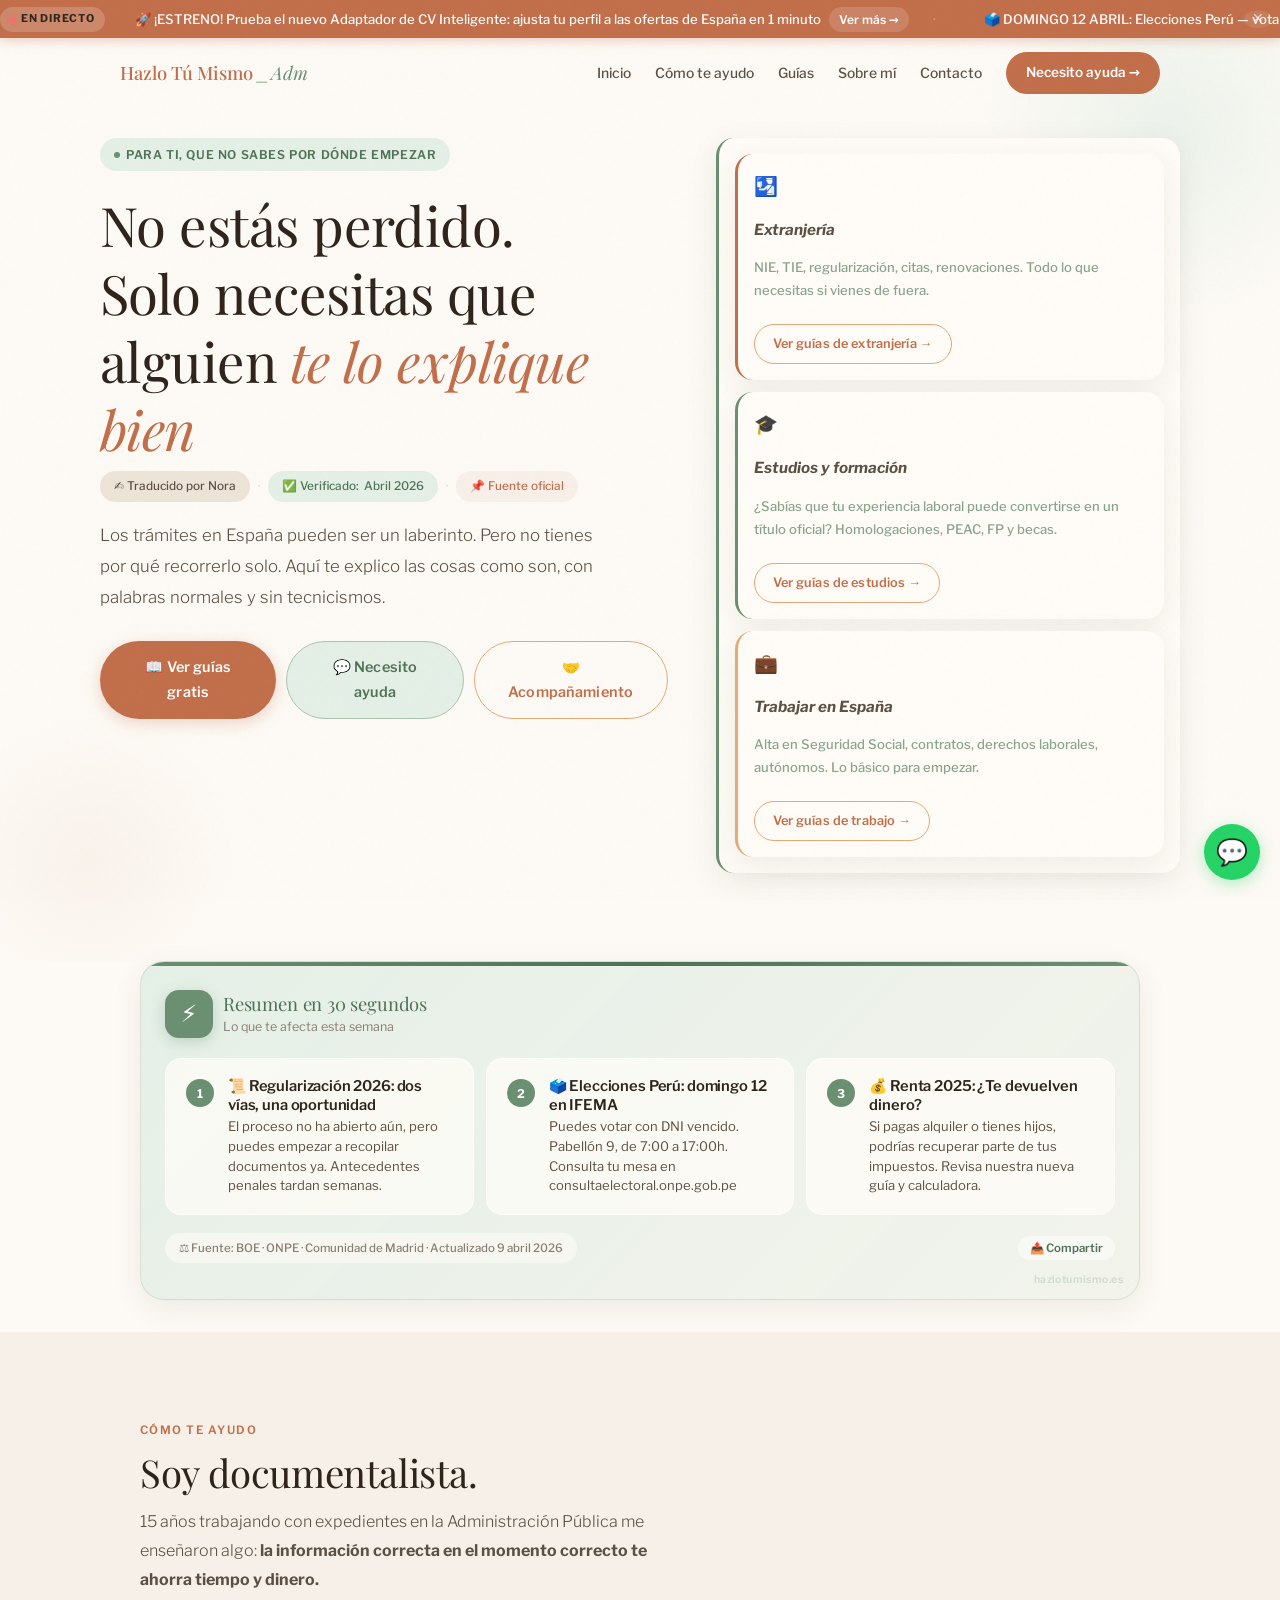
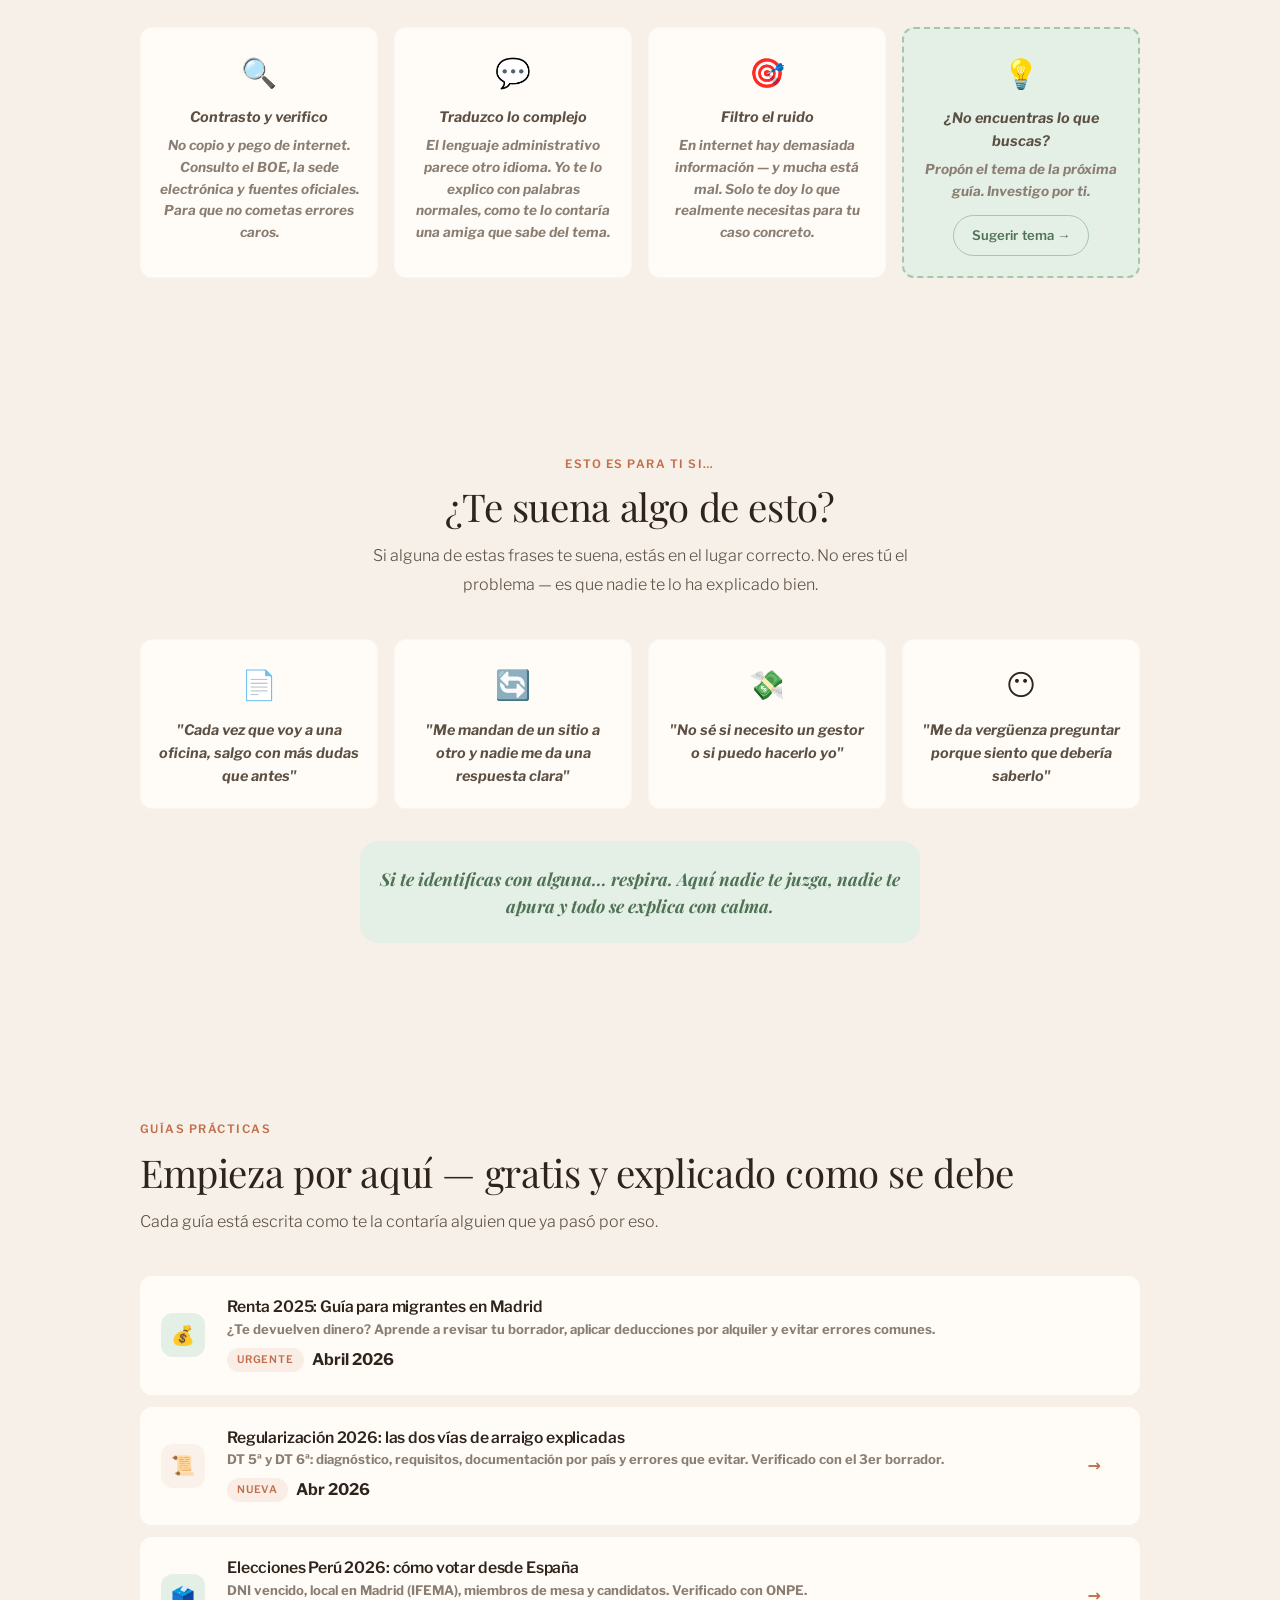
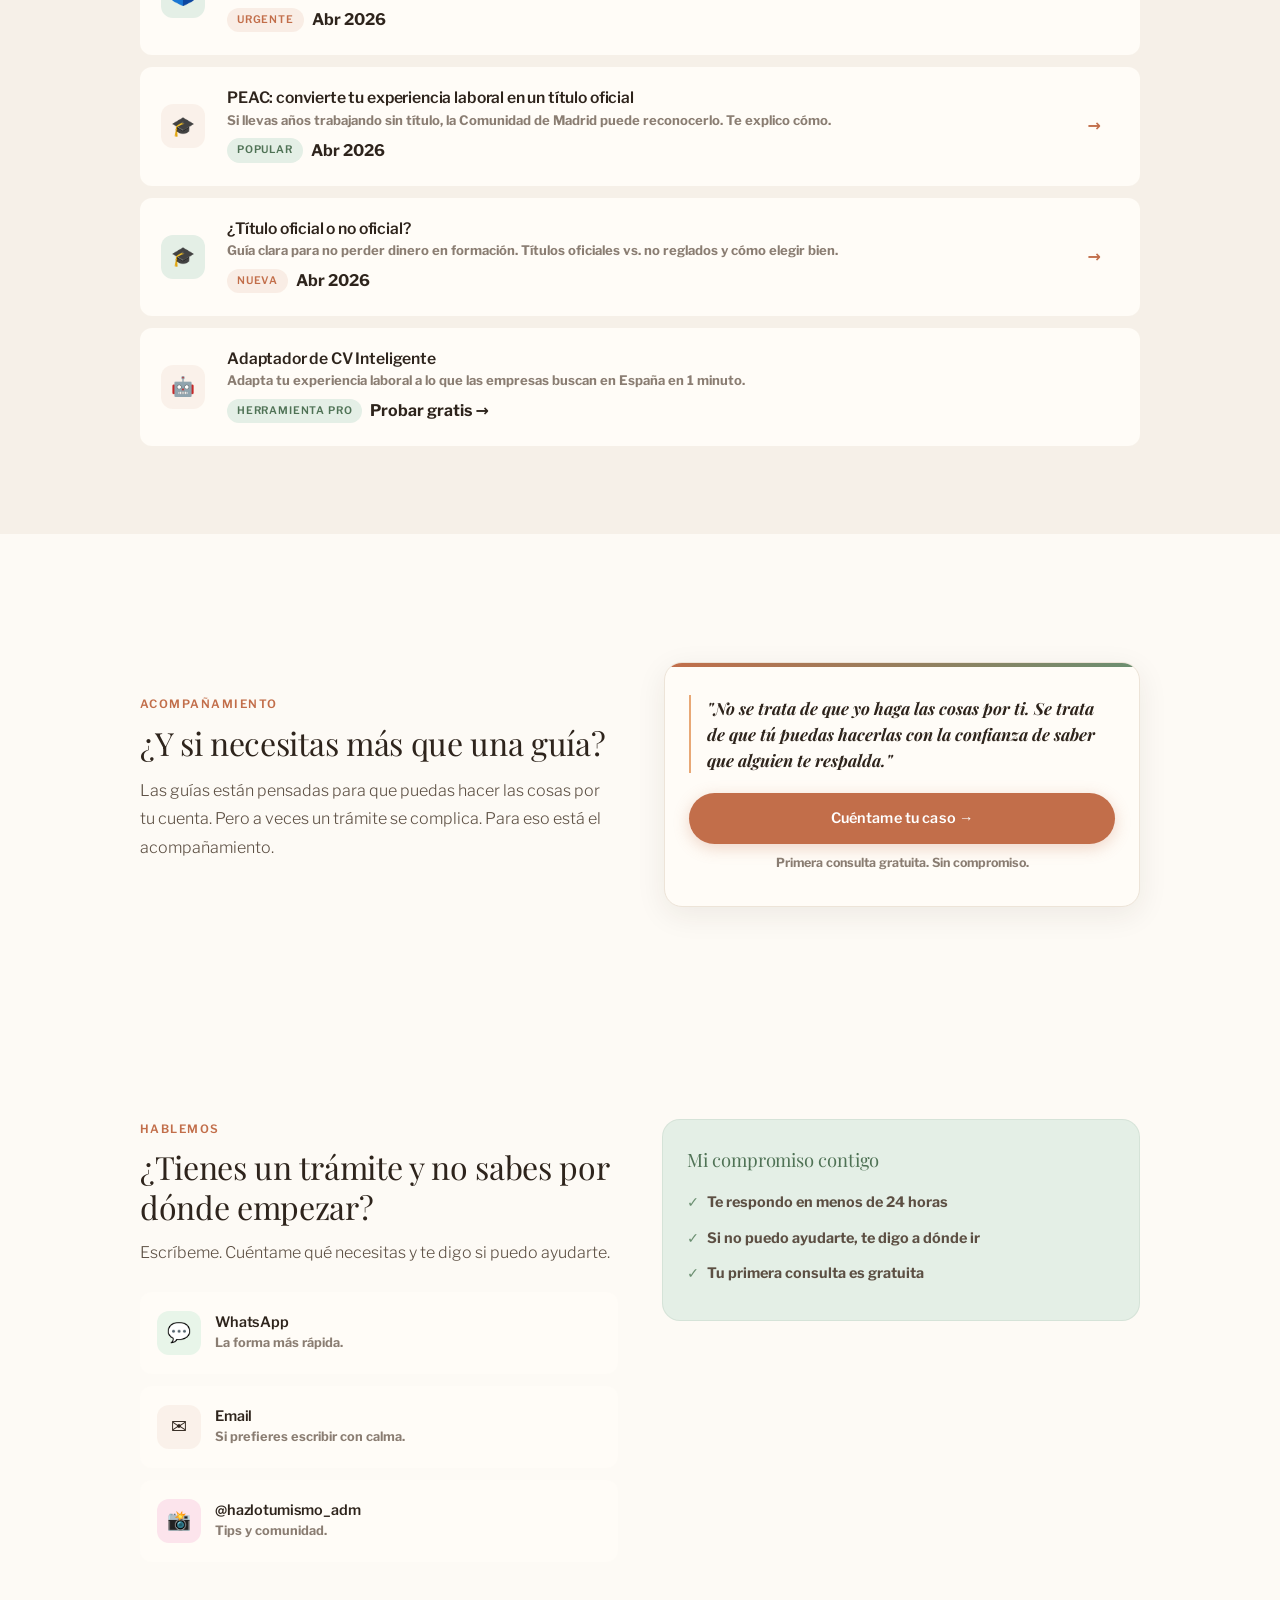
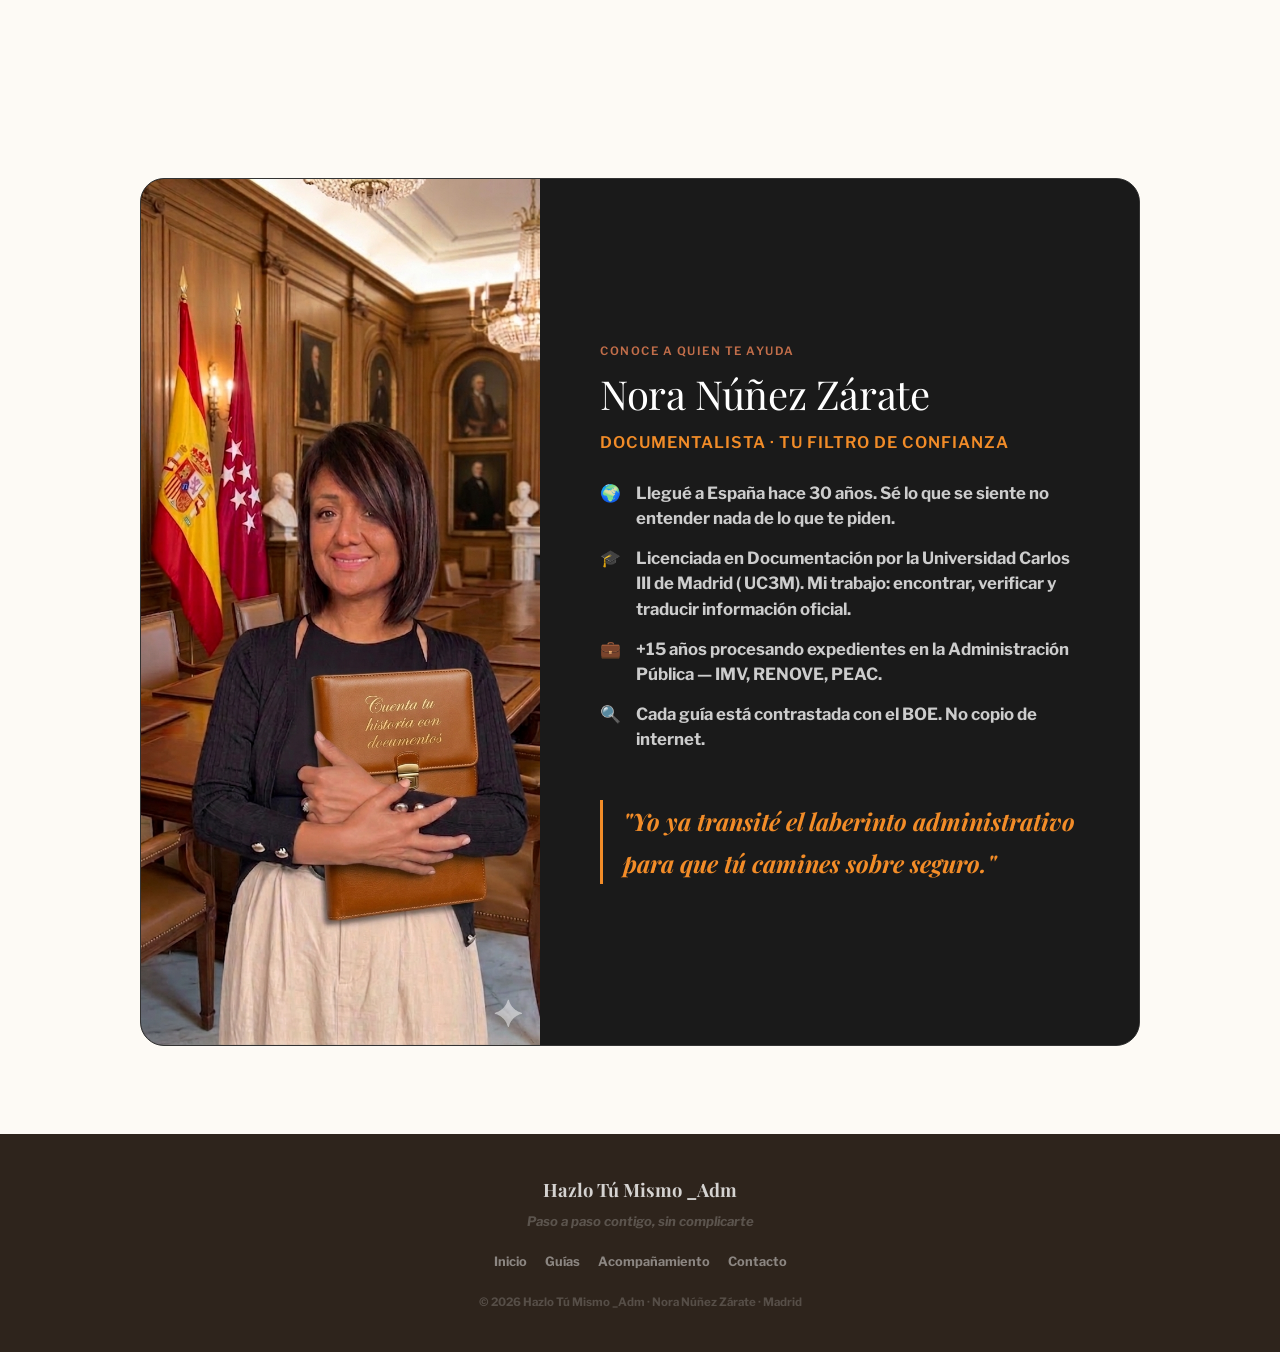
==== commit effa47c7: "Update index.html" ====
--- a/index.html
+++ b/index.html
@@ -356,6 +356,7 @@
   // Añade, quita o edita noticias aquí. Se renderizan solas.
   // Si el array está vacío, el ticker se oculta automáticamente.
 ticker: [
+{ texto: "🚀 ¡ESTRENO! Prueba el nuevo Adaptador de CV Inteligente: ajusta tu perfil a las ofertas de España en 1 minuto", enlace: "guias/adaptador-cv.html" },
     { texto: "🗳️ DOMINGO 12 ABRIL: Elecciones Perú — vota en IFEMA Madrid, Pabellón 9, de 7:00 a 17:00h", enlace: "guias/elecciones-peru-2026.html" },
     { texto: "🚀 Renta 2025: Guía completa para migrantes en Madrid y Calculadora de deducciones", enlace: "guias/guia_renta_2025.html" },
     { texto: "📜 Nueva guía: Regularización 2026 — las dos vías de arraigo explicadas", enlace: "guias/regularizacion-2026.html" },
